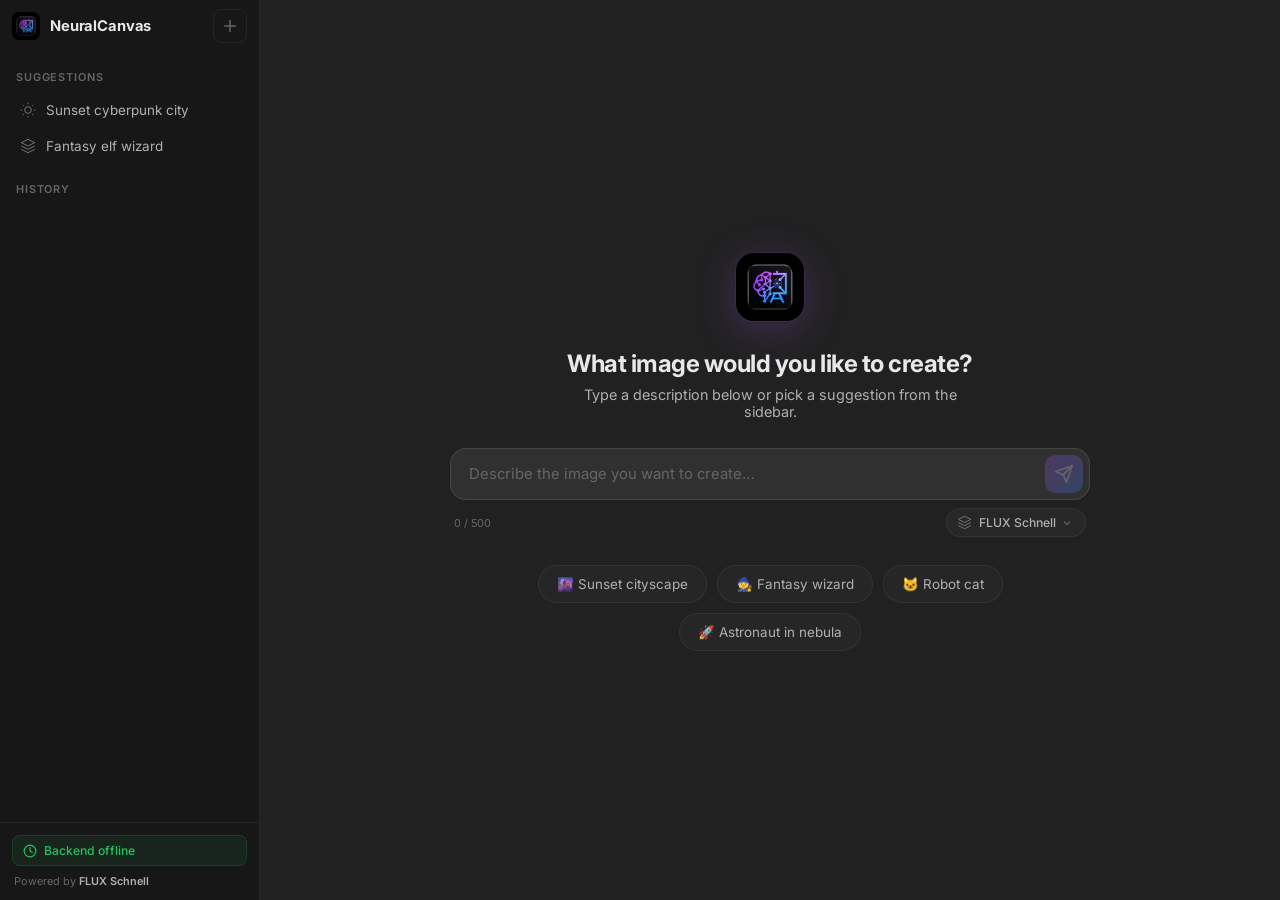
==== frontend/index.html @ 3fafffff "layout change" ====
<!DOCTYPE html>
<html lang="en">
<head>
  <meta charset="UTF-8" />
  <meta name="viewport" content="width=device-width, initial-scale=1.0" />
  <meta name="description" content="NeuralCanvas — AI Image Generator. Create stunning images from text prompts using multiple AI models." />
  <title>NeuralCanvas — AI Image Generator</title>
  <link rel="icon" type="image/jpeg" href="logo.jpg" />
  <link rel="preconnect" href="https://fonts.googleapis.com" />
  <link rel="preconnect" href="https://fonts.gstatic.com" crossorigin />
  <link href="https://fonts.googleapis.com/css2?family=Inter:wght@400;500;600;700;800&display=swap" rel="stylesheet" />
  <link rel="stylesheet" href="style.css" />
</head>
<body>

  <!-- ─── SIDEBAR ─────────────────────────────────────────── -->
  <aside class="sidebar" id="sidebar">
    <div class="sidebar-header">
      <div class="sidebar-logo">
        <img src="logo.jpg" alt="NeuralCanvas" class="logo-img" />
        <span>NeuralCanvas</span>
      </div>
      <button class="new-chat-btn" id="new-chat-btn" title="New chat">
        <svg viewBox="0 0 24 24" fill="none" stroke="currentColor" stroke-width="2" stroke-linecap="round" stroke-linejoin="round" width="18" height="18"><line x1="12" y1="5" x2="12" y2="19"/><line x1="5" y1="12" x2="19" y2="12"/></svg>
      </button>
    </div>

    <div class="sidebar-section-label">Suggestions</div>
    <button class="sidebar-item preset" id="preset-1" data-prompt="A vibrant sunset over a futuristic cyberpunk city skyline with neon lights reflecting on wet streets">
      <svg viewBox="0 0 24 24" fill="none" stroke="currentColor" stroke-width="1.5" width="16" height="16"><circle cx="12" cy="12" r="5"/><path d="M12 1v2M12 21v2M4.22 4.22l1.42 1.42M18.36 18.36l1.42 1.42M1 12h2M21 12h2M4.22 19.78l1.42-1.42M18.36 5.64l1.42-1.42"/></svg>
      <span>Sunset cyberpunk city</span>
    </button>
    <button class="sidebar-item preset" id="preset-2" data-prompt="A detailed portrait of an elf wizard in a dark enchanted forest, holding a glowing magical staff, cinematic lighting">
      <svg viewBox="0 0 24 24" fill="none" stroke="currentColor" stroke-width="1.5" width="16" height="16"><path d="M12 2L2 7l10 5 10-5-10-5zM2 17l10 5 10-5M2 12l10 5 10-5"/></svg>
      <span>Fantasy elf wizard</span>
    </button>

    <div class="sidebar-section-label">History</div>
    <div class="sidebar-history" id="sidebar-history">
      <!-- Dynamically populated from localStorage -->
    </div>

    <div class="sidebar-footer">
      <div class="credits-badge" id="credits-badge">
        <svg viewBox="0 0 24 24" fill="none" stroke="currentColor" stroke-width="2" stroke-linecap="round" stroke-linejoin="round" width="14" height="14"><circle cx="12" cy="12" r="10"/><polyline points="12 6 12 12 16 14"/></svg>
        <span id="credits-remaining">Loading…</span>
      </div>
      <div class="sidebar-meta">Powered by <strong>FLUX Schnell</strong></div>
    </div>
  </aside>

  <!-- ─── MAIN CHAT AREA ──────────────────────────────────── -->
  <main class="chat-main" id="chat-main">

    <!-- Mobile topbar -->
    <div class="topbar">
      <button class="topbar-menu" id="toggle-sidebar">
        <svg viewBox="0 0 24 24" fill="none" stroke="currentColor" stroke-width="2" width="22" height="22"><line x1="3" y1="6" x2="21" y2="6"/><line x1="3" y1="12" x2="21" y2="12"/><line x1="3" y1="18" x2="21" y2="18"/></svg>
      </button>
      <span class="topbar-title">NeuralCanvas</span>
    </div>

    <!-- Chat messages scroll area -->
    <div class="chat-scroll" id="chat-scroll">
      <div class="chat-messages" id="chat-messages">
        <!-- Welcome message + centered input -->
        <div class="welcome-screen" id="welcome-screen">
          <div class="welcome-icon">
            <img src="logo.jpg" alt="NeuralCanvas" class="welcome-logo-img" />
          </div>
          <h2>What image would you like to create?</h2>
          <p class="welcome-sub">Type a description below or pick a suggestion from the sidebar.</p>

          <!-- Centered input (shown on welcome screen) -->
          <div class="welcome-input-area" id="welcome-input-area">
            <div class="input-bar-inner">
              <textarea id="prompt-input" rows="1" placeholder="Describe the image you want to create…" maxlength="500"></textarea>
              <button id="send-btn" class="send-btn" title="Generate image" disabled>
                <svg viewBox="0 0 24 24" fill="none" width="20" height="20"><path d="M22 2L11 13" stroke="currentColor" stroke-width="2" stroke-linecap="round" stroke-linejoin="round"/><path d="M22 2L15 22L11 13L2 9L22 2Z" stroke="currentColor" stroke-width="2" stroke-linecap="round" stroke-linejoin="round"/></svg>
              </button>
            </div>
            <div class="input-toolbar">
              <span class="char-count" id="char-count">0 / 500</span>
              <div class="toolbar-right">
                <button class="model-picker-btn" id="model-picker-btn" type="button">
                  <svg viewBox="0 0 24 24" fill="none" stroke="currentColor" stroke-width="1.5" width="15" height="15"><path d="M12 2L2 7l10 5 10-5-10-5z"/><path d="M2 17l10 5 10-5"/><path d="M2 12l10 5 10-5"/></svg>
                  <span id="model-picker-label">FLUX Schnell</span>
                  <svg class="chevron" viewBox="0 0 24 24" fill="none" stroke="currentColor" stroke-width="2.5" width="12" height="12"><polyline points="6 9 12 15 18 9"/></svg>
                </button>
              </div>
            </div>
          </div>

          <div class="welcome-chips">
            <button class="chip" data-prompt="A vibrant sunset over a futuristic cyberpunk city skyline with neon lights">🌆 Sunset cityscape</button>
            <button class="chip" data-prompt="A detailed portrait of an elf wizard in a dark enchanted forest, cinematic lighting">🧙 Fantasy wizard</button>
            <button class="chip" data-prompt="A cute robot cat sitting on a windowsill looking at rain, studio ghibli style">🐱 Robot cat</button>
            <button class="chip" data-prompt="An astronaut floating in a nebula made of flowers, surreal art">🚀 Astronaut in nebula</button>
          </div>
        </div>
      </div>
    </div>

    <!-- Fixed bottom input bar (shown when chat is active) -->
    <div class="input-bar hidden" id="input-bar-bottom">
      <div class="input-bar-inner">
        <textarea id="prompt-input-bottom" rows="1" placeholder="Describe the image you want to create…" maxlength="500"></textarea>
        <button id="send-btn-bottom" class="send-btn" title="Generate image" disabled>
          <svg viewBox="0 0 24 24" fill="none" width="20" height="20"><path d="M22 2L11 13" stroke="currentColor" stroke-width="2" stroke-linecap="round" stroke-linejoin="round"/><path d="M22 2L15 22L11 13L2 9L22 2Z" stroke="currentColor" stroke-width="2" stroke-linecap="round" stroke-linejoin="round"/></svg>
        </button>
      </div>
      <div class="input-toolbar">
        <span class="char-count" id="char-count-bottom">0 / 500</span>
        <div class="toolbar-right">
          <button class="model-picker-btn" id="model-picker-btn-bottom" type="button">
            <svg viewBox="0 0 24 24" fill="none" stroke="currentColor" stroke-width="1.5" width="15" height="15"><path d="M12 2L2 7l10 5 10-5-10-5z"/><path d="M2 17l10 5 10-5"/><path d="M2 12l10 5 10-5"/></svg>
            <span id="model-picker-label-bottom">FLUX Schnell</span>
            <svg class="chevron" viewBox="0 0 24 24" fill="none" stroke="currentColor" stroke-width="2.5" width="12" height="12"><polyline points="6 9 12 15 18 9"/></svg>
          </button>
        </div>
      </div>
    </div>

  </main>

  <!-- ─── MODEL PICKER MODAL ──────────────────────────────── -->
  <div class="model-modal-overlay hidden" id="model-modal-overlay">
    <div class="model-modal" id="model-modal">
      <div class="model-modal-header">
        <h3>Choose a Model</h3>
        <button class="model-modal-close" id="model-modal-close">
          <svg viewBox="0 0 24 24" fill="none" stroke="currentColor" stroke-width="2" width="18" height="18"><line x1="18" y1="6" x2="6" y2="18"/><line x1="6" y1="6" x2="18" y2="18"/></svg>
        </button>
      </div>
      <div class="model-modal-grid">
        <button class="model-card active" data-model="flux-schnell">
          <div class="model-card-icon">⚡</div>
          <div class="model-card-info">
            <div class="model-card-name">FLUX Schnell</div>
            <div class="model-card-desc">Fast generation, good quality. Best for quick iterations.</div>
          </div>
          <span class="model-card-badge speed">Fast</span>
          <div class="model-card-check">
            <svg viewBox="0 0 24 24" fill="none" stroke="currentColor" stroke-width="3" width="16" height="16"><polyline points="20 6 9 17 4 12"/></svg>
          </div>
        </button>
        <button class="model-card" data-model="flux-dev">
          <div class="model-card-icon">✨</div>
          <div class="model-card-info">
            <div class="model-card-name">FLUX Dev</div>
            <div class="model-card-desc">Higher quality output. Takes longer but produces stunning detail.</div>
          </div>
          <span class="model-card-badge quality">Quality</span>
          <div class="model-card-check">
            <svg viewBox="0 0 24 24" fill="none" stroke="currentColor" stroke-width="3" width="16" height="16"><polyline points="20 6 9 17 4 12"/></svg>
          </div>
        </button>
        <button class="model-card" data-model="sd3.5">
          <div class="model-card-icon">🎨</div>
          <div class="model-card-info">
            <div class="model-card-name">Stable Diffusion 3.5</div>
            <div class="model-card-desc">Latest SD model with excellent prompt following and composition.</div>
          </div>
          <span class="model-card-badge quality">Quality</span>
          <div class="model-card-check">
            <svg viewBox="0 0 24 24" fill="none" stroke="currentColor" stroke-width="3" width="16" height="16"><polyline points="20 6 9 17 4 12"/></svg>
          </div>
        </button>
        <button class="model-card" data-model="sdxl">
          <div class="model-card-icon">🖼️</div>
          <div class="model-card-info">
            <div class="model-card-name">Stable Diffusion XL</div>
            <div class="model-card-desc">Reliable and versatile. Great all-around image generation.</div>
          </div>
          <span class="model-card-badge speed">Balanced</span>
          <div class="model-card-check">
            <svg viewBox="0 0 24 24" fill="none" stroke="currentColor" stroke-width="3" width="16" height="16"><polyline points="20 6 9 17 4 12"/></svg>
          </div>
        </button>
      </div>
    </div>
  </div>

  <script src="script.js"></script>
</body>
</html>
---- frontend/style.css ----
/* ============================================================
   DESIGN TOKENS
   ============================================================ */
:root {
  /* Surfaces — ChatGPT-style dark palette */
  --bg-sidebar: #171717;
  --bg-main: #212121;
  --bg-input: #303030;
  --bg-user-msg: #2f2f2f;
  --bg-hover: rgba(255, 255, 255, 0.06);

  /* Borders */
  --border-subtle: rgba(255, 255, 255, 0.06);
  --border-input: rgba(255, 255, 255, 0.1);

  /* Text */
  --text-primary: #e8e8e8;
  --text-secondary: #b0b0b0;
  --text-muted: #666;

  /* Accent */
  --accent: #a855f7;
  --accent-2: #3b82f6;
  --accent-gradient: linear-gradient(135deg, #a855f7, #3b82f6);

  /* Status */
  --status-error: #ef4444;
  --status-success: #22c55e;
  --status-warning: #f59e0b;

  /* Sizing */
  --sidebar-w: 260px;
  --chat-max-w: 768px;
  --radius: 12px;
  --radius-sm: 8px;
  --radius-full: 9999px;

  /* Transitions */
  --ease: cubic-bezier(0.4, 0, 0.2, 1);
  --t-fast: 0.15s var(--ease);
  --t-smooth: 0.3s var(--ease);

  /* Font */
  --font: 'Inter', -apple-system, BlinkMacSystemFont, 'Segoe UI', sans-serif;
}

/* ============================================================
   RESET & BASE
   ============================================================ */
*, *::before, *::after {
  margin: 0;
  padding: 0;
  box-sizing: border-box;
}

html, body {
  height: 100%;
  font-size: 16px;
}

body {
  font-family: var(--font);
  background: var(--bg-main);
  color: var(--text-primary);
  display: flex;
  overflow: hidden;
  -webkit-font-smoothing: antialiased;
  -moz-osx-font-smoothing: grayscale;
}

/* ============================================================
   SIDEBAR
   ============================================================ */
.sidebar {
  width: var(--sidebar-w);
  height: 100%;
  background: var(--bg-sidebar);
  display: flex;
  flex-direction: column;
  border-right: 1px solid var(--border-subtle);
  flex-shrink: 0;
  transition: transform var(--t-smooth);
  z-index: 100;
  overflow: hidden;
}

/* ── Sidebar Header ────────────────────────────────────── */
.sidebar-header {
  display: flex;
  align-items: center;
  justify-content: space-between;
  padding: 12px 12px;
  height: 52px;
  flex-shrink: 0;
}

.sidebar-logo {
  display: flex;
  align-items: center;
  gap: 10px;
  font-weight: 700;
  font-size: 0.92rem;
  color: var(--text-primary);
  letter-spacing: -0.01em;
}

.logo-img {
  width: 28px;
  height: 28px;
  border-radius: 7px;
  object-fit: cover;
  flex-shrink: 0;
}

.new-chat-btn {
  width: 34px;
  height: 34px;
  border-radius: var(--radius-sm);
  border: 1px solid var(--border-subtle);
  background: transparent;
  color: var(--text-muted);
  cursor: pointer;
  display: grid;
  place-items: center;
  transition: all var(--t-fast);
  flex-shrink: 0;
}

.new-chat-btn:hover {
  background: var(--bg-hover);
  color: var(--text-primary);
  border-color: rgba(255,255,255,0.12);
}

/* ── Sidebar Sections ──────────────────────────────────── */
.sidebar-section-label {
  padding: 18px 16px 8px;
  font-size: 0.68rem;
  font-weight: 600;
  text-transform: uppercase;
  letter-spacing: 0.08em;
  color: var(--text-muted);
  flex-shrink: 0;
}

.sidebar-item {
  display: flex;
  align-items: center;
  gap: 10px;
  padding: 9px 12px;
  margin: 1px 8px;
  font-size: 0.84rem;
  color: var(--text-secondary);
  cursor: pointer;
  border: none;
  background: transparent;
  text-align: left;
  border-radius: var(--radius-sm);
  transition: all var(--t-fast);
  font-family: var(--font);
  flex-shrink: 0;
  width: calc(100% - 16px);
}

.sidebar-item svg {
  flex-shrink: 0;
  opacity: 0.6;
}

.sidebar-item:hover {
  background: var(--bg-hover);
  color: var(--text-primary);
}

.sidebar-item:hover svg {
  opacity: 1;
}

.sidebar-item span {
  overflow: hidden;
  text-overflow: ellipsis;
  white-space: nowrap;
}

/* History items */
.sidebar-item.history-item {
  align-items: flex-start;
}

.history-text {
  display: flex;
  flex-direction: column;
  gap: 1px;
  min-width: 0;
  flex: 1;
}

.history-prompt {
  overflow: hidden;
  text-overflow: ellipsis;
  white-space: nowrap;
  font-size: 0.82rem;
}

.history-time {
  font-size: 0.65rem;
  color: var(--text-muted);
}

/* ── Sidebar History (scrollable) ──────────────────────── */
.sidebar-history {
  flex: 1;
  overflow-y: auto;
  padding: 2px 0;
  min-height: 0; /* crucial for flex overflow scroll */
}

.sidebar-history::-webkit-scrollbar { width: 3px; }
.sidebar-history::-webkit-scrollbar-track { background: transparent; }
.sidebar-history::-webkit-scrollbar-thumb { background: rgba(255,255,255,0.08); border-radius: 3px; }

/* ── Sidebar Footer ────────────────────────────────────── */
.sidebar-footer {
  padding: 12px;
  border-top: 1px solid var(--border-subtle);
  flex-shrink: 0;
}

.credits-badge {
  display: flex;
  align-items: center;
  gap: 7px;
  padding: 7px 10px;
  border-radius: var(--radius-sm);
  background: rgba(34, 197, 94, 0.08);
  border: 1px solid rgba(34, 197, 94, 0.15);
  font-size: 0.76rem;
  font-weight: 500;
  color: var(--status-success);
  margin-bottom: 8px;
  transition: all var(--t-fast);
}

.credits-badge svg {
  flex-shrink: 0;
  stroke: currentColor;
}

.credits-badge.low {
  color: var(--status-warning);
  background: rgba(245, 158, 11, 0.08);
  border-color: rgba(245, 158, 11, 0.15);
}

.credits-badge.depleted {
  color: var(--status-error);
  background: rgba(239, 68, 68, 0.08);
  border-color: rgba(239, 68, 68, 0.15);
}

.sidebar-meta {
  font-size: 0.68rem;
  color: var(--text-muted);
  padding-left: 2px;
}

.sidebar-meta strong {
  color: var(--text-secondary);
  font-weight: 600;
}

/* ============================================================
   MAIN CHAT AREA
   ============================================================ */
.chat-main {
  flex: 1;
  display: flex;
  flex-direction: column;
  min-width: 0;
  height: 100%;
  position: relative;
}

/* ── Mobile Top Bar ────────────────────────────────────── */
.topbar {
  display: none;
  align-items: center;
  gap: 12px;
  padding: 10px 16px;
  height: 48px;
  border-bottom: 1px solid var(--border-subtle);
  background: var(--bg-main);
  flex-shrink: 0;
}

.topbar-menu {
  background: none;
  border: none;
  color: var(--text-secondary);
  cursor: pointer;
  display: grid;
  place-items: center;
}

.topbar-title {
  font-weight: 600;
  font-size: 0.92rem;
}

/* ============================================================
   CHAT SCROLL AREA
   ============================================================ */
.chat-scroll {
  flex: 1;
  overflow-y: auto;
  min-height: 0; /* crucial for flex overflow */
}

.chat-scroll::-webkit-scrollbar { width: 6px; }
.chat-scroll::-webkit-scrollbar-track { background: transparent; }
.chat-scroll::-webkit-scrollbar-thumb { background: rgba(255,255,255,0.06); border-radius: 6px; }
.chat-scroll::-webkit-scrollbar-thumb:hover { background: rgba(255,255,255,0.12); }

.chat-messages {
  max-width: var(--chat-max-w);
  margin: 0 auto;
  padding: 24px 32px 20px;
}

/* ============================================================
   WELCOME SCREEN — Centered layout
   ============================================================ */
.welcome-screen {
  display: flex;
  flex-direction: column;
  align-items: center;
  justify-content: center;
  min-height: calc(100vh - 60px);
  text-align: center;
  animation: fadeIn 0.6s ease;
  padding: 40px 16px 24px;
}

.welcome-icon {
  margin-bottom: 24px;
  animation: float 4s ease-in-out infinite;
}

.welcome-logo-img {
  width: 68px;
  height: 68px;
  border-radius: 18px;
  object-fit: cover;
  box-shadow: 0 8px 40px rgba(168, 85, 247, 0.25),
              0 0 0 1px rgba(168, 85, 247, 0.1);
}

@keyframes float {
  0%, 100% { transform: translateY(0); }
  50%      { transform: translateY(-8px); }
}

.welcome-screen h2 {
  font-size: 1.5rem;
  font-weight: 700;
  color: var(--text-primary);
  margin-bottom: 8px;
  letter-spacing: -0.02em;
}

.welcome-sub {
  font-size: 0.9rem;
  color: var(--text-secondary);
  margin-bottom: 28px;
  max-width: 420px;
}

/* ── Centered Input Area (inside welcome) ─────────────── */
.welcome-input-area {
  width: 100%;
  max-width: 640px;
  margin-bottom: 28px;
}

.welcome-chips {
  display: flex;
  flex-wrap: wrap;
  gap: 10px;
  justify-content: center;
  max-width: 540px;
}

.chip {
  padding: 10px 18px;
  border-radius: var(--radius-full);
  border: 1px solid var(--border-subtle);
  background: rgba(255,255,255,0.025);
  color: var(--text-secondary);
  font-size: 0.84rem;
  font-family: var(--font);
  cursor: pointer;
  transition: all var(--t-fast);
  white-space: nowrap;
}

.chip:hover {
  background: rgba(255,255,255,0.07);
  border-color: rgba(168, 85, 247, 0.35);
  color: var(--text-primary);
  transform: translateY(-2px);
  box-shadow: 0 4px 12px rgba(0,0,0,0.2);
}

/* ============================================================
   CHAT MESSAGES
   ============================================================ */
.message {
  display: flex;
  gap: 14px;
  padding: 20px 0;
  animation: msgIn 0.35s ease;
}

.message + .message {
  border-top: 1px solid rgba(255,255,255,0.04);
}

@keyframes msgIn {
  from { opacity: 0; transform: translateY(10px); }
  to   { opacity: 1; transform: translateY(0); }
}

/* ── Avatars ───────────────────────────────────────────── */
.msg-avatar {
  width: 30px;
  height: 30px;
  border-radius: var(--radius-sm);
  display: grid;
  place-items: center;
  flex-shrink: 0;
  font-size: 0.75rem;
  font-weight: 700;
  margin-top: 2px;
}

.msg-avatar.user {
  background: var(--accent-gradient);
  color: #fff;
}

.msg-avatar.ai {
  background: transparent;
  overflow: hidden;
  padding: 0;
}

.avatar-logo {
  width: 100%;
  height: 100%;
  object-fit: cover;
  border-radius: var(--radius-sm);
}

/* ── Message Body ──────────────────────────────────────── */
.msg-body {
  flex: 1;
  min-width: 0;
}

.msg-label {
  font-size: 0.78rem;
  font-weight: 600;
  color: var(--text-secondary);
  margin-bottom: 5px;
}

.msg-text {
  font-size: 0.93rem;
  line-height: 1.65;
  color: var(--text-primary);
  word-wrap: break-word;
}

/* ── Generated Image ───────────────────────────────────── */
.msg-image-wrap {
  margin-top: 14px;
  border-radius: var(--radius);
  overflow: hidden;
  border: 1px solid var(--border-subtle);
  background: rgba(0,0,0,0.25);
  display: inline-block;
  max-width: 512px;
  width: 100%;
  box-shadow: 0 4px 20px rgba(0,0,0,0.3);
}

.msg-image-wrap img {
  display: block;
  width: 100%;
  height: auto;
}

.msg-actions {
  display: flex;
  gap: 8px;
  margin-top: 10px;
}

.msg-action-btn {
  display: inline-flex;
  align-items: center;
  gap: 6px;
  padding: 6px 14px;
  font-size: 0.76rem;
  font-weight: 500;
  font-family: var(--font);
  border-radius: var(--radius-sm);
  border: 1px solid var(--border-subtle);
  background: transparent;
  color: var(--text-secondary);
  cursor: pointer;
  transition: all var(--t-fast);
}

.msg-action-btn:hover {
  background: var(--bg-hover);
  color: var(--text-primary);
  border-color: rgba(255,255,255,0.12);
}

/* ── Loading Dots ──────────────────────────────────────── */
.loading-dots {
  display: inline-flex;
  gap: 5px;
  align-items: center;
  height: 24px;
  padding: 4px 0;
}

.loading-dots span {
  width: 8px;
  height: 8px;
  border-radius: 50%;
  background: var(--accent);
  animation: dot-bounce 1.4s ease-in-out infinite;
}

.loading-dots span:nth-child(2) { animation-delay: 0.16s; }
.loading-dots span:nth-child(3) { animation-delay: 0.32s; }

@keyframes dot-bounce {
  0%, 80%, 100% { transform: scale(0.4); opacity: 0.35; }
  40%           { transform: scale(1);   opacity: 1; }
}

/* ── Error Message ─────────────────────────────────────── */
.msg-error {
  color: var(--status-error);
  background: rgba(239, 68, 68, 0.07);
  padding: 10px 14px;
  border-radius: var(--radius-sm);
  border: 1px solid rgba(239, 68, 68, 0.15);
  font-size: 0.88rem;
  line-height: 1.5;
}

/* ============================================================
   INPUT BAR (shared styles for both centered & bottom)
   ============================================================ */
.input-bar-inner {
  display: flex;
  align-items: flex-end;
  background: var(--bg-input);
  border: 1px solid var(--border-input);
  border-radius: 16px;
  padding: 6px 6px 6px 18px;
  transition: border-color var(--t-fast), box-shadow var(--t-fast);
}

.input-bar-inner:focus-within {
  border-color: rgba(168, 85, 247, 0.35);
  box-shadow: 0 0 0 2px rgba(168, 85, 247, 0.08);
}

#prompt-input,
#prompt-input-bottom {
  flex: 1;
  background: transparent;
  border: none;
  outline: none;
  color: var(--text-primary);
  font-family: var(--font);
  font-size: 0.93rem;
  line-height: 1.5;
  resize: none;
  max-height: 150px;
  padding: 8px 8px 8px 0;
  scrollbar-width: thin;
}

#prompt-input::placeholder,
#prompt-input-bottom::placeholder {
  color: var(--text-muted);
}

.send-btn {
  width: 38px;
  height: 38px;
  border-radius: 10px;
  border: none;
  background: var(--accent-gradient);
  color: #fff;
  cursor: pointer;
  display: grid;
  place-items: center;
  flex-shrink: 0;
  transition: all var(--t-fast);
}

.send-btn:disabled {
  opacity: 0.25;
  cursor: not-allowed;
}

.send-btn:not(:disabled):hover {
  transform: scale(1.06);
  box-shadow: 0 4px 16px rgba(168, 85, 247, 0.3);
}

.send-btn:not(:disabled):active {
  transform: scale(0.98);
}

/* ── Bottom Input Bar (for active chat) ──────────────────── */
.input-bar {
  flex-shrink: 0;
  padding: 0 32px 16px;
  background: var(--bg-main);
  position: relative;
}

.input-bar::before {
  content: '';
  position: absolute;
  top: -32px;
  left: 0;
  right: 0;
  height: 32px;
  background: linear-gradient(to top, var(--bg-main), transparent);
  pointer-events: none;
}

.input-bar .input-bar-inner {
  max-width: var(--chat-max-w);
  margin: 0 auto;
}

/* ── Input Toolbar ───────────────────────────────────────── */
.input-toolbar {
  max-width: var(--chat-max-w);
  margin: 8px auto 0;
  display: flex;
  align-items: center;
  justify-content: space-between;
  padding: 0 4px;
}

.toolbar-right {
  display: flex;
  align-items: center;
  gap: 10px;
}

.char-count {
  font-size: 0.68rem;
  color: var(--text-muted);
  transition: color var(--t-fast);
}

.char-count.near-limit { color: var(--status-warning); }
.char-count.at-limit   { color: var(--status-error); }

/* ============================================================
   MODEL PICKER BUTTON
   ============================================================ */
.model-picker-btn {
  display: inline-flex;
  align-items: center;
  gap: 7px;
  padding: 6px 12px 6px 10px;
  border-radius: var(--radius-full);
  border: 1px solid var(--border-subtle);
  background: rgba(255, 255, 255, 0.03);
  color: var(--text-secondary);
  font-family: var(--font);
  font-size: 0.76rem;
  font-weight: 500;
  cursor: pointer;
  transition: all var(--t-fast);
  white-space: nowrap;
}

.model-picker-btn svg {
  flex-shrink: 0;
  opacity: 0.6;
  transition: all var(--t-fast);
}

.model-picker-btn .chevron {
  opacity: 0.4;
  margin-left: -2px;
}

.model-picker-btn:hover {
  background: rgba(255, 255, 255, 0.08);
  border-color: rgba(168, 85, 247, 0.35);
  color: var(--text-primary);
  box-shadow: 0 2px 12px rgba(168, 85, 247, 0.1);
}

.model-picker-btn:hover svg {
  opacity: 1;
  color: var(--accent);
}

.model-picker-btn:hover .chevron {
  opacity: 0.8;
  color: var(--text-secondary);
}

/* ============================================================
   MODEL PICKER MODAL
   ============================================================ */
.model-modal-overlay {
  position: fixed;
  inset: 0;
  background: rgba(0, 0, 0, 0.6);
  backdrop-filter: blur(6px);
  -webkit-backdrop-filter: blur(6px);
  display: flex;
  align-items: center;
  justify-content: center;
  z-index: 1000;
  animation: fadeIn 0.2s ease;
}

.model-modal {
  background: #1e1e1e;
  border: 1px solid rgba(255, 255, 255, 0.08);
  border-radius: 16px;
  width: 90%;
  max-width: 520px;
  box-shadow: 0 24px 80px rgba(0, 0, 0, 0.5),
              0 0 0 1px rgba(255, 255, 255, 0.04);
  animation: modalIn 0.3s var(--ease);
  overflow: hidden;
}

@keyframes modalIn {
  from { opacity: 0; transform: scale(0.95) translateY(10px); }
  to   { opacity: 1; transform: scale(1) translateY(0); }
}

.model-modal-header {
  display: flex;
  align-items: center;
  justify-content: space-between;
  padding: 18px 20px 14px;
  border-bottom: 1px solid var(--border-subtle);
}

.model-modal-header h3 {
  font-size: 1rem;
  font-weight: 600;
  color: var(--text-primary);
}

.model-modal-close {
  width: 32px;
  height: 32px;
  border-radius: var(--radius-sm);
  border: none;
  background: transparent;
  color: var(--text-muted);
  cursor: pointer;
  display: grid;
  place-items: center;
  transition: all var(--t-fast);
}

.model-modal-close:hover {
  background: var(--bg-hover);
  color: var(--text-primary);
}

.model-modal-grid {
  padding: 12px;
  display: flex;
  flex-direction: column;
  gap: 6px;
}

/* ── Model Card ──────────────────────────────────────────── */
.model-card {
  display: flex;
  align-items: center;
  gap: 12px;
  padding: 14px 16px;
  border-radius: var(--radius);
  border: 1px solid transparent;
  background: rgba(255, 255, 255, 0.02);
  cursor: pointer;
  transition: all var(--t-fast);
  text-align: left;
  font-family: var(--font);
  position: relative;
}

.model-card:hover {
  background: rgba(255, 255, 255, 0.05);
  border-color: rgba(255, 255, 255, 0.08);
}

.model-card.active {
  background: rgba(168, 85, 247, 0.08);
  border-color: rgba(168, 85, 247, 0.25);
  box-shadow: 0 0 0 1px rgba(168, 85, 247, 0.1);
}

.model-card.active:hover {
  background: rgba(168, 85, 247, 0.12);
}

.model-card-icon {
  width: 40px;
  height: 40px;
  border-radius: 10px;
  background: rgba(255, 255, 255, 0.04);
  display: grid;
  place-items: center;
  font-size: 1.2rem;
  flex-shrink: 0;
}

.model-card.active .model-card-icon {
  background: rgba(168, 85, 247, 0.12);
}

.model-card-info {
  flex: 1;
  min-width: 0;
}

.model-card-name {
  font-size: 0.88rem;
  font-weight: 600;
  color: var(--text-primary);
  margin-bottom: 2px;
}

.model-card-desc {
  font-size: 0.72rem;
  color: var(--text-muted);
  line-height: 1.4;
}

.model-card.active .model-card-desc {
  color: var(--text-secondary);
}

.model-card-badge {
  font-size: 0.62rem;
  font-weight: 600;
  text-transform: uppercase;
  letter-spacing: 0.05em;
  padding: 3px 8px;
  border-radius: var(--radius-full);
  flex-shrink: 0;
}

.model-card-badge.speed {
  background: rgba(34, 197, 94, 0.1);
  color: #4ade80;
  border: 1px solid rgba(34, 197, 94, 0.15);
}

.model-card-badge.quality {
  background: rgba(168, 85, 247, 0.1);
  color: #c084fc;
  border: 1px solid rgba(168, 85, 247, 0.15);
}

.model-card-check {
  width: 24px;
  height: 24px;
  border-radius: 50%;
  border: 2px solid rgba(255, 255, 255, 0.1);
  display: grid;
  place-items: center;
  flex-shrink: 0;
  transition: all var(--t-fast);
  color: transparent;
}

.model-card.active .model-card-check {
  background: var(--accent);
  border-color: var(--accent);
  color: #fff;
}

/* ============================================================
   ANIMATIONS
   ============================================================ */
@keyframes fadeIn {
  from { opacity: 0; }
  to   { opacity: 1; }
}

/* ============================================================
   UTILITIES
   ============================================================ */
.hidden { display: none !important; }

/* ============================================================
   RESPONSIVE (Mobile ≤768px)
   ============================================================ */
@media (max-width: 768px) {
  .sidebar {
    position: fixed;
    top: 0;
    left: 0;
    bottom: 0;
    transform: translateX(-100%);
    box-shadow: 4px 0 24px rgba(0,0,0,0.4);
  }

  .sidebar.open {
    transform: translateX(0);
  }

  .topbar {
    display: flex;
  }

  .chat-messages {
    padding: 16px;
  }

  .input-bar {
    padding: 0 12px 12px;
  }

  .welcome-screen {
    min-height: calc(100vh - 120px);
    padding: 24px 12px 16px;
  }

  .welcome-screen h2 {
    font-size: 1.25rem;
  }

  .welcome-logo-img {
    width: 56px;
    height: 56px;
    border-radius: 14px;
  }

  .welcome-chips {
    gap: 8px;
  }

  .chip {
    padding: 8px 14px;
    font-size: 0.8rem;
  }

  .msg-image-wrap {
    max-width: 100%;
  }

  .model-modal {
    width: 95%;
    max-width: none;
    margin: 16px;
  }

  .model-card {
    padding: 12px;
  }

  .model-card-desc {
    display: none;
  }
}
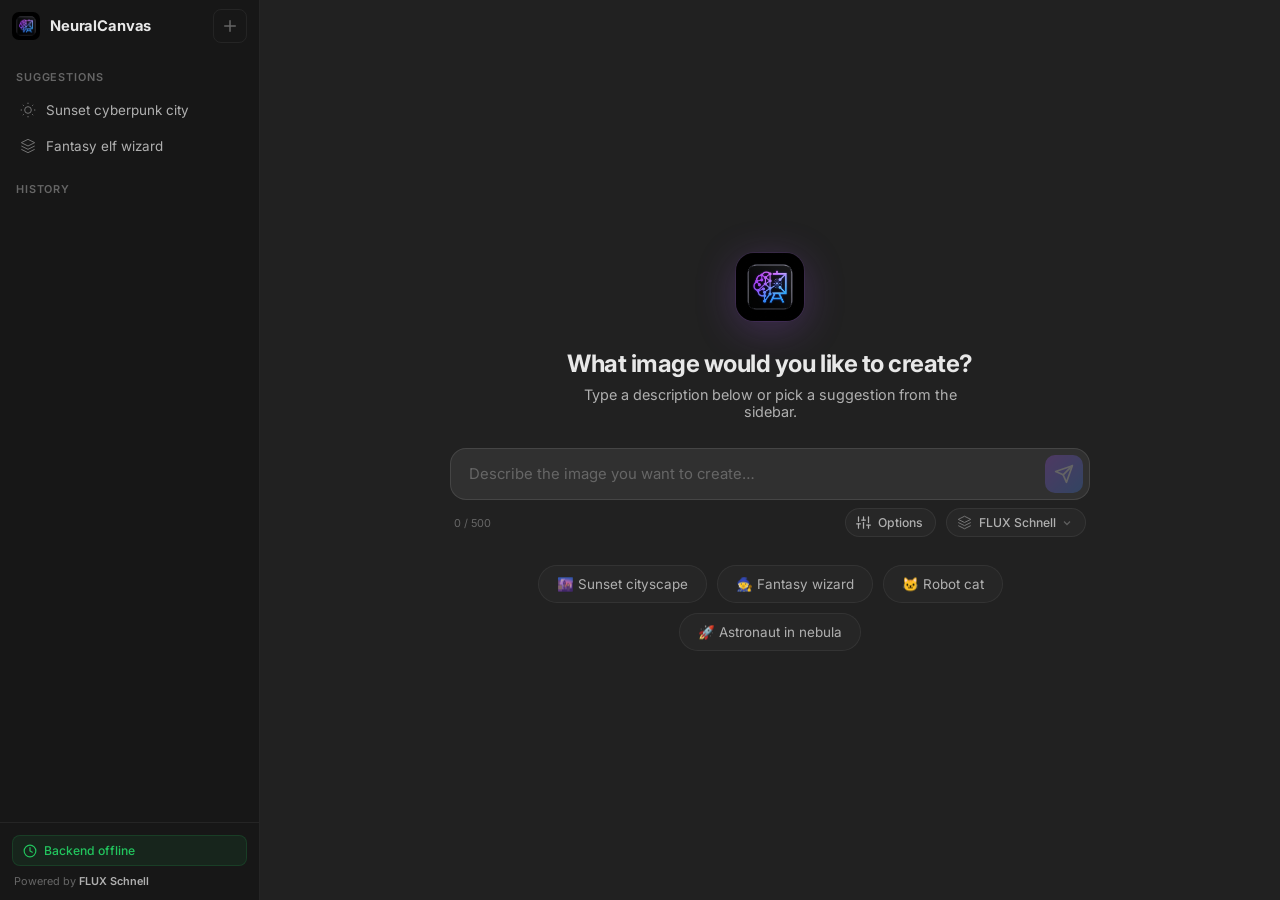
==== commit 835fe922: "nagetive prompt -basic" ====
--- a/frontend/index.html
+++ b/frontend/index.html
@@ -73,6 +73,39 @@
 
           <!-- Centered input (shown on welcome screen) -->
           <div class="welcome-input-area" id="welcome-input-area">
+            <!-- Generation Options Panel (Moved to bottom input bar when chat is active) -->
+            <div class="generation-options hidden" id="generation-options">
+              <div class="options-row">
+                <div class="options-group">
+                  <label>Style Preset</label>
+                  <div class="preset-buttons" id="style-presets">
+                    <button class="preset-btn active" data-style="none">None</button>
+                    <button class="preset-btn" data-style="Realistic Photo">Realistic Photo</button>
+                    <button class="preset-btn" data-style="Anime">Anime</button>
+                    <button class="preset-btn" data-style="3D Render">3D Render</button>
+                    <button class="preset-btn" data-style="Digital Art">Digital Art</button>
+                    <button class="preset-btn" data-style="Oil Painting">Oil Painting</button>
+                  </div>
+                </div>
+              </div>
+              <div class="options-row">
+                <div class="options-group">
+                  <label>Aspect Ratio</label>
+                  <div class="preset-buttons" id="aspect-ratios">
+                    <button class="preset-btn active" data-ratio="1024x1024">Square</button>
+                    <button class="preset-btn" data-ratio="1024x1536">Portrait</button>
+                    <button class="preset-btn" data-ratio="1536x1024">Landscape</button>
+                  </div>
+                </div>
+              </div>
+              <div class="options-row">
+                <div class="options-group w-full">
+                  <label>Negative prompt (optional) — things to avoid</label>
+                  <input type="text" class="negative-prompt-input" id="negative-prompt" placeholder="blurry, low quality, distorted, extra limbs, watermark" />
+                </div>
+              </div>
+            </div>
+
             <div class="input-bar-inner">
               <textarea id="prompt-input" rows="1" placeholder="Describe the image you want to create…" maxlength="500"></textarea>
               <button id="send-btn" class="send-btn" title="Generate image" disabled>
@@ -82,6 +115,10 @@
             <div class="input-toolbar">
               <span class="char-count" id="char-count">0 / 500</span>
               <div class="toolbar-right">
+                <button class="options-toggle-btn" type="button" title="Toggle Options">
+                  <svg viewBox="0 0 24 24" fill="none" stroke="currentColor" stroke-width="2" stroke-linecap="round" stroke-linejoin="round" width="15" height="15"><line x1="4" y1="21" x2="4" y2="14"/><line x1="4" y1="10" x2="4" y2="3"/><line x1="12" y1="21" x2="12" y2="12"/><line x1="12" y1="8" x2="12" y2="3"/><line x1="20" y1="21" x2="20" y2="16"/><line x1="20" y1="12" x2="20" y2="3"/><line x1="1" y1="14" x2="7" y2="14"/><line x1="9" y1="8" x2="15" y2="8"/><line x1="17" y1="16" x2="23" y2="16"/></svg>
+                  <span>Options</span>
+                </button>
                 <button class="model-picker-btn" id="model-picker-btn" type="button">
                   <svg viewBox="0 0 24 24" fill="none" stroke="currentColor" stroke-width="1.5" width="15" height="15"><path d="M12 2L2 7l10 5 10-5-10-5z"/><path d="M2 17l10 5 10-5"/><path d="M2 12l10 5 10-5"/></svg>
                   <span id="model-picker-label">FLUX Schnell</span>
@@ -112,6 +149,10 @@
       <div class="input-toolbar">
         <span class="char-count" id="char-count-bottom">0 / 500</span>
         <div class="toolbar-right">
+          <button class="options-toggle-btn" type="button" title="Toggle Options">
+            <svg viewBox="0 0 24 24" fill="none" stroke="currentColor" stroke-width="2" stroke-linecap="round" stroke-linejoin="round" width="15" height="15"><line x1="4" y1="21" x2="4" y2="14"/><line x1="4" y1="10" x2="4" y2="3"/><line x1="12" y1="21" x2="12" y2="12"/><line x1="12" y1="8" x2="12" y2="3"/><line x1="20" y1="21" x2="20" y2="16"/><line x1="20" y1="12" x2="20" y2="3"/><line x1="1" y1="14" x2="7" y2="14"/><line x1="9" y1="8" x2="15" y2="8"/><line x1="17" y1="16" x2="23" y2="16"/></svg>
+            <span>Options</span>
+          </button>
           <button class="model-picker-btn" id="model-picker-btn-bottom" type="button">
             <svg viewBox="0 0 24 24" fill="none" stroke="currentColor" stroke-width="1.5" width="15" height="15"><path d="M12 2L2 7l10 5 10-5-10-5z"/><path d="M2 17l10 5 10-5"/><path d="M2 12l10 5 10-5"/></svg>
             <span id="model-picker-label-bottom">FLUX Schnell</span>
--- a/frontend/style.css
+++ b/frontend/style.css
@@ -729,6 +729,130 @@
 }
 
 /* ============================================================
+   GENERATION OPTIONS
+   ============================================================ */
+.options-toggle-btn {
+  display: inline-flex;
+  align-items: center;
+  gap: 7px;
+  padding: 6px 12px 6px 10px;
+  border-radius: var(--radius-full);
+  border: 1px solid var(--border-subtle);
+  background: rgba(255, 255, 255, 0.03);
+  color: var(--text-secondary);
+  font-family: var(--font);
+  font-size: 0.76rem;
+  font-weight: 500;
+  cursor: pointer;
+  transition: all var(--t-fast);
+  white-space: nowrap;
+}
+
+.options-toggle-btn:hover,
+.options-toggle-btn.active {
+  background: rgba(255, 255, 255, 0.08);
+  border-color: rgba(168, 85, 247, 0.35);
+  color: var(--text-primary);
+}
+
+.options-toggle-btn.active {
+  background: rgba(168, 85, 247, 0.15);
+  color: #fff;
+}
+
+.generation-options {
+  background: var(--bg-input);
+  border: 1px solid var(--border-input);
+  border-radius: 16px;
+  padding: 14px 18px;
+  margin-bottom: 12px;
+  display: flex;
+  flex-direction: column;
+  gap: 12px;
+  transition: all 0.3s ease;
+  overflow: hidden;
+}
+
+.generation-options.hidden {
+  display: none;
+}
+
+.options-row {
+  display: flex;
+  gap: 20px;
+  flex-wrap: wrap;
+}
+
+.options-group {
+  display: flex;
+  flex-direction: column;
+  gap: 6px;
+}
+
+.options-group.w-full {
+  width: 100%;
+}
+
+.options-group label {
+  font-size: 0.75rem;
+  font-weight: 600;
+  color: var(--text-muted);
+  text-transform: uppercase;
+  letter-spacing: 0.03em;
+}
+
+.preset-buttons {
+  display: flex;
+  flex-wrap: wrap;
+  gap: 6px;
+}
+
+.preset-btn {
+  padding: 6px 12px;
+  border-radius: var(--radius-sm);
+  border: 1px solid var(--border-subtle);
+  background: rgba(255,255,255,0.02);
+  color: var(--text-secondary);
+  font-size: 0.8rem;
+  font-family: var(--font);
+  cursor: pointer;
+  transition: all var(--t-fast);
+}
+
+.preset-btn:hover {
+  background: rgba(255,255,255,0.06);
+  color: var(--text-primary);
+}
+
+.preset-btn.active {
+  background: rgba(168, 85, 247, 0.15);
+  border-color: rgba(168, 85, 247, 0.4);
+  color: var(--text-primary);
+  font-weight: 500;
+}
+
+.negative-prompt-input {
+  width: 100%;
+  background: rgba(0, 0, 0, 0.2);
+  border: 1px solid var(--border-input);
+  border-radius: var(--radius-sm);
+  padding: 10px 12px;
+  color: var(--text-primary);
+  font-family: var(--font);
+  font-size: 0.85rem;
+  outline: none;
+  transition: border-color var(--t-fast);
+}
+
+.negative-prompt-input:focus {
+  border-color: rgba(168, 85, 247, 0.4);
+}
+
+.negative-prompt-input::placeholder {
+  color: var(--text-muted);
+}
+
+/* ============================================================
    MODEL PICKER MODAL
    ============================================================ */
 .model-modal-overlay {
@@ -992,3 +1116,46 @@
     display: none;
   }
 }
+
+/* ============================================================
+   AUTOCORRECT TOAST
+   ============================================================ */
+#autocorrect-toast {
+  position: fixed;
+  bottom: 24px;
+  right: 24px;
+  display: inline-flex;
+  align-items: center;
+  gap: 10px;
+  padding: 12px 20px;
+  background: rgba(30, 30, 30, 0.92);
+  backdrop-filter: blur(16px);
+  -webkit-backdrop-filter: blur(16px);
+  border: 1px solid rgba(168, 85, 247, 0.25);
+  border-radius: 12px;
+  color: var(--text-secondary);
+  font-family: var(--font);
+  font-size: 0.82rem;
+  box-shadow: 0 8px 32px rgba(0, 0, 0, 0.4),
+              0 0 0 1px rgba(255, 255, 255, 0.04);
+  z-index: 9999;
+  pointer-events: none;
+  opacity: 0;
+  transform: translateY(12px) scale(0.96);
+  transition: opacity 0.3s var(--ease), transform 0.3s var(--ease);
+}
+
+#autocorrect-toast.show {
+  opacity: 1;
+  transform: translateY(0) scale(1);
+}
+
+#autocorrect-toast svg {
+  flex-shrink: 0;
+  color: var(--accent);
+}
+
+#autocorrect-toast strong {
+  color: var(--text-primary);
+  font-weight: 600;
+}
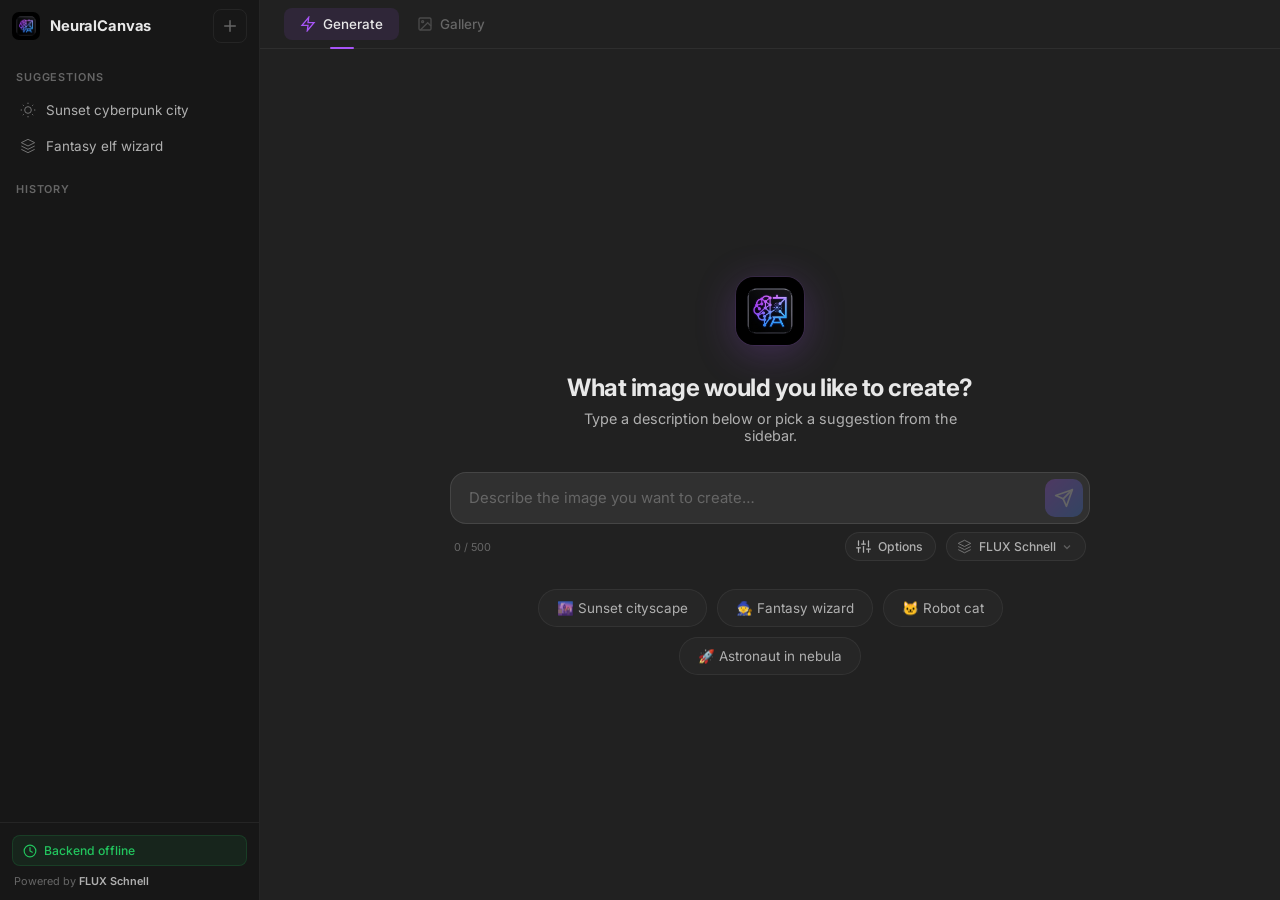
==== commit 7d74b8a7: "new feature" ====
--- a/frontend/index.html
+++ b/frontend/index.html
@@ -37,7 +37,7 @@
 
     <div class="sidebar-section-label">History</div>
     <div class="sidebar-history" id="sidebar-history">
-      <!-- Dynamically populated from localStorage -->
+      <!-- Dynamically populated from IndexedDB -->
     </div>
 
     <div class="sidebar-footer">
@@ -49,7 +49,7 @@
     </div>
   </aside>
 
-  <!-- ─── MAIN CHAT AREA ──────────────────────────────────── -->
+  <!-- ─── MAIN AREA ──────────────────────────────────────── -->
   <main class="chat-main" id="chat-main">
 
     <!-- Mobile topbar -->
@@ -60,103 +60,157 @@
       <span class="topbar-title">NeuralCanvas</span>
     </div>
 
-    <!-- Chat messages scroll area -->
-    <div class="chat-scroll" id="chat-scroll">
-      <div class="chat-messages" id="chat-messages">
-        <!-- Welcome message + centered input -->
-        <div class="welcome-screen" id="welcome-screen">
-          <div class="welcome-icon">
-            <img src="logo.jpg" alt="NeuralCanvas" class="welcome-logo-img" />
-          </div>
-          <h2>What image would you like to create?</h2>
-          <p class="welcome-sub">Type a description below or pick a suggestion from the sidebar.</p>
-
-          <!-- Centered input (shown on welcome screen) -->
-          <div class="welcome-input-area" id="welcome-input-area">
-            <!-- Generation Options Panel (Moved to bottom input bar when chat is active) -->
-            <div class="generation-options hidden" id="generation-options">
-              <div class="options-row">
-                <div class="options-group">
-                  <label>Style Preset</label>
-                  <div class="preset-buttons" id="style-presets">
-                    <button class="preset-btn active" data-style="none">None</button>
-                    <button class="preset-btn" data-style="Realistic Photo">Realistic Photo</button>
-                    <button class="preset-btn" data-style="Anime">Anime</button>
-                    <button class="preset-btn" data-style="3D Render">3D Render</button>
-                    <button class="preset-btn" data-style="Digital Art">Digital Art</button>
-                    <button class="preset-btn" data-style="Oil Painting">Oil Painting</button>
+    <!-- ─── TAB BAR ──────────────────────────────────────── -->
+    <div class="tab-bar" id="tab-bar">
+      <button class="tab-btn active" data-tab="generate" id="tab-generate">
+        <svg viewBox="0 0 24 24" fill="none" stroke="currentColor" stroke-width="2" width="16" height="16"><polygon points="13 2 3 14 12 14 11 22 21 10 12 10 13 2"/></svg>
+        <span>Generate</span>
+      </button>
+      <button class="tab-btn" data-tab="gallery" id="tab-gallery">
+        <svg viewBox="0 0 24 24" fill="none" stroke="currentColor" stroke-width="2" width="16" height="16"><rect x="3" y="3" width="18" height="18" rx="2" ry="2"/><circle cx="8.5" cy="8.5" r="1.5"/><polyline points="21 15 16 10 5 21"/></svg>
+        <span>Gallery</span>
+        <span class="tab-count" id="gallery-count"></span>
+      </button>
+    </div>
+
+    <!-- ─── GENERATE TAB CONTENT ─────────────────────────── -->
+    <div class="tab-content active" id="tab-content-generate">
+      <!-- Chat messages scroll area -->
+      <div class="chat-scroll" id="chat-scroll">
+        <div class="chat-messages" id="chat-messages">
+          <!-- Welcome message + centered input -->
+          <div class="welcome-screen" id="welcome-screen">
+            <div class="welcome-icon">
+              <img src="logo.jpg" alt="NeuralCanvas" class="welcome-logo-img" />
+            </div>
+            <h2>What image would you like to create?</h2>
+            <p class="welcome-sub">Type a description below or pick a suggestion from the sidebar.</p>
+
+            <!-- Centered input (shown on welcome screen) -->
+            <div class="welcome-input-area" id="welcome-input-area">
+              <!-- Generation Options Panel (Moved to bottom input bar when chat is active) -->
+              <div class="generation-options hidden" id="generation-options">
+                <div class="options-row">
+                  <div class="options-group">
+                    <label>Style Preset</label>
+                    <div class="preset-buttons" id="style-presets">
+                      <button class="preset-btn active" data-style="none">None</button>
+                      <button class="preset-btn" data-style="Realistic Photo">Realistic Photo</button>
+                      <button class="preset-btn" data-style="Anime">Anime</button>
+                      <button class="preset-btn" data-style="3D Render">3D Render</button>
+                      <button class="preset-btn" data-style="Digital Art">Digital Art</button>
+                      <button class="preset-btn" data-style="Oil Painting">Oil Painting</button>
+                    </div>
+                  </div>
+                </div>
+                <div class="options-row">
+                  <div class="options-group">
+                    <label>Aspect Ratio</label>
+                    <div class="preset-buttons" id="aspect-ratios">
+                      <button class="preset-btn active" data-ratio="1024x1024">Square</button>
+                      <button class="preset-btn" data-ratio="1024x1536">Portrait</button>
+                      <button class="preset-btn" data-ratio="1536x1024">Landscape</button>
+                    </div>
+                  </div>
+                </div>
+                <div class="options-row">
+                  <div class="options-group w-full">
+                    <label>Negative prompt (optional) — things to avoid</label>
+                    <input type="text" class="negative-prompt-input" id="negative-prompt" placeholder="blurry, low quality, distorted, extra limbs, watermark" />
                   </div>
                 </div>
               </div>
-              <div class="options-row">
-                <div class="options-group">
-                  <label>Aspect Ratio</label>
-                  <div class="preset-buttons" id="aspect-ratios">
-                    <button class="preset-btn active" data-ratio="1024x1024">Square</button>
-                    <button class="preset-btn" data-ratio="1024x1536">Portrait</button>
-                    <button class="preset-btn" data-ratio="1536x1024">Landscape</button>
-                  </div>
+
+              <div class="input-bar-inner">
+                <textarea id="prompt-input" rows="1" placeholder="Describe the image you want to create…" maxlength="500"></textarea>
+                <button id="send-btn" class="send-btn" title="Generate image" disabled>
+                  <svg viewBox="0 0 24 24" fill="none" width="20" height="20"><path d="M22 2L11 13" stroke="currentColor" stroke-width="2" stroke-linecap="round" stroke-linejoin="round"/><path d="M22 2L15 22L11 13L2 9L22 2Z" stroke="currentColor" stroke-width="2" stroke-linecap="round" stroke-linejoin="round"/></svg>
+                </button>
+              </div>
+              <div class="input-toolbar">
+                <span class="char-count" id="char-count">0 / 500</span>
+                <div class="toolbar-right">
+                  <button class="options-toggle-btn" type="button" title="Toggle Options">
+                    <svg viewBox="0 0 24 24" fill="none" stroke="currentColor" stroke-width="2" stroke-linecap="round" stroke-linejoin="round" width="15" height="15"><line x1="4" y1="21" x2="4" y2="14"/><line x1="4" y1="10" x2="4" y2="3"/><line x1="12" y1="21" x2="12" y2="12"/><line x1="12" y1="8" x2="12" y2="3"/><line x1="20" y1="21" x2="20" y2="16"/><line x1="20" y1="12" x2="20" y2="3"/><line x1="1" y1="14" x2="7" y2="14"/><line x1="9" y1="8" x2="15" y2="8"/><line x1="17" y1="16" x2="23" y2="16"/></svg>
+                    <span>Options</span>
+                  </button>
+                  <button class="model-picker-btn" id="model-picker-btn" type="button">
+                    <svg viewBox="0 0 24 24" fill="none" stroke="currentColor" stroke-width="1.5" width="15" height="15"><path d="M12 2L2 7l10 5 10-5-10-5z"/><path d="M2 17l10 5 10-5"/><path d="M2 12l10 5 10-5"/></svg>
+                    <span id="model-picker-label">FLUX Schnell</span>
+                    <svg class="chevron" viewBox="0 0 24 24" fill="none" stroke="currentColor" stroke-width="2.5" width="12" height="12"><polyline points="6 9 12 15 18 9"/></svg>
+                  </button>
                 </div>
               </div>
-              <div class="options-row">
-                <div class="options-group w-full">
-                  <label>Negative prompt (optional) — things to avoid</label>
-                  <input type="text" class="negative-prompt-input" id="negative-prompt" placeholder="blurry, low quality, distorted, extra limbs, watermark" />
-                </div>
-              </div>
-            </div>
-
-            <div class="input-bar-inner">
-              <textarea id="prompt-input" rows="1" placeholder="Describe the image you want to create…" maxlength="500"></textarea>
-              <button id="send-btn" class="send-btn" title="Generate image" disabled>
-                <svg viewBox="0 0 24 24" fill="none" width="20" height="20"><path d="M22 2L11 13" stroke="currentColor" stroke-width="2" stroke-linecap="round" stroke-linejoin="round"/><path d="M22 2L15 22L11 13L2 9L22 2Z" stroke="currentColor" stroke-width="2" stroke-linecap="round" stroke-linejoin="round"/></svg>
-              </button>
-            </div>
-            <div class="input-toolbar">
-              <span class="char-count" id="char-count">0 / 500</span>
-              <div class="toolbar-right">
-                <button class="options-toggle-btn" type="button" title="Toggle Options">
-                  <svg viewBox="0 0 24 24" fill="none" stroke="currentColor" stroke-width="2" stroke-linecap="round" stroke-linejoin="round" width="15" height="15"><line x1="4" y1="21" x2="4" y2="14"/><line x1="4" y1="10" x2="4" y2="3"/><line x1="12" y1="21" x2="12" y2="12"/><line x1="12" y1="8" x2="12" y2="3"/><line x1="20" y1="21" x2="20" y2="16"/><line x1="20" y1="12" x2="20" y2="3"/><line x1="1" y1="14" x2="7" y2="14"/><line x1="9" y1="8" x2="15" y2="8"/><line x1="17" y1="16" x2="23" y2="16"/></svg>
-                  <span>Options</span>
-                </button>
-                <button class="model-picker-btn" id="model-picker-btn" type="button">
-                  <svg viewBox="0 0 24 24" fill="none" stroke="currentColor" stroke-width="1.5" width="15" height="15"><path d="M12 2L2 7l10 5 10-5-10-5z"/><path d="M2 17l10 5 10-5"/><path d="M2 12l10 5 10-5"/></svg>
-                  <span id="model-picker-label">FLUX Schnell</span>
-                  <svg class="chevron" viewBox="0 0 24 24" fill="none" stroke="currentColor" stroke-width="2.5" width="12" height="12"><polyline points="6 9 12 15 18 9"/></svg>
-                </button>
-              </div>
-            </div>
-          </div>
-
-          <div class="welcome-chips">
-            <button class="chip" data-prompt="A vibrant sunset over a futuristic cyberpunk city skyline with neon lights">🌆 Sunset cityscape</button>
-            <button class="chip" data-prompt="A detailed portrait of an elf wizard in a dark enchanted forest, cinematic lighting">🧙 Fantasy wizard</button>
-            <button class="chip" data-prompt="A cute robot cat sitting on a windowsill looking at rain, studio ghibli style">🐱 Robot cat</button>
-            <button class="chip" data-prompt="An astronaut floating in a nebula made of flowers, surreal art">🚀 Astronaut in nebula</button>
-          </div>
-        </div>
-      </div>
-    </div>
-
-    <!-- Fixed bottom input bar (shown when chat is active) -->
-    <div class="input-bar hidden" id="input-bar-bottom">
-      <div class="input-bar-inner">
-        <textarea id="prompt-input-bottom" rows="1" placeholder="Describe the image you want to create…" maxlength="500"></textarea>
-        <button id="send-btn-bottom" class="send-btn" title="Generate image" disabled>
-          <svg viewBox="0 0 24 24" fill="none" width="20" height="20"><path d="M22 2L11 13" stroke="currentColor" stroke-width="2" stroke-linecap="round" stroke-linejoin="round"/><path d="M22 2L15 22L11 13L2 9L22 2Z" stroke="currentColor" stroke-width="2" stroke-linecap="round" stroke-linejoin="round"/></svg>
-        </button>
-      </div>
-      <div class="input-toolbar">
-        <span class="char-count" id="char-count-bottom">0 / 500</span>
-        <div class="toolbar-right">
-          <button class="options-toggle-btn" type="button" title="Toggle Options">
-            <svg viewBox="0 0 24 24" fill="none" stroke="currentColor" stroke-width="2" stroke-linecap="round" stroke-linejoin="round" width="15" height="15"><line x1="4" y1="21" x2="4" y2="14"/><line x1="4" y1="10" x2="4" y2="3"/><line x1="12" y1="21" x2="12" y2="12"/><line x1="12" y1="8" x2="12" y2="3"/><line x1="20" y1="21" x2="20" y2="16"/><line x1="20" y1="12" x2="20" y2="3"/><line x1="1" y1="14" x2="7" y2="14"/><line x1="9" y1="8" x2="15" y2="8"/><line x1="17" y1="16" x2="23" y2="16"/></svg>
-            <span>Options</span>
+            </div>
+
+            <div class="welcome-chips">
+              <button class="chip" data-prompt="A vibrant sunset over a futuristic cyberpunk city skyline with neon lights">🌆 Sunset cityscape</button>
+              <button class="chip" data-prompt="A detailed portrait of an elf wizard in a dark enchanted forest, cinematic lighting">🧙 Fantasy wizard</button>
+              <button class="chip" data-prompt="A cute robot cat sitting on a windowsill looking at rain, studio ghibli style">🐱 Robot cat</button>
+              <button class="chip" data-prompt="An astronaut floating in a nebula made of flowers, surreal art">🚀 Astronaut in nebula</button>
+            </div>
+          </div>
+        </div>
+      </div>
+
+      <!-- Fixed bottom input bar (shown when chat is active) -->
+      <div class="input-bar hidden" id="input-bar-bottom">
+        <div class="input-bar-inner">
+          <textarea id="prompt-input-bottom" rows="1" placeholder="Describe the image you want to create…" maxlength="500"></textarea>
+          <button id="send-btn-bottom" class="send-btn" title="Generate image" disabled>
+            <svg viewBox="0 0 24 24" fill="none" width="20" height="20"><path d="M22 2L11 13" stroke="currentColor" stroke-width="2" stroke-linecap="round" stroke-linejoin="round"/><path d="M22 2L15 22L11 13L2 9L22 2Z" stroke="currentColor" stroke-width="2" stroke-linecap="round" stroke-linejoin="round"/></svg>
           </button>
-          <button class="model-picker-btn" id="model-picker-btn-bottom" type="button">
-            <svg viewBox="0 0 24 24" fill="none" stroke="currentColor" stroke-width="1.5" width="15" height="15"><path d="M12 2L2 7l10 5 10-5-10-5z"/><path d="M2 17l10 5 10-5"/><path d="M2 12l10 5 10-5"/></svg>
-            <span id="model-picker-label-bottom">FLUX Schnell</span>
-            <svg class="chevron" viewBox="0 0 24 24" fill="none" stroke="currentColor" stroke-width="2.5" width="12" height="12"><polyline points="6 9 12 15 18 9"/></svg>
+        </div>
+        <div class="input-toolbar">
+          <span class="char-count" id="char-count-bottom">0 / 500</span>
+          <div class="toolbar-right">
+            <button class="options-toggle-btn" type="button" title="Toggle Options">
+              <svg viewBox="0 0 24 24" fill="none" stroke="currentColor" stroke-width="2" stroke-linecap="round" stroke-linejoin="round" width="15" height="15"><line x1="4" y1="21" x2="4" y2="14"/><line x1="4" y1="10" x2="4" y2="3"/><line x1="12" y1="21" x2="12" y2="12"/><line x1="12" y1="8" x2="12" y2="3"/><line x1="20" y1="21" x2="20" y2="16"/><line x1="20" y1="12" x2="20" y2="3"/><line x1="1" y1="14" x2="7" y2="14"/><line x1="9" y1="8" x2="15" y2="8"/><line x1="17" y1="16" x2="23" y2="16"/></svg>
+              <span>Options</span>
+            </button>
+            <button class="model-picker-btn" id="model-picker-btn-bottom" type="button">
+              <svg viewBox="0 0 24 24" fill="none" stroke="currentColor" stroke-width="1.5" width="15" height="15"><path d="M12 2L2 7l10 5 10-5-10-5z"/><path d="M2 17l10 5 10-5"/><path d="M2 12l10 5 10-5"/></svg>
+              <span id="model-picker-label-bottom">FLUX Schnell</span>
+              <svg class="chevron" viewBox="0 0 24 24" fill="none" stroke="currentColor" stroke-width="2.5" width="12" height="12"><polyline points="6 9 12 15 18 9"/></svg>
+            </button>
+          </div>
+        </div>
+      </div>
+    </div>
+
+    <!-- ─── GALLERY TAB CONTENT ──────────────────────────── -->
+    <div class="tab-content" id="tab-content-gallery">
+      <div class="gallery-container">
+        <!-- Gallery toolbar -->
+        <div class="gallery-toolbar">
+          <div class="gallery-filters">
+            <button class="gallery-filter-btn active" data-filter="all" id="filter-all">All</button>
+            <button class="gallery-filter-btn" data-filter="favorites" id="filter-favorites">
+              <svg viewBox="0 0 24 24" fill="none" stroke="currentColor" stroke-width="2" width="14" height="14"><polygon points="12 2 15.09 8.26 22 9.27 17 14.14 18.18 21.02 12 17.77 5.82 21.02 7 14.14 2 9.27 8.91 8.26 12 2"/></svg>
+              Favorites
+            </button>
+          </div>
+          <button class="gallery-clear-btn" id="gallery-clear-btn" title="Clear all history">
+            <svg viewBox="0 0 24 24" fill="none" stroke="currentColor" stroke-width="2" width="14" height="14"><polyline points="3 6 5 6 21 6"/><path d="M19 6v14a2 2 0 01-2 2H7a2 2 0 01-2-2V6m3 0V4a2 2 0 012-2h4a2 2 0 012 2v2"/></svg>
+            Clear All
+          </button>
+        </div>
+
+        <!-- Gallery grid -->
+        <div class="gallery-grid" id="gallery-grid">
+          <!-- Dynamically populated -->
+        </div>
+
+        <!-- Empty state -->
+        <div class="gallery-empty" id="gallery-empty">
+          <div class="gallery-empty-icon">
+            <svg viewBox="0 0 24 24" fill="none" stroke="currentColor" stroke-width="1.5" width="48" height="48"><rect x="3" y="3" width="18" height="18" rx="2" ry="2"/><circle cx="8.5" cy="8.5" r="1.5"/><polyline points="21 15 16 10 5 21"/></svg>
+          </div>
+          <h3>No images yet</h3>
+          <p>Go generate something amazing! Your creations will appear here.</p>
+          <button class="gallery-empty-btn" id="gallery-empty-generate-btn">
+            <svg viewBox="0 0 24 24" fill="none" stroke="currentColor" stroke-width="2" width="16" height="16"><polygon points="13 2 3 14 12 14 11 22 21 10 12 10 13 2"/></svg>
+            Start Creating
           </button>
         </div>
       </div>
@@ -222,6 +276,79 @@
     </div>
   </div>
 
+  <!-- ─── LIGHTBOX / DETAIL MODAL ────────────────────────── -->
+  <div class="lightbox-overlay hidden" id="lightbox-overlay">
+    <div class="lightbox-modal" id="lightbox-modal">
+      <button class="lightbox-close" id="lightbox-close" title="Close">
+        <svg viewBox="0 0 24 24" fill="none" stroke="currentColor" stroke-width="2" width="20" height="20"><line x1="18" y1="6" x2="6" y2="18"/><line x1="6" y1="6" x2="18" y2="18"/></svg>
+      </button>
+      <div class="lightbox-content">
+        <div class="lightbox-image-wrap">
+          <img id="lightbox-image" src="" alt="Generated image" />
+        </div>
+        <div class="lightbox-details">
+          <div class="lightbox-detail-section">
+            <div class="lightbox-detail-label">Prompt</div>
+            <div class="lightbox-detail-value" id="lightbox-prompt"></div>
+          </div>
+          <div class="lightbox-detail-section" id="lightbox-neg-section">
+            <div class="lightbox-detail-label">Negative Prompt</div>
+            <div class="lightbox-detail-value" id="lightbox-neg-prompt"></div>
+          </div>
+          <div class="lightbox-detail-row">
+            <div class="lightbox-detail-section">
+              <div class="lightbox-detail-label">Model</div>
+              <div class="lightbox-detail-value" id="lightbox-model"></div>
+            </div>
+            <div class="lightbox-detail-section">
+              <div class="lightbox-detail-label">Style</div>
+              <div class="lightbox-detail-value" id="lightbox-style"></div>
+            </div>
+            <div class="lightbox-detail-section">
+              <div class="lightbox-detail-label">Size</div>
+              <div class="lightbox-detail-value" id="lightbox-size"></div>
+            </div>
+          </div>
+          <div class="lightbox-actions">
+            <button class="lightbox-action-btn primary" id="lightbox-reuse-btn">
+              <svg viewBox="0 0 24 24" fill="none" stroke="currentColor" stroke-width="2" width="15" height="15"><polyline points="1 4 1 10 7 10"/><path d="M3.51 15a9 9 0 1 0 2.13-9.36L1 10"/></svg>
+              Reuse Settings
+            </button>
+            <button class="lightbox-action-btn" id="lightbox-download-btn">
+              <svg viewBox="0 0 24 24" fill="none" stroke="currentColor" stroke-width="2" width="15" height="15"><path d="M21 15v4a2 2 0 01-2 2H5a2 2 0 01-2-2v-4M7 10l5 5 5-5M12 15V3"/></svg>
+              Download
+            </button>
+            <button class="lightbox-action-btn" id="lightbox-fav-btn">
+              <svg viewBox="0 0 24 24" fill="none" stroke="currentColor" stroke-width="2" width="15" height="15"><polygon points="12 2 15.09 8.26 22 9.27 17 14.14 18.18 21.02 12 17.77 5.82 21.02 7 14.14 2 9.27 8.91 8.26 12 2"/></svg>
+              <span>Favorite</span>
+            </button>
+            <button class="lightbox-action-btn danger" id="lightbox-delete-btn">
+              <svg viewBox="0 0 24 24" fill="none" stroke="currentColor" stroke-width="2" width="15" height="15"><polyline points="3 6 5 6 21 6"/><path d="M19 6v14a2 2 0 01-2 2H7a2 2 0 01-2-2V6m3 0V4a2 2 0 012-2h4a2 2 0 012 2v2"/></svg>
+              Delete
+            </button>
+          </div>
+        </div>
+      </div>
+    </div>
+  </div>
+
+  <!-- ─── CONFIRM DIALOG ─────────────────────────────────── -->
+  <div class="confirm-overlay hidden" id="confirm-overlay">
+    <div class="confirm-dialog" id="confirm-dialog">
+      <div class="confirm-icon" id="confirm-icon">
+        <svg viewBox="0 0 24 24" fill="none" stroke="currentColor" stroke-width="2" width="24" height="24"><path d="M10.29 3.86L1.82 18a2 2 0 001.71 3h16.94a2 2 0 001.71-3L13.71 3.86a2 2 0 00-3.42 0z"/><line x1="12" y1="9" x2="12" y2="13"/><line x1="12" y1="17" x2="12.01" y2="17"/></svg>
+      </div>
+      <h3 id="confirm-title">Are you sure?</h3>
+      <p id="confirm-message">This action cannot be undone.</p>
+      <div class="confirm-extra hidden" id="confirm-extra"></div>
+      <div class="confirm-actions">
+        <button class="confirm-btn cancel" id="confirm-cancel">Cancel</button>
+        <button class="confirm-btn danger" id="confirm-ok">Delete</button>
+      </div>
+    </div>
+  </div>
+
+  <script src="storage.js"></script>
   <script src="script.js"></script>
 </body>
 </html>
--- a/frontend/style.css
+++ b/frontend/style.css
@@ -27,6 +27,9 @@
   --status-error: #ef4444;
   --status-success: #22c55e;
   --status-warning: #f59e0b;
+
+  /* Favorites */
+  --fav-color: #facc15;
 
   /* Sizing */
   --sidebar-w: 260px;
@@ -308,6 +311,93 @@
 }
 
 /* ============================================================
+   TAB BAR
+   ============================================================ */
+.tab-bar {
+  display: flex;
+  align-items: center;
+  gap: 2px;
+  padding: 8px 24px;
+  background: var(--bg-main);
+  border-bottom: 1px solid var(--border-subtle);
+  flex-shrink: 0;
+}
+
+.tab-btn {
+  display: inline-flex;
+  align-items: center;
+  gap: 7px;
+  padding: 8px 16px;
+  border-radius: var(--radius-sm);
+  border: none;
+  background: transparent;
+  color: var(--text-muted);
+  font-family: var(--font);
+  font-size: 0.84rem;
+  font-weight: 500;
+  cursor: pointer;
+  transition: all var(--t-fast);
+  position: relative;
+}
+
+.tab-btn:hover {
+  background: var(--bg-hover);
+  color: var(--text-secondary);
+}
+
+.tab-btn.active {
+  color: var(--text-primary);
+  background: rgba(168, 85, 247, 0.1);
+}
+
+.tab-btn.active::after {
+  content: '';
+  position: absolute;
+  bottom: -9px;
+  left: 50%;
+  transform: translateX(-50%);
+  width: 24px;
+  height: 2px;
+  background: var(--accent);
+  border-radius: 2px;
+}
+
+.tab-btn svg {
+  flex-shrink: 0;
+  opacity: 0.6;
+}
+
+.tab-btn.active svg {
+  opacity: 1;
+  color: var(--accent);
+}
+
+.tab-count {
+  font-size: 0.72rem;
+  font-weight: 600;
+  color: var(--text-muted);
+  margin-left: -2px;
+}
+
+.tab-btn.active .tab-count {
+  color: var(--accent);
+}
+
+/* ============================================================
+   TAB CONTENT
+   ============================================================ */
+.tab-content {
+  display: none;
+  flex: 1;
+  flex-direction: column;
+  min-height: 0;
+}
+
+.tab-content.active {
+  display: flex;
+}
+
+/* ============================================================
    CHAT SCROLL AREA
    ============================================================ */
 .chat-scroll {
@@ -335,7 +425,7 @@
   flex-direction: column;
   align-items: center;
   justify-content: center;
-  min-height: calc(100vh - 60px);
+  min-height: calc(100vh - 110px);
   text-align: center;
   animation: fadeIn 0.6s ease;
   padding: 40px 16px 24px;
@@ -1033,6 +1123,635 @@
 }
 
 /* ============================================================
+   GALLERY
+   ============================================================ */
+.gallery-container {
+  flex: 1;
+  overflow-y: auto;
+  padding: 24px 32px;
+}
+
+.gallery-container::-webkit-scrollbar { width: 6px; }
+.gallery-container::-webkit-scrollbar-track { background: transparent; }
+.gallery-container::-webkit-scrollbar-thumb { background: rgba(255,255,255,0.06); border-radius: 6px; }
+.gallery-container::-webkit-scrollbar-thumb:hover { background: rgba(255,255,255,0.12); }
+
+/* ── Gallery Toolbar ───────────────────────────────────── */
+.gallery-toolbar {
+  display: flex;
+  align-items: center;
+  justify-content: space-between;
+  margin-bottom: 20px;
+  gap: 12px;
+  flex-wrap: wrap;
+}
+
+.gallery-filters {
+  display: flex;
+  gap: 6px;
+}
+
+.gallery-filter-btn {
+  display: inline-flex;
+  align-items: center;
+  gap: 6px;
+  padding: 7px 16px;
+  border-radius: var(--radius-full);
+  border: 1px solid var(--border-subtle);
+  background: transparent;
+  color: var(--text-secondary);
+  font-family: var(--font);
+  font-size: 0.82rem;
+  font-weight: 500;
+  cursor: pointer;
+  transition: all var(--t-fast);
+}
+
+.gallery-filter-btn:hover {
+  background: var(--bg-hover);
+  color: var(--text-primary);
+}
+
+.gallery-filter-btn.active {
+  background: rgba(168, 85, 247, 0.12);
+  border-color: rgba(168, 85, 247, 0.3);
+  color: var(--text-primary);
+}
+
+.gallery-filter-btn svg {
+  flex-shrink: 0;
+}
+
+.gallery-clear-btn {
+  display: inline-flex;
+  align-items: center;
+  gap: 6px;
+  padding: 7px 14px;
+  border-radius: var(--radius-sm);
+  border: 1px solid rgba(239, 68, 68, 0.2);
+  background: transparent;
+  color: var(--text-muted);
+  font-family: var(--font);
+  font-size: 0.78rem;
+  font-weight: 500;
+  cursor: pointer;
+  transition: all var(--t-fast);
+}
+
+.gallery-clear-btn:hover {
+  background: rgba(239, 68, 68, 0.08);
+  border-color: rgba(239, 68, 68, 0.35);
+  color: var(--status-error);
+}
+
+/* ── Gallery Grid ──────────────────────────────────────── */
+.gallery-grid {
+  display: grid;
+  grid-template-columns: repeat(auto-fill, minmax(240px, 1fr));
+  gap: 16px;
+}
+
+/* ── Gallery Card ──────────────────────────────────────── */
+.gallery-card {
+  border-radius: var(--radius);
+  overflow: hidden;
+  background: rgba(255, 255, 255, 0.02);
+  border: 1px solid var(--border-subtle);
+  transition: all var(--t-smooth);
+  animation: fadeIn 0.4s ease;
+}
+
+.gallery-card:hover {
+  border-color: rgba(168, 85, 247, 0.25);
+  transform: translateY(-2px);
+  box-shadow: 0 8px 32px rgba(0, 0, 0, 0.3),
+              0 0 0 1px rgba(168, 85, 247, 0.08);
+}
+
+.gallery-card-image {
+  position: relative;
+  overflow: hidden;
+  aspect-ratio: 1;
+  background: rgba(0, 0, 0, 0.3);
+}
+
+.gallery-card-image img {
+  width: 100%;
+  height: 100%;
+  object-fit: cover;
+  display: block;
+  cursor: pointer;
+  transition: transform 0.4s var(--ease);
+}
+
+.gallery-card:hover .gallery-card-image img {
+  transform: scale(1.04);
+}
+
+/* ── Card Overlay (action buttons) ─────────────────────── */
+.gallery-card-overlay {
+  position: absolute;
+  top: 0;
+  right: 0;
+  display: flex;
+  flex-direction: column;
+  gap: 6px;
+  padding: 8px;
+  opacity: 0;
+  transform: translateX(8px);
+  transition: all var(--t-fast);
+}
+
+.gallery-card:hover .gallery-card-overlay {
+  opacity: 1;
+  transform: translateX(0);
+}
+
+.gallery-card-action {
+  width: 32px;
+  height: 32px;
+  border-radius: var(--radius-sm);
+  border: none;
+  background: rgba(0, 0, 0, 0.6);
+  backdrop-filter: blur(8px);
+  -webkit-backdrop-filter: blur(8px);
+  color: var(--text-secondary);
+  cursor: pointer;
+  display: grid;
+  place-items: center;
+  transition: all var(--t-fast);
+}
+
+.gallery-card-action:hover {
+  background: rgba(0, 0, 0, 0.8);
+  color: var(--text-primary);
+  transform: scale(1.1);
+}
+
+.gallery-card-action.fav-btn.active {
+  color: var(--fav-color);
+}
+
+.gallery-card-action.fav-btn:hover {
+  color: var(--fav-color);
+}
+
+.gallery-card-action.danger:hover {
+  color: var(--status-error);
+}
+
+/* ── Card Info ─────────────────────────────────────────── */
+.gallery-card-info {
+  padding: 12px 14px;
+}
+
+.gallery-card-prompt {
+  font-size: 0.82rem;
+  color: var(--text-primary);
+  line-height: 1.4;
+  margin-bottom: 6px;
+  display: -webkit-box;
+  -webkit-line-clamp: 2;
+  -webkit-box-orient: vertical;
+  overflow: hidden;
+}
+
+.gallery-card-meta {
+  display: flex;
+  align-items: center;
+  gap: 8px;
+  flex-wrap: wrap;
+}
+
+.gallery-card-model,
+.gallery-card-style {
+  font-size: 0.68rem;
+  font-weight: 500;
+  padding: 2px 8px;
+  border-radius: var(--radius-full);
+  white-space: nowrap;
+}
+
+.gallery-card-model {
+  background: rgba(168, 85, 247, 0.1);
+  color: #c084fc;
+  border: 1px solid rgba(168, 85, 247, 0.15);
+}
+
+.gallery-card-style {
+  background: rgba(59, 130, 246, 0.1);
+  color: #60a5fa;
+  border: 1px solid rgba(59, 130, 246, 0.15);
+}
+
+/* ── Gallery Empty State ───────────────────────────────── */
+.gallery-empty {
+  display: flex;
+  flex-direction: column;
+  align-items: center;
+  justify-content: center;
+  text-align: center;
+  padding: 80px 24px;
+  animation: fadeIn 0.5s ease;
+}
+
+.gallery-empty.hidden {
+  display: none;
+}
+
+.gallery-empty-icon {
+  width: 80px;
+  height: 80px;
+  border-radius: 20px;
+  background: rgba(168, 85, 247, 0.08);
+  display: grid;
+  place-items: center;
+  margin-bottom: 20px;
+  color: var(--text-muted);
+}
+
+.gallery-empty h3 {
+  font-size: 1.15rem;
+  font-weight: 600;
+  color: var(--text-primary);
+  margin-bottom: 8px;
+}
+
+.gallery-empty p {
+  font-size: 0.88rem;
+  color: var(--text-secondary);
+  max-width: 320px;
+  margin-bottom: 24px;
+}
+
+.gallery-empty-btn {
+  display: inline-flex;
+  align-items: center;
+  gap: 8px;
+  padding: 10px 24px;
+  border-radius: var(--radius-full);
+  border: none;
+  background: var(--accent-gradient);
+  color: #fff;
+  font-family: var(--font);
+  font-size: 0.88rem;
+  font-weight: 600;
+  cursor: pointer;
+  transition: all var(--t-fast);
+}
+
+.gallery-empty-btn:hover {
+  transform: translateY(-2px);
+  box-shadow: 0 6px 24px rgba(168, 85, 247, 0.3);
+}
+
+.gallery-empty-btn.hidden {
+  display: none;
+}
+
+/* ============================================================
+   LIGHTBOX / DETAIL VIEW
+   ============================================================ */
+.lightbox-overlay {
+  position: fixed;
+  inset: 0;
+  background: rgba(0, 0, 0, 0.75);
+  backdrop-filter: blur(8px);
+  -webkit-backdrop-filter: blur(8px);
+  z-index: 2000;
+  display: flex;
+  align-items: center;
+  justify-content: center;
+  animation: fadeIn 0.2s ease;
+  padding: 24px;
+}
+
+.lightbox-overlay.hidden {
+  display: none;
+}
+
+.lightbox-modal {
+  background: #1a1a1a;
+  border: 1px solid rgba(255, 255, 255, 0.08);
+  border-radius: 16px;
+  max-width: 900px;
+  width: 100%;
+  max-height: calc(100vh - 48px);
+  overflow-y: auto;
+  position: relative;
+  animation: modalIn 0.3s var(--ease);
+  box-shadow: 0 32px 80px rgba(0, 0, 0, 0.6),
+              0 0 0 1px rgba(255, 255, 255, 0.04);
+}
+
+.lightbox-modal::-webkit-scrollbar { width: 4px; }
+.lightbox-modal::-webkit-scrollbar-track { background: transparent; }
+.lightbox-modal::-webkit-scrollbar-thumb { background: rgba(255,255,255,0.08); border-radius: 4px; }
+
+.lightbox-close {
+  position: absolute;
+  top: 12px;
+  right: 12px;
+  width: 36px;
+  height: 36px;
+  border-radius: var(--radius-sm);
+  border: none;
+  background: rgba(0, 0, 0, 0.5);
+  backdrop-filter: blur(8px);
+  color: var(--text-secondary);
+  cursor: pointer;
+  display: grid;
+  place-items: center;
+  transition: all var(--t-fast);
+  z-index: 10;
+}
+
+.lightbox-close:hover {
+  background: rgba(0, 0, 0, 0.7);
+  color: var(--text-primary);
+  transform: scale(1.1);
+}
+
+.lightbox-content {
+  display: flex;
+  flex-direction: column;
+}
+
+.lightbox-image-wrap {
+  background: rgba(0, 0, 0, 0.4);
+  display: flex;
+  align-items: center;
+  justify-content: center;
+  min-height: 300px;
+}
+
+.lightbox-image-wrap img {
+  max-width: 100%;
+  max-height: 60vh;
+  display: block;
+  object-fit: contain;
+}
+
+/* ── Lightbox Details ──────────────────────────────────── */
+.lightbox-details {
+  padding: 24px;
+  display: flex;
+  flex-direction: column;
+  gap: 16px;
+  border-top: 1px solid var(--border-subtle);
+}
+
+.lightbox-detail-section {
+  display: flex;
+  flex-direction: column;
+  gap: 4px;
+}
+
+.lightbox-detail-label {
+  font-size: 0.7rem;
+  font-weight: 600;
+  text-transform: uppercase;
+  letter-spacing: 0.05em;
+  color: var(--text-muted);
+}
+
+.lightbox-detail-value {
+  font-size: 0.88rem;
+  color: var(--text-primary);
+  line-height: 1.5;
+  word-break: break-word;
+}
+
+.lightbox-detail-row {
+  display: flex;
+  gap: 24px;
+  flex-wrap: wrap;
+}
+
+.lightbox-detail-row .lightbox-detail-section {
+  flex: 1;
+  min-width: 100px;
+}
+
+/* ── Lightbox Actions ──────────────────────────────────── */
+.lightbox-actions {
+  display: flex;
+  gap: 8px;
+  flex-wrap: wrap;
+  padding-top: 8px;
+  border-top: 1px solid var(--border-subtle);
+}
+
+.lightbox-action-btn {
+  display: inline-flex;
+  align-items: center;
+  gap: 7px;
+  padding: 8px 16px;
+  border-radius: var(--radius-sm);
+  border: 1px solid var(--border-subtle);
+  background: transparent;
+  color: var(--text-secondary);
+  font-family: var(--font);
+  font-size: 0.82rem;
+  font-weight: 500;
+  cursor: pointer;
+  transition: all var(--t-fast);
+}
+
+.lightbox-action-btn:hover {
+  background: var(--bg-hover);
+  color: var(--text-primary);
+  border-color: rgba(255, 255, 255, 0.12);
+}
+
+.lightbox-action-btn.primary {
+  background: rgba(168, 85, 247, 0.12);
+  border-color: rgba(168, 85, 247, 0.3);
+  color: #c084fc;
+}
+
+.lightbox-action-btn.primary:hover {
+  background: rgba(168, 85, 247, 0.2);
+  color: #d8b4fe;
+}
+
+.lightbox-action-btn.active {
+  color: var(--fav-color);
+  border-color: rgba(250, 204, 21, 0.3);
+  background: rgba(250, 204, 21, 0.08);
+}
+
+.lightbox-action-btn.danger:hover {
+  color: var(--status-error);
+  border-color: rgba(239, 68, 68, 0.3);
+  background: rgba(239, 68, 68, 0.08);
+}
+
+/* ============================================================
+   CONFIRM DIALOG
+   ============================================================ */
+.confirm-overlay {
+  position: fixed;
+  inset: 0;
+  background: rgba(0, 0, 0, 0.65);
+  backdrop-filter: blur(6px);
+  -webkit-backdrop-filter: blur(6px);
+  z-index: 3000;
+  display: flex;
+  align-items: center;
+  justify-content: center;
+  animation: fadeIn 0.2s ease;
+  padding: 24px;
+}
+
+.confirm-overlay.hidden {
+  display: none;
+}
+
+.confirm-dialog {
+  background: #1e1e1e;
+  border: 1px solid rgba(255, 255, 255, 0.08);
+  border-radius: 16px;
+  padding: 28px;
+  max-width: 400px;
+  width: 100%;
+  text-align: center;
+  animation: modalIn 0.3s var(--ease);
+  box-shadow: 0 24px 80px rgba(0, 0, 0, 0.5);
+}
+
+.confirm-icon {
+  width: 48px;
+  height: 48px;
+  border-radius: 12px;
+  background: rgba(239, 68, 68, 0.1);
+  display: grid;
+  place-items: center;
+  margin: 0 auto 16px;
+  color: var(--status-error);
+}
+
+.confirm-dialog h3 {
+  font-size: 1.05rem;
+  font-weight: 600;
+  color: var(--text-primary);
+  margin-bottom: 8px;
+}
+
+.confirm-dialog p {
+  font-size: 0.86rem;
+  color: var(--text-secondary);
+  line-height: 1.5;
+  margin-bottom: 20px;
+}
+
+.confirm-extra {
+  margin-bottom: 16px;
+}
+
+.confirm-extra.hidden {
+  display: none;
+}
+
+.confirm-checkbox-label {
+  display: inline-flex;
+  align-items: center;
+  gap: 8px;
+  font-size: 0.84rem;
+  color: var(--text-secondary);
+  cursor: pointer;
+  padding: 8px 14px;
+  border-radius: var(--radius-sm);
+  border: 1px solid var(--border-subtle);
+  background: rgba(255, 255, 255, 0.02);
+  transition: all var(--t-fast);
+}
+
+.confirm-checkbox-label:hover {
+  background: var(--bg-hover);
+  color: var(--text-primary);
+}
+
+.confirm-checkbox-label input[type="checkbox"] {
+  accent-color: var(--accent);
+  width: 16px;
+  height: 16px;
+}
+
+.confirm-actions {
+  display: flex;
+  gap: 10px;
+  justify-content: center;
+}
+
+.confirm-btn {
+  padding: 9px 24px;
+  border-radius: var(--radius-sm);
+  font-family: var(--font);
+  font-size: 0.86rem;
+  font-weight: 600;
+  cursor: pointer;
+  transition: all var(--t-fast);
+  border: none;
+}
+
+.confirm-btn.cancel {
+  background: rgba(255, 255, 255, 0.06);
+  color: var(--text-secondary);
+}
+
+.confirm-btn.cancel:hover {
+  background: rgba(255, 255, 255, 0.1);
+  color: var(--text-primary);
+}
+
+.confirm-btn.danger {
+  background: rgba(239, 68, 68, 0.15);
+  color: var(--status-error);
+}
+
+.confirm-btn.danger:hover {
+  background: rgba(239, 68, 68, 0.25);
+}
+
+/* ============================================================
+   STORAGE WARNING TOAST
+   ============================================================ */
+.storage-warning-toast {
+  position: fixed;
+  bottom: 24px;
+  left: 50%;
+  transform: translateX(-50%) translateY(12px);
+  display: inline-flex;
+  align-items: center;
+  gap: 10px;
+  padding: 12px 20px;
+  background: rgba(30, 30, 30, 0.92);
+  backdrop-filter: blur(16px);
+  -webkit-backdrop-filter: blur(16px);
+  border: 1px solid rgba(245, 158, 11, 0.25);
+  border-radius: 12px;
+  color: var(--text-secondary);
+  font-family: var(--font);
+  font-size: 0.82rem;
+  box-shadow: 0 8px 32px rgba(0, 0, 0, 0.4);
+  z-index: 9999;
+  pointer-events: none;
+  opacity: 0;
+  transition: opacity 0.4s var(--ease), transform 0.4s var(--ease);
+}
+
+.storage-warning-toast.show {
+  opacity: 1;
+  transform: translateX(-50%) translateY(0);
+}
+
+.storage-warning-toast svg {
+  flex-shrink: 0;
+  color: var(--status-warning);
+}
+
+/* ============================================================
    ANIMATIONS
    ============================================================ */
 @keyframes fadeIn {
@@ -1066,6 +1785,15 @@
     display: flex;
   }
 
+  .tab-bar {
+    padding: 6px 12px;
+  }
+
+  .tab-btn {
+    padding: 7px 12px;
+    font-size: 0.8rem;
+  }
+
   .chat-messages {
     padding: 16px;
   }
@@ -1075,7 +1803,7 @@
   }
 
   .welcome-screen {
-    min-height: calc(100vh - 120px);
+    min-height: calc(100vh - 160px);
     padding: 24px 12px 16px;
   }
 
@@ -1114,6 +1842,74 @@
 
   .model-card-desc {
     display: none;
+  }
+
+  /* Gallery responsive */
+  .gallery-container {
+    padding: 16px;
+  }
+
+  .gallery-grid {
+    grid-template-columns: repeat(auto-fill, minmax(160px, 1fr));
+    gap: 12px;
+  }
+
+  .gallery-toolbar {
+    flex-direction: column;
+    align-items: stretch;
+  }
+
+  .gallery-filters {
+    justify-content: center;
+  }
+
+  .gallery-clear-btn {
+    align-self: center;
+  }
+
+  /* Lightbox responsive */
+  .lightbox-overlay {
+    padding: 8px;
+  }
+
+  .lightbox-modal {
+    border-radius: 12px;
+  }
+
+  .lightbox-image-wrap img {
+    max-height: 40vh;
+  }
+
+  .lightbox-details {
+    padding: 16px;
+  }
+
+  .lightbox-detail-row {
+    gap: 12px;
+  }
+
+  .lightbox-actions {
+    flex-wrap: wrap;
+  }
+
+  .lightbox-action-btn {
+    flex: 1;
+    justify-content: center;
+    min-width: 0;
+    font-size: 0.76rem;
+    padding: 8px 10px;
+  }
+
+  /* Confirm dialog responsive */
+  .confirm-dialog {
+    padding: 24px 20px;
+  }
+}
+
+/* Extra small screens */
+@media (max-width: 480px) {
+  .gallery-grid {
+    grid-template-columns: 1fr;
   }
 }
 
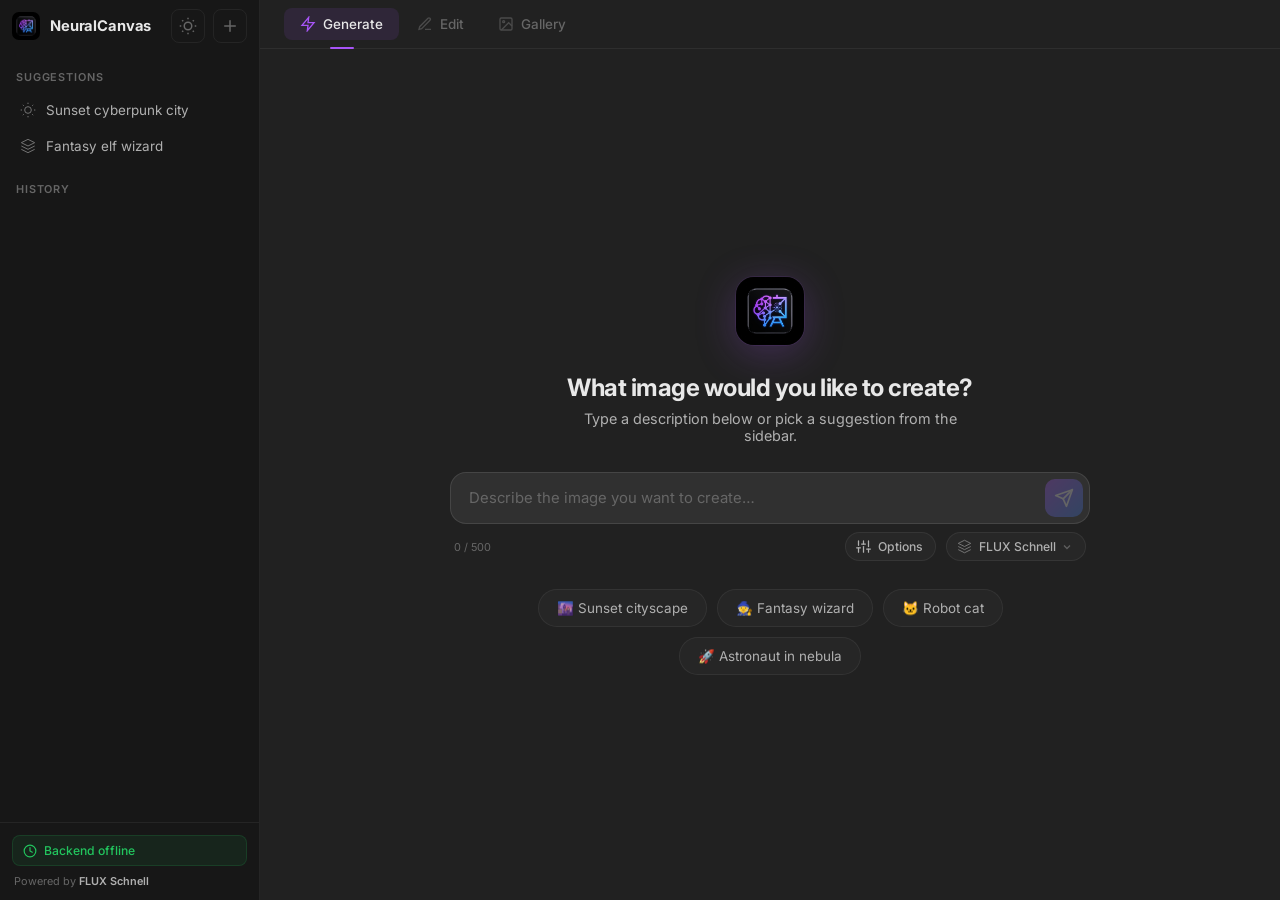
==== commit 9ce649a1: "edit section and light theme" ====
--- a/frontend/index.html
+++ b/frontend/index.html
@@ -20,9 +20,14 @@
         <img src="logo.jpg" alt="NeuralCanvas" class="logo-img" />
         <span>NeuralCanvas</span>
       </div>
-      <button class="new-chat-btn" id="new-chat-btn" title="New chat">
-        <svg viewBox="0 0 24 24" fill="none" stroke="currentColor" stroke-width="2" stroke-linecap="round" stroke-linejoin="round" width="18" height="18"><line x1="12" y1="5" x2="12" y2="19"/><line x1="5" y1="12" x2="19" y2="12"/></svg>
-      </button>
+      <div class="sidebar-header-actions" style="display: flex; gap: 8px;">
+        <button class="new-chat-btn" id="theme-toggle-btn" title="Toggle theme">
+          <svg viewBox="0 0 24 24" fill="none" stroke="currentColor" stroke-width="2" width="18" height="18"><path d="M21 12.79A9 9 0 1111.21 3 7 7 0 0021 12.79z"></path></svg>
+        </button>
+        <button class="new-chat-btn" id="new-chat-btn" title="New chat">
+          <svg viewBox="0 0 24 24" fill="none" stroke="currentColor" stroke-width="2" stroke-linecap="round" stroke-linejoin="round" width="18" height="18"><line x1="12" y1="5" x2="12" y2="19"/><line x1="5" y1="12" x2="19" y2="12"/></svg>
+        </button>
+      </div>
     </div>
 
     <div class="sidebar-section-label">Suggestions</div>
@@ -65,6 +70,10 @@
       <button class="tab-btn active" data-tab="generate" id="tab-generate">
         <svg viewBox="0 0 24 24" fill="none" stroke="currentColor" stroke-width="2" width="16" height="16"><polygon points="13 2 3 14 12 14 11 22 21 10 12 10 13 2"/></svg>
         <span>Generate</span>
+      </button>
+      <button class="tab-btn" data-tab="edit" id="tab-edit">
+        <svg viewBox="0 0 24 24" fill="none" stroke="currentColor" stroke-width="2" width="16" height="16"><path d="M12 20h9M16.5 3.5a2.12 2.12 0 013 3L7 19l-4 1 1-4z"/></svg>
+        <span>Edit</span>
       </button>
       <button class="tab-btn" data-tab="gallery" id="tab-gallery">
         <svg viewBox="0 0 24 24" fill="none" stroke="currentColor" stroke-width="2" width="16" height="16"><rect x="3" y="3" width="18" height="18" rx="2" ry="2"/><circle cx="8.5" cy="8.5" r="1.5"/><polyline points="21 15 16 10 5 21"/></svg>
@@ -178,6 +187,120 @@
       </div>
     </div>
 
+    <!-- ─── EDIT TAB CONTENT ─────────────────────────────── -->
+    <div class="tab-content" id="tab-content-edit">
+      <div class="edit-container">
+        <!-- Left: Image Preview -->
+        <div class="edit-left">
+          <div class="edit-canvas-wrapper" id="edit-drop-zone">
+            <!-- empty state -->
+            <div class="edit-empty-state" id="edit-empty-state">
+              <svg viewBox="0 0 24 24" fill="none" stroke="currentColor" stroke-width="1.5" width="48" height="48"><path d="M21 15v4a2 2 0 01-2 2H5a2 2 0 01-2-2v-4M17 8l-5-5-5 5M12 3v12"/></svg>
+              <p>Drag and drop an image here</p>
+              <span class="text-sm" style="color: var(--text-muted); font-size: 0.8rem; margin: 5px 0;">or</span>
+              <button class="btn-primary" id="edit-upload-btn">Browse Files</button>
+              <input type="file" id="edit-file-input" accept="image/png, image/jpeg, image/webp" class="hidden" />
+            </div>
+            
+            <!-- canvas state -->
+            <canvas id="edit-canvas" class="hidden"></canvas>
+            
+            <!-- compare overlay -->
+            <div id="edit-compare-overlay" class="hidden">
+              <img id="edit-compare-img" src="" alt="Original Image" />
+            </div>
+          </div>
+          
+          <div class="edit-image-actions hidden" id="edit-image-actions">
+            <button class="btn-secondary" id="edit-undo-btn" title="Undo"><svg viewBox="0 0 24 24" fill="none" stroke="currentColor" stroke-width="2" width="16" height="16"><polyline points="1 4 1 10 7 10"/><path d="M3.51 15a9 9 0 1 0 2.13-9.36L1 10"/></svg></button>
+            <button class="btn-secondary" id="edit-reset-btn" title="Reset All Basic Edits">Reset</button>
+            <button class="btn-secondary" id="edit-compare-btn">Compare (Hold)</button>
+          </div>
+        </div>
+        
+        <!-- Right: Controls -->
+        <div class="edit-right">
+          <!-- AI Edit Tools -->
+          <div class="edit-section">
+            <h3 class="edit-section-title">AI Magic Edit</h3>
+            <div class="edit-field">
+              <label>Describe the change</label>
+              <textarea id="edit-prompt-input" rows="2" placeholder="make the sky sunset orange..."></textarea>
+            </div>
+            <div class="edit-field">
+              <label>Model</label>
+              <div class="custom-select-wrapper" id="edit-model-custom">
+                <div class="custom-select-trigger" id="edit-model-trigger">
+                  <span id="edit-model-label">FLUX Kontext (best for edits)</span>
+                  <svg class="chevron" viewBox="0 0 24 24" fill="none" stroke="currentColor" stroke-width="2" width="16" height="16"><polyline points="6 9 12 15 18 9"/></svg>
+                </div>
+                <div class="custom-select-options hidden" id="edit-model-options">
+                  <div class="custom-select-option active" data-value="kontext">FLUX Kontext (best for edits)</div>
+                  <div class="custom-select-option" data-value="qwen-edit">Qwen Image Edit</div>
+                </div>
+              </div>
+              <input type="hidden" id="edit-model-select" value="kontext" />
+            </div>
+            <div class="edit-chips">
+              <button class="edit-chip" data-edit="Remove background">Remove background</button>
+              <button class="edit-chip" data-edit="Make it night time">Make it night time</button>
+              <button class="edit-chip" data-edit="Anime style">Anime style</button>
+              <button class="edit-chip" data-edit="Add snow">Add snow</button>
+              <button class="edit-chip" data-edit="Change to black and white">Change to black and white</button>
+            </div>
+            <button id="edit-ai-apply-btn" class="btn-primary w-full" disabled>Apply AI Edit</button>
+            <div id="edit-loading-msg" class="edit-loading hidden">
+              <div class="loading-dots"><span></span><span></span><span></span></div>
+              Editing... this can take 20-40s
+            </div>
+          </div>
+          
+          <!-- Basic Tools -->
+          <div class="edit-section">
+            <h3 class="edit-section-title">Basic Tools</h3>
+            <div class="basic-tools-row mb-3">
+              <button class="tool-btn" id="tool-rot-left" title="Rotate Left">↩️</button>
+              <button class="tool-btn" id="tool-rot-right" title="Rotate Right">↪️</button>
+              <button class="tool-btn" id="tool-flip-h" title="Flip Horizontal">↔️</button>
+              <button class="tool-btn" id="tool-flip-v" title="Flip Vertical">↕️</button>
+            </div>
+            
+            <div class="slider-group">
+              <label>Brightness <span id="val-brightness">100%</span></label>
+              <input type="range" id="slider-brightness" min="0" max="200" value="100">
+            </div>
+            <div class="slider-group">
+              <label>Contrast <span id="val-contrast">100%</span></label>
+              <input type="range" id="slider-contrast" min="0" max="200" value="100">
+            </div>
+            <div class="slider-group">
+              <label>Saturation <span id="val-saturation">100%</span></label>
+              <input type="range" id="slider-saturation" min="0" max="200" value="100">
+            </div>
+            <div class="slider-group">
+              <label>Blur <span id="val-blur">0px</span></label>
+              <input type="range" id="slider-blur" min="0" max="20" value="0">
+            </div>
+            
+            <div class="filter-buttons mt-3">
+              <button class="filter-btn" id="filter-grayscale">Grayscale</button>
+              <button class="filter-btn" id="filter-sepia">Sepia</button>
+              <button class="filter-btn" id="filter-invert">Invert</button>
+            </div>
+          </div>
+          
+          <!-- Export -->
+          <div class="edit-section">
+            <h3 class="edit-section-title">Export</h3>
+            <div class="export-buttons">
+              <button class="btn-secondary flex-1" id="edit-save-gallery-btn" disabled>Save to Gallery</button>
+              <button class="btn-primary flex-1" id="edit-download-btn" disabled>Download</button>
+            </div>
+          </div>
+        </div>
+      </div>
+    </div>
+
     <!-- ─── GALLERY TAB CONTENT ──────────────────────────── -->
     <div class="tab-content" id="tab-content-gallery">
       <div class="gallery-container">
@@ -189,6 +312,10 @@
               <svg viewBox="0 0 24 24" fill="none" stroke="currentColor" stroke-width="2" width="14" height="14"><polygon points="12 2 15.09 8.26 22 9.27 17 14.14 18.18 21.02 12 17.77 5.82 21.02 7 14.14 2 9.27 8.91 8.26 12 2"/></svg>
               Favorites
             </button>
+            <button class="gallery-filter-btn" data-filter="edits" id="filter-edits">
+              <svg viewBox="0 0 24 24" fill="none" stroke="currentColor" stroke-width="2" width="14" height="14"><path d="M12 20h9M16.5 3.5a2.12 2.12 0 013 3L7 19l-4 1 1-4z"/></svg>
+              Edits
+            </button>
           </div>
           <button class="gallery-clear-btn" id="gallery-clear-btn" title="Clear all history">
             <svg viewBox="0 0 24 24" fill="none" stroke="currentColor" stroke-width="2" width="14" height="14"><polyline points="3 6 5 6 21 6"/><path d="M19 6v14a2 2 0 01-2 2H7a2 2 0 01-2-2V6m3 0V4a2 2 0 012-2h4a2 2 0 012 2v2"/></svg>
@@ -322,6 +449,10 @@
               <svg viewBox="0 0 24 24" fill="none" stroke="currentColor" stroke-width="2" width="15" height="15"><polygon points="12 2 15.09 8.26 22 9.27 17 14.14 18.18 21.02 12 17.77 5.82 21.02 7 14.14 2 9.27 8.91 8.26 12 2"/></svg>
               <span>Favorite</span>
             </button>
+            <button class="lightbox-action-btn" id="lightbox-edit-btn">
+              <svg viewBox="0 0 24 24" fill="none" stroke="currentColor" stroke-width="2" width="15" height="15"><path d="M12 20h9M16.5 3.5a2.12 2.12 0 013 3L7 19l-4 1 1-4z"/></svg>
+              Edit this image
+            </button>
             <button class="lightbox-action-btn danger" id="lightbox-delete-btn">
               <svg viewBox="0 0 24 24" fill="none" stroke="currentColor" stroke-width="2" width="15" height="15"><polyline points="3 6 5 6 21 6"/><path d="M19 6v14a2 2 0 01-2 2H7a2 2 0 01-2-2V6m3 0V4a2 2 0 012-2h4a2 2 0 012 2v2"/></svg>
               Delete
@@ -348,6 +479,15 @@
     </div>
   </div>
 
+  <!-- ─── GLOBAL TOAST ───────────────────────────────────── -->
+  <div id="global-toast" class="global-toast">
+    <svg id="global-toast-icon" viewBox="0 0 24 24" fill="none" stroke="currentColor" stroke-width="2" width="20" height="20">
+      <path d="M22 11.08V12a10 10 0 1 1-5.93-9.14"></path>
+      <polyline points="22 4 12 14.01 9 11.01"></polyline>
+    </svg>
+    <span id="global-toast-message"></span>
+  </div>
+
   <script src="storage.js"></script>
   <script src="script.js"></script>
 </body>
--- a/frontend/style.css
+++ b/frontend/style.css
@@ -2,16 +2,17 @@
    DESIGN TOKENS
    ============================================================ */
 :root {
+  --invert-rgb: 255, 255, 255;
   /* Surfaces — ChatGPT-style dark palette */
   --bg-sidebar: #171717;
   --bg-main: #212121;
   --bg-input: #303030;
   --bg-user-msg: #2f2f2f;
-  --bg-hover: rgba(255, 255, 255, 0.06);
+  --bg-hover: rgba(var(--invert-rgb), 0.06);
 
   /* Borders */
-  --border-subtle: rgba(255, 255, 255, 0.06);
-  --border-input: rgba(255, 255, 255, 0.1);
+  --border-subtle: rgba(var(--invert-rgb), 0.06);
+  --border-input: rgba(var(--invert-rgb), 0.1);
 
   /* Text */
   --text-primary: #e8e8e8;
@@ -45,6 +46,27 @@
 
   /* Font */
   --font: 'Inter', -apple-system, BlinkMacSystemFont, 'Segoe UI', sans-serif;
+}
+
+[data-theme="light"] {
+  --invert-rgb: 0, 0, 0;
+  --bg-sidebar: #f0f0f4;
+  --bg-main: #f9f9fb;
+  --bg-input: #eef0f5;
+  --bg-user-msg: #e5e7eb;
+  --bg-hover: rgba(0, 0, 0, 0.05);
+
+  --border-subtle: rgba(0, 0, 0, 0.08);
+  --border-input: rgba(0, 0, 0, 0.12);
+
+  --text-primary: #2d3748;
+  --text-secondary: #4a5568;
+  --text-muted: #718096;
+}
+
+[data-theme="light"] .logo-img,
+[data-theme="light"] .welcome-logo-img {
+  filter: invert(1) hue-rotate(180deg);
 }
 
 /* ============================================================
@@ -132,7 +154,7 @@
 .new-chat-btn:hover {
   background: var(--bg-hover);
   color: var(--text-primary);
-  border-color: rgba(255,255,255,0.12);
+  border-color: rgba(var(--invert-rgb), 0.12);
 }
 
 /* ── Sidebar Sections ──────────────────────────────────── */
@@ -220,7 +242,7 @@
 
 .sidebar-history::-webkit-scrollbar { width: 3px; }
 .sidebar-history::-webkit-scrollbar-track { background: transparent; }
-.sidebar-history::-webkit-scrollbar-thumb { background: rgba(255,255,255,0.08); border-radius: 3px; }
+.sidebar-history::-webkit-scrollbar-thumb { background: rgba(var(--invert-rgb), 0.08); border-radius: 3px; }
 
 /* ── Sidebar Footer ────────────────────────────────────── */
 .sidebar-footer {
@@ -408,8 +430,8 @@
 
 .chat-scroll::-webkit-scrollbar { width: 6px; }
 .chat-scroll::-webkit-scrollbar-track { background: transparent; }
-.chat-scroll::-webkit-scrollbar-thumb { background: rgba(255,255,255,0.06); border-radius: 6px; }
-.chat-scroll::-webkit-scrollbar-thumb:hover { background: rgba(255,255,255,0.12); }
+.chat-scroll::-webkit-scrollbar-thumb { background: rgba(var(--invert-rgb), 0.06); border-radius: 6px; }
+.chat-scroll::-webkit-scrollbar-thumb:hover { background: rgba(var(--invert-rgb), 0.12); }
 
 .chat-messages {
   max-width: var(--chat-max-w);
@@ -484,7 +506,7 @@
   padding: 10px 18px;
   border-radius: var(--radius-full);
   border: 1px solid var(--border-subtle);
-  background: rgba(255,255,255,0.025);
+  background: rgba(var(--invert-rgb), 0.025);
   color: var(--text-secondary);
   font-size: 0.84rem;
   font-family: var(--font);
@@ -494,7 +516,7 @@
 }
 
 .chip:hover {
-  background: rgba(255,255,255,0.07);
+  background: rgba(var(--invert-rgb), 0.07);
   border-color: rgba(168, 85, 247, 0.35);
   color: var(--text-primary);
   transform: translateY(-2px);
@@ -512,7 +534,7 @@
 }
 
 .message + .message {
-  border-top: 1px solid rgba(255,255,255,0.04);
+  border-top: 1px solid rgba(var(--invert-rgb), 0.04);
 }
 
 @keyframes msgIn {
@@ -615,7 +637,7 @@
 .msg-action-btn:hover {
   background: var(--bg-hover);
   color: var(--text-primary);
-  border-color: rgba(255,255,255,0.12);
+  border-color: rgba(var(--invert-rgb), 0.12);
 }
 
 /* ── Loading Dots ──────────────────────────────────────── */
@@ -780,7 +802,7 @@
   padding: 6px 12px 6px 10px;
   border-radius: var(--radius-full);
   border: 1px solid var(--border-subtle);
-  background: rgba(255, 255, 255, 0.03);
+  background: rgba(var(--invert-rgb), 0.03);
   color: var(--text-secondary);
   font-family: var(--font);
   font-size: 0.76rem;
@@ -802,7 +824,7 @@
 }
 
 .model-picker-btn:hover {
-  background: rgba(255, 255, 255, 0.08);
+  background: rgba(var(--invert-rgb), 0.08);
   border-color: rgba(168, 85, 247, 0.35);
   color: var(--text-primary);
   box-shadow: 0 2px 12px rgba(168, 85, 247, 0.1);
@@ -828,7 +850,7 @@
   padding: 6px 12px 6px 10px;
   border-radius: var(--radius-full);
   border: 1px solid var(--border-subtle);
-  background: rgba(255, 255, 255, 0.03);
+  background: rgba(var(--invert-rgb), 0.03);
   color: var(--text-secondary);
   font-family: var(--font);
   font-size: 0.76rem;
@@ -840,7 +862,7 @@
 
 .options-toggle-btn:hover,
 .options-toggle-btn.active {
-  background: rgba(255, 255, 255, 0.08);
+  background: rgba(var(--invert-rgb), 0.08);
   border-color: rgba(168, 85, 247, 0.35);
   color: var(--text-primary);
 }
@@ -901,7 +923,7 @@
   padding: 6px 12px;
   border-radius: var(--radius-sm);
   border: 1px solid var(--border-subtle);
-  background: rgba(255,255,255,0.02);
+  background: rgba(var(--invert-rgb), 0.02);
   color: var(--text-secondary);
   font-size: 0.8rem;
   font-family: var(--font);
@@ -910,7 +932,7 @@
 }
 
 .preset-btn:hover {
-  background: rgba(255,255,255,0.06);
+  background: rgba(var(--invert-rgb), 0.06);
   color: var(--text-primary);
 }
 
@@ -960,12 +982,12 @@
 
 .model-modal {
   background: #1e1e1e;
-  border: 1px solid rgba(255, 255, 255, 0.08);
+  border: 1px solid rgba(var(--invert-rgb), 0.08);
   border-radius: 16px;
   width: 90%;
   max-width: 520px;
   box-shadow: 0 24px 80px rgba(0, 0, 0, 0.5),
-              0 0 0 1px rgba(255, 255, 255, 0.04);
+              0 0 0 1px rgba(var(--invert-rgb), 0.04);
   animation: modalIn 0.3s var(--ease);
   overflow: hidden;
 }
@@ -1022,7 +1044,7 @@
   padding: 14px 16px;
   border-radius: var(--radius);
   border: 1px solid transparent;
-  background: rgba(255, 255, 255, 0.02);
+  background: rgba(var(--invert-rgb), 0.02);
   cursor: pointer;
   transition: all var(--t-fast);
   text-align: left;
@@ -1031,8 +1053,8 @@
 }
 
 .model-card:hover {
-  background: rgba(255, 255, 255, 0.05);
-  border-color: rgba(255, 255, 255, 0.08);
+  background: rgba(var(--invert-rgb), 0.05);
+  border-color: rgba(var(--invert-rgb), 0.08);
 }
 
 .model-card.active {
@@ -1049,7 +1071,7 @@
   width: 40px;
   height: 40px;
   border-radius: 10px;
-  background: rgba(255, 255, 255, 0.04);
+  background: rgba(var(--invert-rgb), 0.04);
   display: grid;
   place-items: center;
   font-size: 1.2rem;
@@ -1108,7 +1130,7 @@
   width: 24px;
   height: 24px;
   border-radius: 50%;
-  border: 2px solid rgba(255, 255, 255, 0.1);
+  border: 2px solid rgba(var(--invert-rgb), 0.1);
   display: grid;
   place-items: center;
   flex-shrink: 0;
@@ -1133,8 +1155,8 @@
 
 .gallery-container::-webkit-scrollbar { width: 6px; }
 .gallery-container::-webkit-scrollbar-track { background: transparent; }
-.gallery-container::-webkit-scrollbar-thumb { background: rgba(255,255,255,0.06); border-radius: 6px; }
-.gallery-container::-webkit-scrollbar-thumb:hover { background: rgba(255,255,255,0.12); }
+.gallery-container::-webkit-scrollbar-thumb { background: rgba(var(--invert-rgb), 0.06); border-radius: 6px; }
+.gallery-container::-webkit-scrollbar-thumb:hover { background: rgba(var(--invert-rgb), 0.12); }
 
 /* ── Gallery Toolbar ───────────────────────────────────── */
 .gallery-toolbar {
@@ -1215,7 +1237,7 @@
 .gallery-card {
   border-radius: var(--radius);
   overflow: hidden;
-  background: rgba(255, 255, 255, 0.02);
+  background: rgba(var(--invert-rgb), 0.02);
   border: 1px solid var(--border-subtle);
   transition: all var(--t-smooth);
   animation: fadeIn 0.4s ease;
@@ -1432,7 +1454,7 @@
 
 .lightbox-modal {
   background: #1a1a1a;
-  border: 1px solid rgba(255, 255, 255, 0.08);
+  border: 1px solid rgba(var(--invert-rgb), 0.08);
   border-radius: 16px;
   max-width: 900px;
   width: 100%;
@@ -1441,12 +1463,12 @@
   position: relative;
   animation: modalIn 0.3s var(--ease);
   box-shadow: 0 32px 80px rgba(0, 0, 0, 0.6),
-              0 0 0 1px rgba(255, 255, 255, 0.04);
+              0 0 0 1px rgba(var(--invert-rgb), 0.04);
 }
 
 .lightbox-modal::-webkit-scrollbar { width: 4px; }
 .lightbox-modal::-webkit-scrollbar-track { background: transparent; }
-.lightbox-modal::-webkit-scrollbar-thumb { background: rgba(255,255,255,0.08); border-radius: 4px; }
+.lightbox-modal::-webkit-scrollbar-thumb { background: rgba(var(--invert-rgb), 0.08); border-radius: 4px; }
 
 .lightbox-close {
   position: absolute;
@@ -1561,7 +1583,7 @@
 .lightbox-action-btn:hover {
   background: var(--bg-hover);
   color: var(--text-primary);
-  border-color: rgba(255, 255, 255, 0.12);
+  border-color: rgba(var(--invert-rgb), 0.12);
 }
 
 .lightbox-action-btn.primary {
@@ -1610,7 +1632,7 @@
 
 .confirm-dialog {
   background: #1e1e1e;
-  border: 1px solid rgba(255, 255, 255, 0.08);
+  border: 1px solid rgba(var(--invert-rgb), 0.08);
   border-radius: 16px;
   padding: 28px;
   max-width: 400px;
@@ -1663,7 +1685,7 @@
   padding: 8px 14px;
   border-radius: var(--radius-sm);
   border: 1px solid var(--border-subtle);
-  background: rgba(255, 255, 255, 0.02);
+  background: rgba(var(--invert-rgb), 0.02);
   transition: all var(--t-fast);
 }
 
@@ -1696,12 +1718,12 @@
 }
 
 .confirm-btn.cancel {
-  background: rgba(255, 255, 255, 0.06);
+  background: rgba(var(--invert-rgb), 0.06);
   color: var(--text-secondary);
 }
 
 .confirm-btn.cancel:hover {
-  background: rgba(255, 255, 255, 0.1);
+  background: rgba(var(--invert-rgb), 0.1);
   color: var(--text-primary);
 }
 
@@ -1933,7 +1955,7 @@
   font-family: var(--font);
   font-size: 0.82rem;
   box-shadow: 0 8px 32px rgba(0, 0, 0, 0.4),
-              0 0 0 1px rgba(255, 255, 255, 0.04);
+              0 0 0 1px rgba(var(--invert-rgb), 0.04);
   z-index: 9999;
   pointer-events: none;
   opacity: 0;
@@ -1955,3 +1977,375 @@
   color: var(--text-primary);
   font-weight: 600;
 }
+
+/* ============================================================
+   GLOBAL TOAST NOTIFICATION
+   ============================================================ */
+.global-toast {
+  position: fixed;
+  bottom: 24px;
+  left: 50%;
+  transform: translateX(-50%) translateY(20px);
+  display: inline-flex;
+  align-items: center;
+  gap: 12px;
+  padding: 12px 24px;
+  background: rgba(20, 20, 22, 0.95);
+  backdrop-filter: blur(16px);
+  -webkit-backdrop-filter: blur(16px);
+  border: 1px solid rgba(168, 85, 247, 0.3);
+  border-radius: 100px;
+  color: #fff;
+  font-family: var(--font);
+  font-size: 0.95rem;
+  font-weight: 500;
+  box-shadow: 0 10px 40px rgba(0, 0, 0, 0.5), 0 0 0 1px rgba(var(--invert-rgb), 0.05) inset;
+  z-index: 10000;
+  pointer-events: none;
+  opacity: 0;
+  transition: opacity 0.4s cubic-bezier(0.16, 1, 0.3, 1), transform 0.4s cubic-bezier(0.16, 1, 0.3, 1);
+}
+
+.global-toast.show {
+  opacity: 1;
+  transform: translateX(-50%) translateY(0);
+}
+
+.global-toast svg {
+  flex-shrink: 0;
+  color: var(--accent);
+}
+
+/* ============================================================
+   EDIT TAB
+   ============================================================ */
+.edit-container {
+  display: flex;
+  flex: 1;
+  min-height: 0;
+  overflow: hidden;
+}
+
+.edit-left {
+  flex: 1;
+  display: flex;
+  flex-direction: column;
+  padding: 24px;
+  border-right: 1px solid var(--border-subtle);
+  background: var(--bg-main);
+  min-width: 0;
+  align-items: center;
+}
+
+.edit-right {
+  width: 340px;
+  background: var(--bg-sidebar);
+  padding: 24px;
+  overflow-y: auto;
+  display: flex;
+  flex-direction: column;
+  gap: 24px;
+  flex-shrink: 0;
+}
+
+.edit-canvas-wrapper {
+  flex: 1;
+  width: 100%;
+  border: 2px dashed var(--border-subtle);
+  border-radius: var(--radius);
+  display: flex;
+  align-items: center;
+  justify-content: center;
+  position: relative;
+  overflow: hidden;
+  background: rgba(0,0,0,0.15);
+  transition: all var(--t-fast);
+}
+
+.edit-canvas-wrapper.drag-over {
+  border-color: var(--accent);
+  background: rgba(168, 85, 247, 0.05);
+}
+
+.edit-empty-state {
+  display: flex;
+  flex-direction: column;
+  align-items: center;
+  gap: 12px;
+  color: var(--text-muted);
+}
+
+#edit-canvas {
+  max-width: 100%;
+  max-height: 100%;
+  object-fit: contain;
+}
+
+#edit-compare-overlay {
+  position: absolute;
+  top: 0;
+  left: 0;
+  width: 100%;
+  height: 100%;
+  pointer-events: none;
+  display: flex;
+  align-items: center;
+  justify-content: center;
+  background: var(--bg-main);
+}
+
+#edit-compare-overlay img {
+  max-width: 100%;
+  max-height: 100%;
+  object-fit: contain;
+}
+
+.edit-image-actions {
+  display: flex;
+  gap: 12px;
+  margin-top: 16px;
+  justify-content: center;
+}
+
+.edit-section {
+  display: flex;
+  flex-direction: column;
+  gap: 12px;
+}
+
+.edit-section-title {
+  font-size: 0.85rem;
+  font-weight: 600;
+  text-transform: uppercase;
+  color: var(--text-secondary);
+  letter-spacing: 0.05em;
+  margin-bottom: 4px;
+}
+
+.edit-field {
+  display: flex;
+  flex-direction: column;
+  gap: 6px;
+}
+
+.edit-field label {
+  font-size: 0.75rem;
+  color: var(--text-muted);
+}
+
+#edit-prompt-input {
+  width: 100%;
+  background: var(--bg-input);
+  border: 1px solid var(--border-input);
+  border-radius: var(--radius-sm);
+  padding: 10px;
+  color: var(--text-primary);
+  font-family: var(--font);
+  font-size: 0.85rem;
+  resize: vertical;
+}
+
+.edit-select {
+  width: 100%;
+  background: var(--bg-input);
+  border: 1px solid var(--border-input);
+  border-radius: var(--radius-sm);
+  padding: 8px;
+  color: var(--text-primary);
+  font-family: var(--font);
+}
+
+.edit-chips {
+  display: flex;
+  flex-wrap: wrap;
+  gap: 6px;
+}
+
+.edit-chip {
+  padding: 4px 10px;
+  border-radius: var(--radius-sm);
+  border: 1px solid var(--border-subtle);
+  background: transparent;
+  color: var(--text-secondary);
+  font-size: 0.7rem;
+  cursor: pointer;
+}
+
+.edit-chip:hover {
+  background: var(--bg-hover);
+  color: var(--text-primary);
+}
+
+.basic-tools-row {
+  display: flex;
+  gap: 8px;
+  justify-content: space-between;
+}
+
+.tool-btn {
+  flex: 1;
+  padding: 8px;
+  background: var(--bg-input);
+  border: 1px solid var(--border-input);
+  border-radius: var(--radius-sm);
+  cursor: pointer;
+  font-size: 1.1rem;
+}
+
+.tool-btn:hover { background: var(--bg-hover); }
+
+.slider-group {
+  display: flex;
+  flex-direction: column;
+  gap: 4px;
+}
+
+.slider-group label {
+  display: flex;
+  justify-content: space-between;
+  font-size: 0.75rem;
+  color: var(--text-muted);
+}
+
+.slider-group input[type="range"] {
+  width: 100%;
+  accent-color: var(--accent);
+}
+
+.filter-buttons {
+  display: grid;
+  grid-template-columns: repeat(3, 1fr);
+  gap: 8px;
+}
+
+.filter-btn {
+  padding: 6px;
+  background: var(--bg-input);
+  border: 1px solid var(--border-input);
+  border-radius: var(--radius-sm);
+  color: var(--text-secondary);
+  font-size: 0.75rem;
+  cursor: pointer;
+}
+
+.filter-btn:hover { background: var(--bg-hover); color: var(--text-primary); }
+
+.export-buttons {
+  display: flex;
+  gap: 12px;
+}
+
+.btn-primary {
+  background: var(--accent-gradient);
+  color: #fff;
+  border: none;
+  padding: 10px 16px;
+  border-radius: var(--radius-sm);
+  cursor: pointer;
+  font-weight: 600;
+}
+
+.btn-primary:disabled { opacity: 0.5; cursor: not-allowed; }
+
+.btn-secondary {
+  background: var(--bg-input);
+  color: var(--text-primary);
+  border: 1px solid var(--border-input);
+  padding: 10px 16px;
+  border-radius: var(--radius-sm);
+  cursor: pointer;
+  display: inline-flex;
+  align-items: center;
+  justify-content: center;
+}
+
+.btn-secondary:hover:not(:disabled) { background: var(--bg-hover); }
+.btn-secondary:disabled { opacity: 0.5; cursor: not-allowed; }
+
+.w-full { width: 100%; }
+.mt-2 { margin-top: 8px; }
+.mt-3 { margin-top: 12px; }
+.mb-3 { margin-bottom: 12px; }
+.flex-1 { flex: 1; }
+
+.edit-loading {
+  font-size: 0.8rem;
+  color: var(--accent);
+  text-align: center;
+  display: flex;
+  align-items: center;
+  justify-content: center;
+  gap: 8px;
+  margin-top: 8px;
+}
+
+@media (max-width: 768px) {
+  .edit-container {
+    flex-direction: column;
+    overflow-y: auto;
+  }
+  .edit-right {
+    width: 100%;
+    border-top: 1px solid var(--border-subtle);
+  }
+  .edit-left {
+    min-height: 400px;
+    border-right: none;
+  }
+}
+
+/* ============================================================
+   CUSTOM SELECT DROPDOWN (EDIT TAB)
+   ============================================================ */
+.custom-select-wrapper {
+  position: relative;
+  user-select: none;
+}
+.custom-select-trigger {
+  display: flex;
+  justify-content: space-between;
+  align-items: center;
+  background: var(--bg-input);
+  border: 1px solid var(--border-input);
+  border-radius: var(--radius-sm);
+  padding: 10px 12px;
+  color: var(--text-primary);
+  font-family: var(--font);
+  font-size: 0.85rem;
+  cursor: pointer;
+  transition: all var(--t-fast);
+}
+.custom-select-trigger:hover {
+  background: var(--bg-hover);
+}
+.custom-select-options {
+  position: absolute;
+  top: calc(100% + 4px);
+  left: 0;
+  width: 100%;
+  background: var(--bg-sidebar);
+  border: 1px solid var(--border-subtle);
+  border-radius: var(--radius-sm);
+  box-shadow: 0 4px 12px rgba(0,0,0,0.4);
+  z-index: 100;
+  overflow: hidden;
+}
+.custom-select-options.hidden {
+  display: none;
+}
+.custom-select-option {
+  padding: 10px 12px;
+  color: var(--text-secondary);
+  font-size: 0.85rem;
+  cursor: pointer;
+  transition: all var(--t-fast);
+}
+.custom-select-option:hover {
+  background: var(--bg-hover);
+  color: var(--text-primary);
+}
+.custom-select-option.active {
+  background: rgba(168, 85, 247, 0.15);
+  color: var(--accent);
+  font-weight: 500;
+}
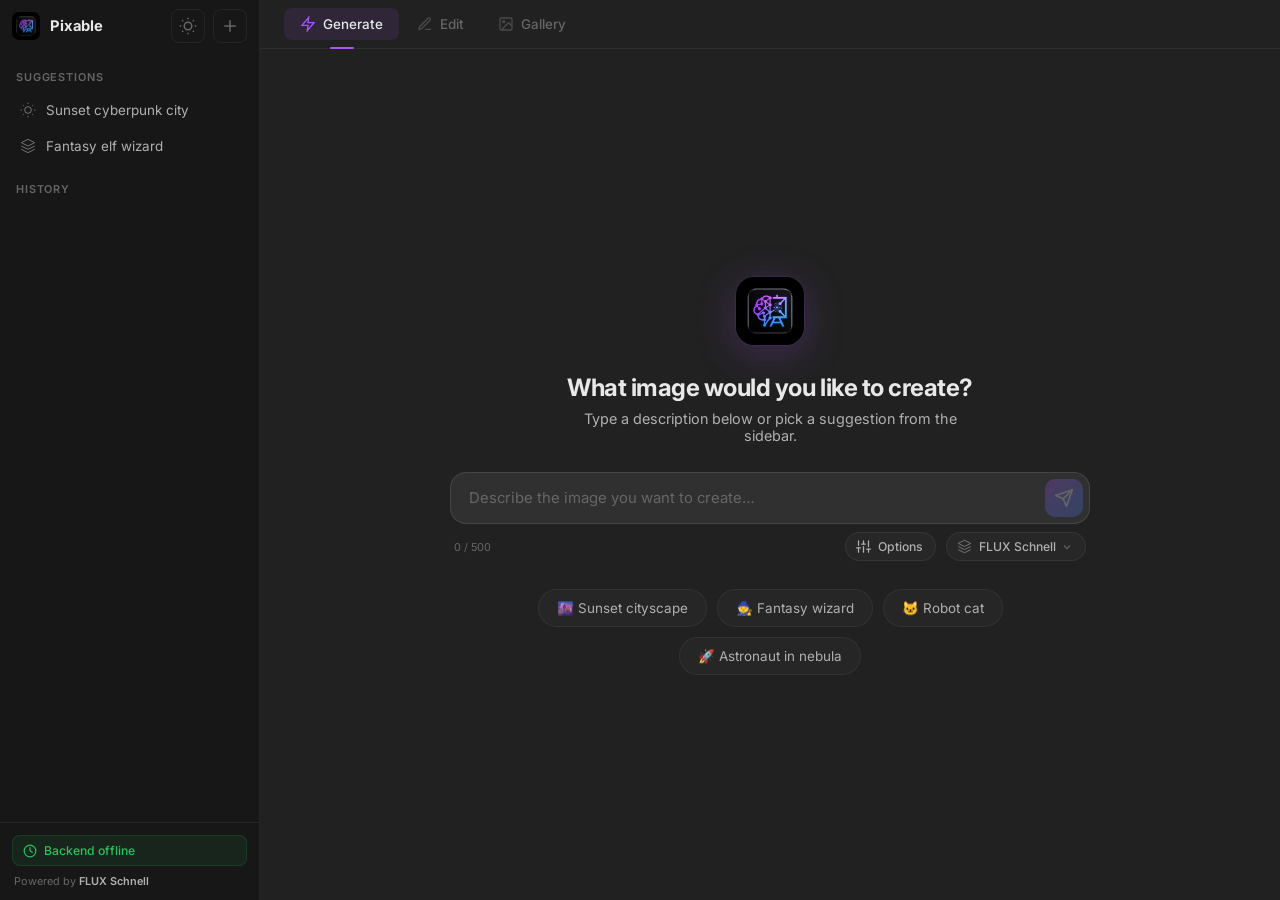
==== commit cb491c5b: "name chnaged" ====
--- a/frontend/index.html
+++ b/frontend/index.html
@@ -3,8 +3,8 @@
 <head>
   <meta charset="UTF-8" />
   <meta name="viewport" content="width=device-width, initial-scale=1.0" />
-  <meta name="description" content="NeuralCanvas — AI Image Generator. Create stunning images from text prompts using multiple AI models." />
-  <title>NeuralCanvas — AI Image Generator</title>
+  <meta name="description" content="Pixable — AI Image Generator. Create stunning images from text prompts using multiple AI models." />
+  <title>Pixable — AI Image Generator</title>
   <link rel="icon" type="image/jpeg" href="logo.jpg" />
   <link rel="preconnect" href="https://fonts.googleapis.com" />
   <link rel="preconnect" href="https://fonts.gstatic.com" crossorigin />
@@ -17,8 +17,8 @@
   <aside class="sidebar" id="sidebar">
     <div class="sidebar-header">
       <div class="sidebar-logo">
-        <img src="logo.jpg" alt="NeuralCanvas" class="logo-img" />
-        <span>NeuralCanvas</span>
+        <img src="logo.jpg" alt="Pixable" class="logo-img" />
+        <span>Pixable</span>
       </div>
       <div class="sidebar-header-actions" style="display: flex; gap: 8px;">
         <button class="new-chat-btn" id="theme-toggle-btn" title="Toggle theme">
@@ -62,7 +62,7 @@
       <button class="topbar-menu" id="toggle-sidebar">
         <svg viewBox="0 0 24 24" fill="none" stroke="currentColor" stroke-width="2" width="22" height="22"><line x1="3" y1="6" x2="21" y2="6"/><line x1="3" y1="12" x2="21" y2="12"/><line x1="3" y1="18" x2="21" y2="18"/></svg>
       </button>
-      <span class="topbar-title">NeuralCanvas</span>
+      <span class="topbar-title">Pixable</span>
     </div>
 
     <!-- ─── TAB BAR ──────────────────────────────────────── -->
@@ -90,7 +90,7 @@
           <!-- Welcome message + centered input -->
           <div class="welcome-screen" id="welcome-screen">
             <div class="welcome-icon">
-              <img src="logo.jpg" alt="NeuralCanvas" class="welcome-logo-img" />
+              <img src="logo.jpg" alt="Pixable" class="welcome-logo-img" />
             </div>
             <h2>What image would you like to create?</h2>
             <p class="welcome-sub">Type a description below or pick a suggestion from the sidebar.</p>
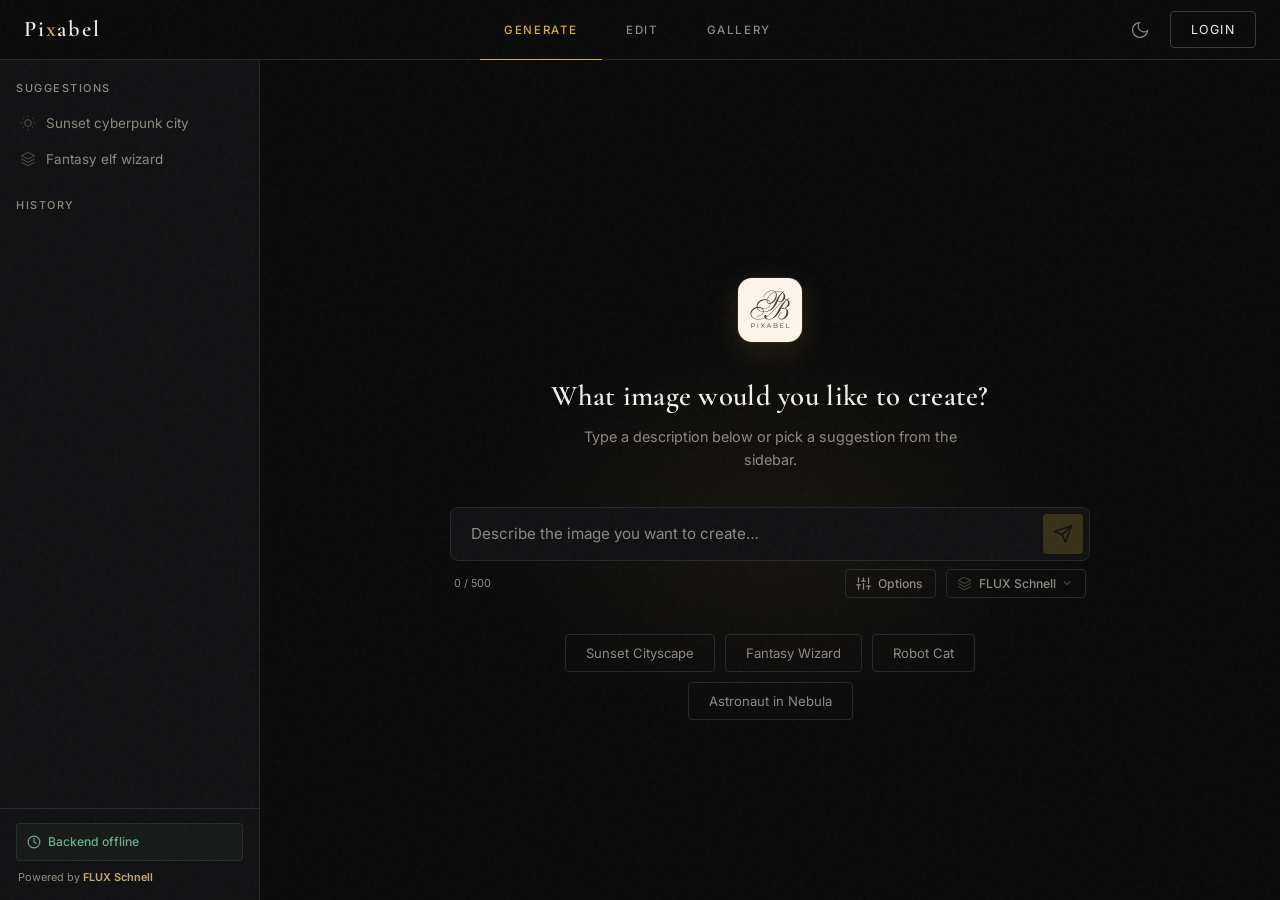
==== commit cca2bb8c: "theme and logo changed" ====
--- a/frontend/index.html
+++ b/frontend/index.html
@@ -3,33 +3,62 @@
 <head>
   <meta charset="UTF-8" />
   <meta name="viewport" content="width=device-width, initial-scale=1.0" />
-  <meta name="description" content="Pixable — AI Image Generator. Create stunning images from text prompts using multiple AI models." />
-  <title>Pixable — AI Image Generator</title>
-  <link rel="icon" type="image/jpeg" href="logo.jpg" />
+  <meta name="description" content="Pixabel — AI Image Studio. Create stunning images from text prompts using multiple AI models." />
+  <meta name="theme-color" content="#0a0a0b">
+  <meta property="og:title" content="Pixabel - AI Image Studio">
+  <meta property="og:description" content="Generate stunning AI images with a modern luxury experience.">
+  <meta property="og:type" content="website">
+  <title>Pixabel - AI Image Studio</title>
+  <link rel="icon" type="image/png" href="assets/favicon.png" />
   <link rel="preconnect" href="https://fonts.googleapis.com" />
   <link rel="preconnect" href="https://fonts.gstatic.com" crossorigin />
-  <link href="https://fonts.googleapis.com/css2?family=Inter:wght@400;500;600;700;800&display=swap" rel="stylesheet" />
+  <link href="https://fonts.googleapis.com/css2?family=Cormorant+Garamond:wght@600&family=Inter:wght@400;500&display=swap" rel="stylesheet" />
+  <script>
+    // Apply theme before first paint to prevent flash
+    (function() {
+      var saved = localStorage.getItem('theme');
+      if (!saved) {
+        saved = window.matchMedia('(prefers-color-scheme: light)').matches ? 'light' : 'dark';
+      }
+      document.documentElement.setAttribute('data-theme', saved);
+    })();
+  </script>
   <link rel="stylesheet" href="style.css" />
 </head>
 <body>
 
+  <!-- ─── APP HEADER ─────────────────────────────────────── -->
+  <header class="app-header">
+    <div class="header-left">
+      <div class="logo-lockup-horizontal" onclick="document.getElementById('tab-generate').click()">
+        <div class="logo-title">Pi<span class="logo-accent">x</span>abel</div>
+      </div>
+    </div>
+    
+    <div class="header-center tab-bar" id="tab-bar">
+      <button class="tab-btn active" data-tab="generate" id="tab-generate">
+        Generate
+      </button>
+      <button class="tab-btn" data-tab="edit" id="tab-edit">
+        Edit
+      </button>
+      <button class="tab-btn" data-tab="gallery" id="tab-gallery">
+        Gallery <span class="tab-count" id="gallery-count"></span>
+      </button>
+    </div>
+    
+    <div class="header-right">
+      <button class="icon-btn" id="theme-toggle-btn" title="Toggle theme">
+        <svg class="sun-icon" viewBox="0 0 24 24" fill="none" stroke="currentColor" stroke-width="1.5" width="20" height="20" style="display: none;"><circle cx="12" cy="12" r="5"/><line x1="12" y1="1" x2="12" y2="3"/><line x1="12" y1="21" x2="12" y2="23"/><line x1="4.22" y1="4.22" x2="5.64" y2="5.64"/><line x1="18.36" y1="18.36" x2="19.78" y2="19.78"/><line x1="1" y1="12" x2="3" y2="12"/><line x1="21" y1="12" x2="23" y2="12"/><line x1="4.22" y1="19.78" x2="5.64" y2="18.36"/><line x1="18.36" y1="5.64" x2="19.78" y2="4.22"/></svg>
+        <svg class="moon-icon" viewBox="0 0 24 24" fill="none" stroke="currentColor" stroke-width="1.5" width="20" height="20"><path d="M21 12.79A9 9 0 1111.21 3 7 7 0 0021 12.79z"></path></svg>
+      </button>
+      <button class="btn-secondary login-btn" id="login-btn">Login</button>
+    </div>
+  </header>
+
+  <div class="app-body">
   <!-- ─── SIDEBAR ─────────────────────────────────────────── -->
   <aside class="sidebar" id="sidebar">
-    <div class="sidebar-header">
-      <div class="sidebar-logo">
-        <img src="logo.jpg" alt="Pixable" class="logo-img" />
-        <span>Pixable</span>
-      </div>
-      <div class="sidebar-header-actions" style="display: flex; gap: 8px;">
-        <button class="new-chat-btn" id="theme-toggle-btn" title="Toggle theme">
-          <svg viewBox="0 0 24 24" fill="none" stroke="currentColor" stroke-width="2" width="18" height="18"><path d="M21 12.79A9 9 0 1111.21 3 7 7 0 0021 12.79z"></path></svg>
-        </button>
-        <button class="new-chat-btn" id="new-chat-btn" title="New chat">
-          <svg viewBox="0 0 24 24" fill="none" stroke="currentColor" stroke-width="2" stroke-linecap="round" stroke-linejoin="round" width="18" height="18"><line x1="12" y1="5" x2="12" y2="19"/><line x1="5" y1="12" x2="19" y2="12"/></svg>
-        </button>
-      </div>
-    </div>
-
     <div class="sidebar-section-label">Suggestions</div>
     <button class="sidebar-item preset" id="preset-1" data-prompt="A vibrant sunset over a futuristic cyberpunk city skyline with neon lights reflecting on wet streets">
       <svg viewBox="0 0 24 24" fill="none" stroke="currentColor" stroke-width="1.5" width="16" height="16"><circle cx="12" cy="12" r="5"/><path d="M12 1v2M12 21v2M4.22 4.22l1.42 1.42M18.36 18.36l1.42 1.42M1 12h2M21 12h2M4.22 19.78l1.42-1.42M18.36 5.64l1.42-1.42"/></svg>
@@ -57,31 +86,6 @@
   <!-- ─── MAIN AREA ──────────────────────────────────────── -->
   <main class="chat-main" id="chat-main">
 
-    <!-- Mobile topbar -->
-    <div class="topbar">
-      <button class="topbar-menu" id="toggle-sidebar">
-        <svg viewBox="0 0 24 24" fill="none" stroke="currentColor" stroke-width="2" width="22" height="22"><line x1="3" y1="6" x2="21" y2="6"/><line x1="3" y1="12" x2="21" y2="12"/><line x1="3" y1="18" x2="21" y2="18"/></svg>
-      </button>
-      <span class="topbar-title">Pixable</span>
-    </div>
-
-    <!-- ─── TAB BAR ──────────────────────────────────────── -->
-    <div class="tab-bar" id="tab-bar">
-      <button class="tab-btn active" data-tab="generate" id="tab-generate">
-        <svg viewBox="0 0 24 24" fill="none" stroke="currentColor" stroke-width="2" width="16" height="16"><polygon points="13 2 3 14 12 14 11 22 21 10 12 10 13 2"/></svg>
-        <span>Generate</span>
-      </button>
-      <button class="tab-btn" data-tab="edit" id="tab-edit">
-        <svg viewBox="0 0 24 24" fill="none" stroke="currentColor" stroke-width="2" width="16" height="16"><path d="M12 20h9M16.5 3.5a2.12 2.12 0 013 3L7 19l-4 1 1-4z"/></svg>
-        <span>Edit</span>
-      </button>
-      <button class="tab-btn" data-tab="gallery" id="tab-gallery">
-        <svg viewBox="0 0 24 24" fill="none" stroke="currentColor" stroke-width="2" width="16" height="16"><rect x="3" y="3" width="18" height="18" rx="2" ry="2"/><circle cx="8.5" cy="8.5" r="1.5"/><polyline points="21 15 16 10 5 21"/></svg>
-        <span>Gallery</span>
-        <span class="tab-count" id="gallery-count"></span>
-      </button>
-    </div>
-
     <!-- ─── GENERATE TAB CONTENT ─────────────────────────── -->
     <div class="tab-content active" id="tab-content-generate">
       <!-- Chat messages scroll area -->
@@ -90,7 +94,7 @@
           <!-- Welcome message + centered input -->
           <div class="welcome-screen" id="welcome-screen">
             <div class="welcome-icon">
-              <img src="logo.jpg" alt="Pixable" class="welcome-logo-img" />
+              <img src="assets/logo.png" alt="Pixabel" class="welcome-logo-img" />
             </div>
             <h2>What image would you like to create?</h2>
             <p class="welcome-sub">Type a description below or pick a suggestion from the sidebar.</p>
@@ -153,10 +157,10 @@
             </div>
 
             <div class="welcome-chips">
-              <button class="chip" data-prompt="A vibrant sunset over a futuristic cyberpunk city skyline with neon lights">🌆 Sunset cityscape</button>
-              <button class="chip" data-prompt="A detailed portrait of an elf wizard in a dark enchanted forest, cinematic lighting">🧙 Fantasy wizard</button>
-              <button class="chip" data-prompt="A cute robot cat sitting on a windowsill looking at rain, studio ghibli style">🐱 Robot cat</button>
-              <button class="chip" data-prompt="An astronaut floating in a nebula made of flowers, surreal art">🚀 Astronaut in nebula</button>
+              <button class="chip" data-prompt="A vibrant sunset over a futuristic cyberpunk city skyline with neon lights">Sunset Cityscape</button>
+              <button class="chip" data-prompt="A detailed portrait of an elf wizard in a dark enchanted forest, cinematic lighting">Fantasy Wizard</button>
+              <button class="chip" data-prompt="A cute robot cat sitting on a windowsill looking at rain, studio ghibli style">Robot Cat</button>
+              <button class="chip" data-prompt="An astronaut floating in a nebula made of flowers, surreal art">Astronaut in Nebula</button>
             </div>
           </div>
         </div>
@@ -331,19 +335,19 @@
         <!-- Empty state -->
         <div class="gallery-empty" id="gallery-empty">
           <div class="gallery-empty-icon">
-            <svg viewBox="0 0 24 24" fill="none" stroke="currentColor" stroke-width="1.5" width="48" height="48"><rect x="3" y="3" width="18" height="18" rx="2" ry="2"/><circle cx="8.5" cy="8.5" r="1.5"/><polyline points="21 15 16 10 5 21"/></svg>
-          </div>
-          <h3>No images yet</h3>
-          <p>Go generate something amazing! Your creations will appear here.</p>
+            <img src="assets/logo.png" alt="Pixabel Logo" class="logo-full-img-large logo-shimmer-anim" />
+          </div>
+          <h3>Your collection begins here</h3>
+          <p>Generate your first image and it will appear in this gallery.</p>
           <button class="gallery-empty-btn" id="gallery-empty-generate-btn">
-            <svg viewBox="0 0 24 24" fill="none" stroke="currentColor" stroke-width="2" width="16" height="16"><polygon points="13 2 3 14 12 14 11 22 21 10 12 10 13 2"/></svg>
-            Start Creating
+            Begin Creating
           </button>
         </div>
       </div>
     </div>
 
   </main>
+  </div>
 
   <!-- ─── MODEL PICKER MODAL ──────────────────────────────── -->
   <div class="model-modal-overlay hidden" id="model-modal-overlay">
@@ -356,47 +360,47 @@
       </div>
       <div class="model-modal-grid">
         <button class="model-card active" data-model="flux-schnell">
-          <div class="model-card-icon">⚡</div>
+          <div class="model-card-icon"><svg viewBox="0 0 24 24" fill="none" stroke="currentColor" stroke-width="1.5" width="20" height="20"><polygon points="13 2 3 14 12 14 11 22 21 10 12 10 13 2"/></svg></div>
           <div class="model-card-info">
             <div class="model-card-name">FLUX Schnell</div>
             <div class="model-card-desc">Fast generation, good quality. Best for quick iterations.</div>
           </div>
           <span class="model-card-badge speed">Fast</span>
           <div class="model-card-check">
-            <svg viewBox="0 0 24 24" fill="none" stroke="currentColor" stroke-width="3" width="16" height="16"><polyline points="20 6 9 17 4 12"/></svg>
+            <svg viewBox="0 0 24 24" fill="none" stroke="currentColor" stroke-width="3" width="14" height="14"><polyline points="20 6 9 17 4 12"/></svg>
           </div>
         </button>
         <button class="model-card" data-model="flux-dev">
-          <div class="model-card-icon">✨</div>
+          <div class="model-card-icon"><svg viewBox="0 0 24 24" fill="none" stroke="currentColor" stroke-width="1.5" width="20" height="20"><path d="M12 2L2 7l10 5 10-5-10-5z"/><path d="M2 17l10 5 10-5"/><path d="M2 12l10 5 10-5"/></svg></div>
           <div class="model-card-info">
             <div class="model-card-name">FLUX Dev</div>
             <div class="model-card-desc">Higher quality output. Takes longer but produces stunning detail.</div>
           </div>
           <span class="model-card-badge quality">Quality</span>
           <div class="model-card-check">
-            <svg viewBox="0 0 24 24" fill="none" stroke="currentColor" stroke-width="3" width="16" height="16"><polyline points="20 6 9 17 4 12"/></svg>
+            <svg viewBox="0 0 24 24" fill="none" stroke="currentColor" stroke-width="3" width="14" height="14"><polyline points="20 6 9 17 4 12"/></svg>
           </div>
         </button>
         <button class="model-card" data-model="sd3.5">
-          <div class="model-card-icon">🎨</div>
+          <div class="model-card-icon"><svg viewBox="0 0 24 24" fill="none" stroke="currentColor" stroke-width="1.5" width="20" height="20"><circle cx="12" cy="12" r="10"/><path d="M8 14s1.5 2 4 2 4-2 4-2"/><line x1="9" y1="9" x2="9.01" y2="9"/><line x1="15" y1="9" x2="15.01" y2="9"/></svg></div>
           <div class="model-card-info">
             <div class="model-card-name">Stable Diffusion 3.5</div>
             <div class="model-card-desc">Latest SD model with excellent prompt following and composition.</div>
           </div>
           <span class="model-card-badge quality">Quality</span>
           <div class="model-card-check">
-            <svg viewBox="0 0 24 24" fill="none" stroke="currentColor" stroke-width="3" width="16" height="16"><polyline points="20 6 9 17 4 12"/></svg>
+            <svg viewBox="0 0 24 24" fill="none" stroke="currentColor" stroke-width="3" width="14" height="14"><polyline points="20 6 9 17 4 12"/></svg>
           </div>
         </button>
         <button class="model-card" data-model="sdxl">
-          <div class="model-card-icon">🖼️</div>
+          <div class="model-card-icon"><svg viewBox="0 0 24 24" fill="none" stroke="currentColor" stroke-width="1.5" width="20" height="20"><rect x="3" y="3" width="18" height="18" rx="2" ry="2"/><circle cx="8.5" cy="8.5" r="1.5"/><polyline points="21 15 16 10 5 21"/></svg></div>
           <div class="model-card-info">
             <div class="model-card-name">Stable Diffusion XL</div>
             <div class="model-card-desc">Reliable and versatile. Great all-around image generation.</div>
           </div>
           <span class="model-card-badge speed">Balanced</span>
           <div class="model-card-check">
-            <svg viewBox="0 0 24 24" fill="none" stroke="currentColor" stroke-width="3" width="16" height="16"><polyline points="20 6 9 17 4 12"/></svg>
+            <svg viewBox="0 0 24 24" fill="none" stroke="currentColor" stroke-width="3" width="14" height="14"><polyline points="20 6 9 17 4 12"/></svg>
           </div>
         </button>
       </div>
@@ -478,6 +482,19 @@
       </div>
     </div>
   </div>
+  <!-- ─── LOGIN MODAL ─────────────────────────────────────── -->
+  <div class="confirm-overlay hidden" id="login-modal-overlay">
+    <div class="confirm-dialog" id="login-dialog" style="padding: 40px 32px;">
+      <div class="logo-lockup-stacked">
+        <img src="assets/logo.png" alt="Pixabel Logo" class="logo-full-img-xl logo-shimmer-anim" />
+      </div>
+      <p style="text-align: center; color: var(--text-muted); font-size: 0.9rem; margin-bottom: 24px;">Sign in to access premium models and sync your gallery.</p>
+      <div style="display: flex; flex-direction: column; gap: 12px;">
+        <button class="btn-primary" style="width: 100%; justify-content: center;">Continue with Google</button>
+        <button class="btn-secondary" style="width: 100%; justify-content: center;" id="close-login-btn">Close</button>
+      </div>
+    </div>
+  </div>
 
   <!-- ─── GLOBAL TOAST ───────────────────────────────────── -->
   <div id="global-toast" class="global-toast">
--- a/frontend/style.css
+++ b/frontend/style.css
@@ -1,72 +1,65 @@
 /* ============================================================
-   DESIGN TOKENS
+   PIXABLE — MODERN LUXURY DESIGN SYSTEM
    ============================================================ */
+
+/* ── DESIGN TOKENS (DARK — DEFAULT) ─────────────────────── */
 :root {
-  --invert-rgb: 255, 255, 255;
-  /* Surfaces — ChatGPT-style dark palette */
-  --bg-sidebar: #171717;
-  --bg-main: #212121;
-  --bg-input: #303030;
-  --bg-user-msg: #2f2f2f;
-  --bg-hover: rgba(var(--invert-rgb), 0.06);
-
-  /* Borders */
-  --border-subtle: rgba(var(--invert-rgb), 0.06);
-  --border-input: rgba(var(--invert-rgb), 0.1);
-
-  /* Text */
-  --text-primary: #e8e8e8;
-  --text-secondary: #b0b0b0;
-  --text-muted: #666;
-
-  /* Accent */
-  --accent: #a855f7;
-  --accent-2: #3b82f6;
-  --accent-gradient: linear-gradient(135deg, #a855f7, #3b82f6);
-
-  /* Status */
-  --status-error: #ef4444;
-  --status-success: #22c55e;
-  --status-warning: #f59e0b;
-
-  /* Favorites */
-  --fav-color: #facc15;
+  --bg: #0a0a0b;
+  --surface: #111113;
+  --surface-2: #17171a;
+  --border: #26262b;
+  --border-strong: #3a3a42;
+  --text: #f2efe9;
+  --text-muted: #8f8a80;
+  --gold: #d4af37;
+  --gold-soft: #c9a96e;
+  --gold-hover: #e6c76a;
+  --on-gold: #14110a;
+  --danger: #c75c5c;
+  --success: #6fae8a;
+  --warning: #d4a24e;
+  --fav-color: #d4af37;
+  --glow: 0 0 24px rgba(212,175,55,0.12);
+  --shadow: 0 10px 40px rgba(0,0,0,0.5);
 
   /* Sizing */
   --sidebar-w: 260px;
   --chat-max-w: 768px;
-  --radius: 12px;
-  --radius-sm: 8px;
+  --radius: 8px;
+  --radius-sm: 4px;
   --radius-full: 9999px;
 
-  /* Transitions */
-  --ease: cubic-bezier(0.4, 0, 0.2, 1);
-  --t-fast: 0.15s var(--ease);
-  --t-smooth: 0.3s var(--ease);
-
-  /* Font */
-  --font: 'Inter', -apple-system, BlinkMacSystemFont, 'Segoe UI', sans-serif;
-}
-
+  /* Transitions — slow, luxurious */
+  --ease: cubic-bezier(0.25, 0.1, 0.25, 1);
+  --t-fast: 0.2s var(--ease);
+  --t-smooth: 0.35s var(--ease);
+  --t-slow: 0.5s var(--ease);
+
+  /* Typography */
+  --font-serif: 'Cormorant Garamond', 'Georgia', serif;
+  --font-sans: 'Inter', system-ui, -apple-system, sans-serif;
+}
+
+/* ── LIGHT THEME ────────────────────────────────────────── */
 [data-theme="light"] {
-  --invert-rgb: 0, 0, 0;
-  --bg-sidebar: #f0f0f4;
-  --bg-main: #f9f9fb;
-  --bg-input: #eef0f5;
-  --bg-user-msg: #e5e7eb;
-  --bg-hover: rgba(0, 0, 0, 0.05);
-
-  --border-subtle: rgba(0, 0, 0, 0.08);
-  --border-input: rgba(0, 0, 0, 0.12);
-
-  --text-primary: #2d3748;
-  --text-secondary: #4a5568;
-  --text-muted: #718096;
+  --bg: #f8f5ef;
+  --surface: #fffdf8;
+  --surface-2: #f1ede4;
+  --border: #e3ddd0;
+  --border-strong: #cfc7b6;
+  --text: #1a1814;
+  --text-muted: #6f695d;
+  --gold: #a8842c;
+  --gold-soft: #b8975a;
+  --gold-hover: #8f6f20;
+  --on-gold: #ffffff;
+  --glow: 0 0 24px rgba(168,132,44,0.15);
+  --shadow: 0 10px 40px rgba(26,24,20,0.10);
 }
 
 [data-theme="light"] .logo-img,
 [data-theme="light"] .welcome-logo-img {
-  filter: invert(1) hue-rotate(180deg);
+  filter: none;
 }
 
 /* ============================================================
@@ -84,13 +77,221 @@
 }
 
 body {
-  font-family: var(--font);
-  background: var(--bg-main);
-  color: var(--text-primary);
-  display: flex;
+  font-family: var(--font-sans);
+  background: var(--bg);
+  color: var(--text);
+  display: flex;
+  flex-direction: column;
   overflow: hidden;
   -webkit-font-smoothing: antialiased;
   -moz-osx-font-smoothing: grayscale;
+  line-height: 1.6;
+  font-size: 15px;
+  position: relative;
+}
+
+/* ── Subtle noise/grain overlay ─────────────────────────── */
+body::before {
+  content: '';
+  position: fixed;
+  inset: 0;
+  pointer-events: none;
+  z-index: 9998;
+  opacity: 0.03;
+  background-image: url("data:image/svg+xml,%3Csvg viewBox='0 0 256 256' xmlns='http://www.w3.org/2000/svg'%3E%3Cfilter id='n' x='0' y='0'%3E%3CfeTurbulence type='fractalNoise' baseFrequency='0.85' numOctaves='4' stitchTiles='stitch'/%3E%3C/filter%3E%3Crect width='100%25' height='100%25' filter='url(%23n)'/%3E%3C/svg%3E");
+  background-repeat: repeat;
+}
+
+/* ── Selection color ────────────────────────────────────── */
+::selection {
+  background: var(--gold);
+  color: var(--on-gold);
+}
+
+::-moz-selection {
+  background: var(--gold);
+  color: var(--on-gold);
+}
+
+/* ── Custom scrollbars ──────────────────────────────────── */
+::-webkit-scrollbar { width: 6px; }
+::-webkit-scrollbar-track { background: transparent; }
+::-webkit-scrollbar-thumb { background: var(--border-strong); border-radius: 3px; }
+::-webkit-scrollbar-thumb:hover { background: var(--gold-soft); }
+
+/* Firefox */
+* { scrollbar-width: thin; scrollbar-color: var(--border-strong) transparent; }
+
+/* ── Focus ring — gold, 2px offset ──────────────────────── */
+*:focus-visible {
+  outline: 2px solid var(--gold);
+  outline-offset: 2px;
+}
+
+button:focus-visible,
+input:focus-visible,
+textarea:focus-visible,
+select:focus-visible {
+  outline: 2px solid var(--gold);
+  outline-offset: 2px;
+}
+
+/* ============================================================
+   APP LAYOUT (HEADER & BODY)
+   ============================================================ */
+.app-header {
+  display: flex;
+  align-items: center;
+  justify-content: space-between;
+  height: 60px;
+  padding: 0 24px;
+  border-bottom: 1px solid var(--border);
+  background: transparent;
+  flex-shrink: 0;
+  z-index: 100;
+}
+
+.header-left {
+  display: flex;
+  align-items: center;
+  width: 200px;
+}
+
+.logo-lockup-horizontal {
+  display: flex;
+  align-items: center;
+  gap: 12px;
+  cursor: pointer;
+  user-select: none;
+}
+
+.logo-title {
+  font-family: var(--font-serif);
+  font-size: 1.4rem;
+  font-weight: 600;
+  letter-spacing: 0.08em;
+  color: var(--text);
+  line-height: 1.1;
+}
+
+.logo-accent {
+  color: var(--gold-soft);
+}
+
+.logo-full-img {
+  height: 48px;
+  width: auto;
+  object-fit: contain;
+  flex-shrink: 0;
+  border-radius: var(--radius-sm);
+}
+
+.logo-full-img-large {
+  height: 64px;
+  width: auto;
+  object-fit: contain;
+  border-radius: var(--radius);
+}
+
+.logo-full-img-xl {
+  height: 96px;
+  width: auto;
+  object-fit: contain;
+  border-radius: var(--radius);
+}
+
+/* Stacked Lockup for Modals */
+.logo-lockup-stacked {
+  display: flex;
+  flex-direction: column;
+  align-items: center;
+  gap: 16px;
+  margin-bottom: 32px;
+  user-select: none;
+}
+
+/* Symbol Animation (Draw-in/Shimmer) */
+@keyframes drawInShimmer {
+  0% { opacity: 0; transform: scale(0.9); filter: brightness(0.5); }
+  50% { filter: brightness(1.2) drop-shadow(0 0 8px var(--gold)); }
+  100% { opacity: 1; transform: scale(1); filter: brightness(1); }
+}
+
+.logo-shimmer-anim {
+  animation: drawInShimmer 1.2s var(--ease) forwards;
+}
+
+@media (prefers-reduced-motion: reduce) {
+  .logo-shimmer-anim {
+    animation: none;
+  }
+}
+
+@keyframes pulseOpacity {
+  0%, 100% { opacity: 0.5; transform: scale(0.95); }
+  50% { opacity: 1; transform: scale(1); filter: drop-shadow(0 0 12px var(--gold-soft)); }
+}
+
+.loader-pulse-anim {
+  animation: pulseOpacity 2s infinite var(--ease);
+}
+
+@media (prefers-reduced-motion: reduce) {
+  .logo-shimmer-anim {
+    animation: none;
+  }
+}
+
+
+
+.header-center {
+  display: flex;
+  justify-content: center;
+  flex: 1;
+}
+
+.header-right {
+  display: flex;
+  align-items: center;
+  justify-content: flex-end;
+  gap: 16px;
+  width: 200px;
+}
+
+.icon-btn {
+  background: transparent;
+  border: none;
+  color: var(--text-muted);
+  cursor: pointer;
+  display: grid;
+  place-items: center;
+  transition: all var(--t-fast);
+  padding: 4px;
+}
+.icon-btn:hover { color: var(--gold); }
+
+.login-btn {
+  padding: 6px 16px;
+  border: 1px solid var(--border-strong);
+  border-radius: var(--radius-sm);
+  background: transparent;
+  color: var(--text);
+  font-family: var(--font-sans);
+  font-size: 0.78rem;
+  text-transform: uppercase;
+  letter-spacing: 0.1em;
+  cursor: pointer;
+  transition: all var(--t-smooth);
+}
+.login-btn:hover {
+  border-color: var(--gold);
+  color: var(--gold);
+}
+
+.app-body {
+  display: flex;
+  flex: 1;
+  min-height: 0;
 }
 
 /* ============================================================
@@ -99,73 +300,26 @@
 .sidebar {
   width: var(--sidebar-w);
   height: 100%;
-  background: var(--bg-sidebar);
+  background: var(--surface);
   display: flex;
   flex-direction: column;
-  border-right: 1px solid var(--border-subtle);
+  border-right: 1px solid var(--border);
   flex-shrink: 0;
   transition: transform var(--t-smooth);
   z-index: 100;
   overflow: hidden;
 }
 
-/* ── Sidebar Header ────────────────────────────────────── */
-.sidebar-header {
-  display: flex;
-  align-items: center;
-  justify-content: space-between;
-  padding: 12px 12px;
-  height: 52px;
-  flex-shrink: 0;
-}
-
-.sidebar-logo {
-  display: flex;
-  align-items: center;
-  gap: 10px;
-  font-weight: 700;
-  font-size: 0.92rem;
-  color: var(--text-primary);
-  letter-spacing: -0.01em;
-}
-
-.logo-img {
-  width: 28px;
-  height: 28px;
-  border-radius: 7px;
-  object-fit: cover;
-  flex-shrink: 0;
-}
-
-.new-chat-btn {
-  width: 34px;
-  height: 34px;
-  border-radius: var(--radius-sm);
-  border: 1px solid var(--border-subtle);
-  background: transparent;
-  color: var(--text-muted);
-  cursor: pointer;
-  display: grid;
-  place-items: center;
-  transition: all var(--t-fast);
-  flex-shrink: 0;
-}
-
-.new-chat-btn:hover {
-  background: var(--bg-hover);
-  color: var(--text-primary);
-  border-color: rgba(var(--invert-rgb), 0.12);
-}
-
 /* ── Sidebar Sections ──────────────────────────────────── */
 .sidebar-section-label {
-  padding: 18px 16px 8px;
+  padding: 20px 16px 8px;
   font-size: 0.68rem;
-  font-weight: 600;
+  font-weight: 500;
   text-transform: uppercase;
-  letter-spacing: 0.08em;
+  letter-spacing: 0.14em;
   color: var(--text-muted);
   flex-shrink: 0;
+  font-family: var(--font-sans);
 }
 
 .sidebar-item {
@@ -175,30 +329,31 @@
   padding: 9px 12px;
   margin: 1px 8px;
   font-size: 0.84rem;
-  color: var(--text-secondary);
+  color: var(--text-muted);
   cursor: pointer;
   border: none;
   background: transparent;
   text-align: left;
   border-radius: var(--radius-sm);
   transition: all var(--t-fast);
-  font-family: var(--font);
+  font-family: var(--font-sans);
   flex-shrink: 0;
   width: calc(100% - 16px);
 }
 
 .sidebar-item svg {
   flex-shrink: 0;
-  opacity: 0.6;
+  opacity: 0.5;
 }
 
 .sidebar-item:hover {
-  background: var(--bg-hover);
-  color: var(--text-primary);
+  background: rgba(212,175,55,0.06);
+  color: var(--text);
 }
 
 .sidebar-item:hover svg {
   opacity: 1;
+  color: var(--gold-soft);
 }
 
 .sidebar-item span {
@@ -237,17 +392,17 @@
   flex: 1;
   overflow-y: auto;
   padding: 2px 0;
-  min-height: 0; /* crucial for flex overflow scroll */
+  min-height: 0;
 }
 
 .sidebar-history::-webkit-scrollbar { width: 3px; }
 .sidebar-history::-webkit-scrollbar-track { background: transparent; }
-.sidebar-history::-webkit-scrollbar-thumb { background: rgba(var(--invert-rgb), 0.08); border-radius: 3px; }
+.sidebar-history::-webkit-scrollbar-thumb { background: var(--border-strong); border-radius: 3px; }
 
 /* ── Sidebar Footer ────────────────────────────────────── */
 .sidebar-footer {
-  padding: 12px;
-  border-top: 1px solid var(--border-subtle);
+  padding: 14px 16px;
+  border-top: 1px solid var(--border);
   flex-shrink: 0;
 }
 
@@ -255,13 +410,13 @@
   display: flex;
   align-items: center;
   gap: 7px;
-  padding: 7px 10px;
-  border-radius: var(--radius-sm);
-  background: rgba(34, 197, 94, 0.08);
-  border: 1px solid rgba(34, 197, 94, 0.15);
+  padding: 8px 10px;
+  border-radius: var(--radius-sm);
+  background: rgba(111, 174, 138, 0.06);
+  border: 1px solid rgba(111, 174, 138, 0.15);
   font-size: 0.76rem;
   font-weight: 500;
-  color: var(--status-success);
+  color: var(--success);
   margin-bottom: 8px;
   transition: all var(--t-fast);
 }
@@ -272,15 +427,15 @@
 }
 
 .credits-badge.low {
-  color: var(--status-warning);
-  background: rgba(245, 158, 11, 0.08);
-  border-color: rgba(245, 158, 11, 0.15);
+  color: var(--warning);
+  background: rgba(212, 162, 78, 0.06);
+  border-color: rgba(212, 162, 78, 0.15);
 }
 
 .credits-badge.depleted {
-  color: var(--status-error);
-  background: rgba(239, 68, 68, 0.08);
-  border-color: rgba(239, 68, 68, 0.15);
+  color: var(--danger);
+  background: rgba(199, 92, 92, 0.06);
+  border-color: rgba(199, 92, 92, 0.15);
 }
 
 .sidebar-meta {
@@ -290,7 +445,7 @@
 }
 
 .sidebar-meta strong {
-  color: var(--text-secondary);
+  color: var(--gold-soft);
   font-weight: 600;
 }
 
@@ -304,33 +459,10 @@
   min-width: 0;
   height: 100%;
   position: relative;
-}
-
-/* ── Mobile Top Bar ────────────────────────────────────── */
-.topbar {
-  display: none;
-  align-items: center;
-  gap: 12px;
-  padding: 10px 16px;
-  height: 48px;
-  border-bottom: 1px solid var(--border-subtle);
-  background: var(--bg-main);
-  flex-shrink: 0;
-}
-
-.topbar-menu {
-  background: none;
-  border: none;
-  color: var(--text-secondary);
-  cursor: pointer;
-  display: grid;
-  place-items: center;
-}
-
-.topbar-title {
-  font-weight: 600;
-  font-size: 0.92rem;
-}
+  background: var(--bg);
+}
+
+/* Mobile topbar removed */
 
 /* ============================================================
    TAB BAR
@@ -338,71 +470,67 @@
 .tab-bar {
   display: flex;
   align-items: center;
-  gap: 2px;
-  padding: 8px 24px;
-  background: var(--bg-main);
-  border-bottom: 1px solid var(--border-subtle);
-  flex-shrink: 0;
+  justify-content: center;
+  gap: 0;
+  height: 100%;
 }
 
 .tab-btn {
   display: inline-flex;
   align-items: center;
+  justify-content: center;
+  height: 100%;
   gap: 7px;
-  padding: 8px 16px;
-  border-radius: var(--radius-sm);
+  padding: 0 24px;
+  border-radius: 0;
   border: none;
+  border-bottom: 1px solid transparent;
+  margin-bottom: -1px; /* overlap header border */
   background: transparent;
   color: var(--text-muted);
-  font-family: var(--font);
-  font-size: 0.84rem;
+  font-family: var(--font-sans);
+  font-size: 0.72rem;
   font-weight: 500;
-  cursor: pointer;
-  transition: all var(--t-fast);
-  position: relative;
+  text-transform: uppercase;
+  letter-spacing: 0.14em;
+  cursor: pointer;
+  transition: all var(--t-smooth);
 }
 
 .tab-btn:hover {
-  background: var(--bg-hover);
-  color: var(--text-secondary);
+  color: var(--text);
 }
 
 .tab-btn.active {
-  color: var(--text-primary);
-  background: rgba(168, 85, 247, 0.1);
+  color: var(--gold);
+  border-bottom-color: var(--gold);
 }
 
 .tab-btn.active::after {
-  content: '';
-  position: absolute;
-  bottom: -9px;
-  left: 50%;
-  transform: translateX(-50%);
-  width: 24px;
-  height: 2px;
-  background: var(--accent);
-  border-radius: 2px;
+  display: none;
 }
 
 .tab-btn svg {
   flex-shrink: 0;
-  opacity: 0.6;
+  opacity: 0.5;
+  width: 14px;
+  height: 14px;
 }
 
 .tab-btn.active svg {
   opacity: 1;
-  color: var(--accent);
+  color: var(--gold);
 }
 
 .tab-count {
-  font-size: 0.72rem;
-  font-weight: 600;
+  font-size: 0.68rem;
+  font-weight: 500;
   color: var(--text-muted);
   margin-left: -2px;
 }
 
 .tab-btn.active .tab-count {
-  color: var(--accent);
+  color: var(--gold);
 }
 
 /* ============================================================
@@ -425,18 +553,13 @@
 .chat-scroll {
   flex: 1;
   overflow-y: auto;
-  min-height: 0; /* crucial for flex overflow */
-}
-
-.chat-scroll::-webkit-scrollbar { width: 6px; }
-.chat-scroll::-webkit-scrollbar-track { background: transparent; }
-.chat-scroll::-webkit-scrollbar-thumb { background: rgba(var(--invert-rgb), 0.06); border-radius: 6px; }
-.chat-scroll::-webkit-scrollbar-thumb:hover { background: rgba(var(--invert-rgb), 0.12); }
+  min-height: 0;
+}
 
 .chat-messages {
   max-width: var(--chat-max-w);
   margin: 0 auto;
-  padding: 24px 32px 20px;
+  padding: 32px 40px 24px;
 }
 
 /* ============================================================
@@ -449,49 +572,72 @@
   justify-content: center;
   min-height: calc(100vh - 110px);
   text-align: center;
-  animation: fadeIn 0.6s ease;
-  padding: 40px 16px 24px;
+  animation: fadeIn 0.8s ease;
+  padding: 48px 16px 24px;
+  position: relative;
+}
+
+/* Faint radial gold glow behind prompt area */
+.welcome-screen::before {
+  content: '';
+  position: absolute;
+  width: 600px;
+  height: 400px;
+  background: radial-gradient(ellipse, rgba(212,175,55,0.06) 0%, transparent 70%);
+  top: 50%;
+  left: 50%;
+  transform: translate(-50%, -40%);
+  pointer-events: none;
+  z-index: 0;
+}
+
+.welcome-screen > * {
+  position: relative;
+  z-index: 1;
 }
 
 .welcome-icon {
-  margin-bottom: 24px;
-  animation: float 4s ease-in-out infinite;
+  margin-bottom: 28px;
+  animation: gentleFloat 6s ease-in-out infinite;
 }
 
 .welcome-logo-img {
-  width: 68px;
-  height: 68px;
-  border-radius: 18px;
+  width: 64px;
+  height: 64px;
+  border-radius: 14px;
   object-fit: cover;
-  box-shadow: 0 8px 40px rgba(168, 85, 247, 0.25),
-              0 0 0 1px rgba(168, 85, 247, 0.1);
-}
-
-@keyframes float {
+  box-shadow: 0 8px 32px rgba(212,175,55,0.15),
+              0 0 0 1px rgba(212,175,55,0.1);
+}
+
+@keyframes gentleFloat {
   0%, 100% { transform: translateY(0); }
-  50%      { transform: translateY(-8px); }
+  50%      { transform: translateY(-6px); }
 }
 
 .welcome-screen h2 {
-  font-size: 1.5rem;
-  font-weight: 700;
-  color: var(--text-primary);
-  margin-bottom: 8px;
-  letter-spacing: -0.02em;
+  font-family: var(--font-serif);
+  font-size: 1.8rem;
+  font-weight: 600;
+  color: var(--text);
+  margin-bottom: 10px;
+  letter-spacing: 0.01em;
+  line-height: 1.3;
 }
 
 .welcome-sub {
   font-size: 0.9rem;
-  color: var(--text-secondary);
-  margin-bottom: 28px;
+  color: var(--text-muted);
+  margin-bottom: 36px;
   max-width: 420px;
+  line-height: 1.6;
 }
 
 /* ── Centered Input Area (inside welcome) ─────────────── */
 .welcome-input-area {
   width: 100%;
   max-width: 640px;
-  margin-bottom: 28px;
+  margin-bottom: 36px;
 }
 
 .welcome-chips {
@@ -503,24 +649,23 @@
 }
 
 .chip {
-  padding: 10px 18px;
-  border-radius: var(--radius-full);
-  border: 1px solid var(--border-subtle);
-  background: rgba(var(--invert-rgb), 0.025);
-  color: var(--text-secondary);
-  font-size: 0.84rem;
-  font-family: var(--font);
-  cursor: pointer;
-  transition: all var(--t-fast);
+  padding: 10px 20px;
+  border-radius: var(--radius-sm);
+  border: 1px solid var(--border);
+  background: transparent;
+  color: var(--text-muted);
+  font-size: 0.82rem;
+  font-family: var(--font-sans);
+  cursor: pointer;
+  transition: all var(--t-smooth);
   white-space: nowrap;
 }
 
 .chip:hover {
-  background: rgba(var(--invert-rgb), 0.07);
-  border-color: rgba(168, 85, 247, 0.35);
-  color: var(--text-primary);
-  transform: translateY(-2px);
-  box-shadow: 0 4px 12px rgba(0,0,0,0.2);
+  border-color: var(--gold);
+  color: var(--gold);
+  background: rgba(212,175,55,0.04);
+  transform: translateY(-1px);
 }
 
 /* ============================================================
@@ -528,36 +673,37 @@
    ============================================================ */
 .message {
   display: flex;
-  gap: 14px;
-  padding: 20px 0;
-  animation: msgIn 0.35s ease;
+  gap: 16px;
+  padding: 24px 0;
+  animation: msgIn 0.4s ease-out;
 }
 
 .message + .message {
-  border-top: 1px solid rgba(var(--invert-rgb), 0.04);
+  border-top: 1px solid var(--border);
 }
 
 @keyframes msgIn {
-  from { opacity: 0; transform: translateY(10px); }
+  from { opacity: 0; transform: translateY(8px); }
   to   { opacity: 1; transform: translateY(0); }
 }
 
 /* ── Avatars ───────────────────────────────────────────── */
 .msg-avatar {
-  width: 30px;
-  height: 30px;
+  width: 32px;
+  height: 32px;
   border-radius: var(--radius-sm);
   display: grid;
   place-items: center;
   flex-shrink: 0;
-  font-size: 0.75rem;
-  font-weight: 700;
+  font-size: 0.72rem;
+  font-weight: 600;
   margin-top: 2px;
+  letter-spacing: 0.03em;
 }
 
 .msg-avatar.user {
-  background: var(--accent-gradient);
-  color: #fff;
+  background: var(--gold);
+  color: var(--on-gold);
 }
 
 .msg-avatar.ai {
@@ -580,42 +726,46 @@
 }
 
 .msg-label {
-  font-size: 0.78rem;
-  font-weight: 600;
-  color: var(--text-secondary);
-  margin-bottom: 5px;
+  font-size: 0.72rem;
+  font-weight: 500;
+  text-transform: uppercase;
+  letter-spacing: 0.12em;
+  color: var(--text-muted);
+  margin-bottom: 6px;
 }
 
 .msg-text {
   font-size: 0.93rem;
   line-height: 1.65;
-  color: var(--text-primary);
+  color: var(--text);
   word-wrap: break-word;
 }
 
-/* ── Generated Image ───────────────────────────────────── */
+/* ── Generated Image — framed artwork style ────────────── */
 .msg-image-wrap {
-  margin-top: 14px;
+  margin-top: 20px;
   border-radius: var(--radius);
   overflow: hidden;
-  border: 1px solid var(--border-subtle);
-  background: rgba(0,0,0,0.25);
+  border: 1px solid var(--gold-soft);
+  background: var(--surface);
   display: inline-block;
   max-width: 512px;
   width: 100%;
-  box-shadow: 0 4px 20px rgba(0,0,0,0.3);
+  box-shadow: var(--glow), var(--shadow);
+  padding: 8px;
 }
 
 .msg-image-wrap img {
   display: block;
   width: 100%;
   height: auto;
+  border-radius: var(--radius-sm);
 }
 
 .msg-actions {
   display: flex;
   gap: 8px;
-  margin-top: 10px;
+  margin-top: 12px;
 }
 
 .msg-action-btn {
@@ -625,53 +775,91 @@
   padding: 6px 14px;
   font-size: 0.76rem;
   font-weight: 500;
-  font-family: var(--font);
-  border-radius: var(--radius-sm);
-  border: 1px solid var(--border-subtle);
+  font-family: var(--font-sans);
+  border-radius: var(--radius-sm);
+  border: 1px solid var(--border);
   background: transparent;
-  color: var(--text-secondary);
-  cursor: pointer;
-  transition: all var(--t-fast);
+  color: var(--text-muted);
+  cursor: pointer;
+  transition: all var(--t-smooth);
 }
 
 .msg-action-btn:hover {
-  background: var(--bg-hover);
-  color: var(--text-primary);
-  border-color: rgba(var(--invert-rgb), 0.12);
-}
-
-/* ── Loading Dots ──────────────────────────────────────── */
+  border-color: var(--gold);
+  color: var(--gold);
+}
+
+/* ── Loading — Elegant shimmer ─────────────────────────── */
 .loading-dots {
   display: inline-flex;
-  gap: 5px;
+  gap: 6px;
   align-items: center;
   height: 24px;
   padding: 4px 0;
 }
 
 .loading-dots span {
-  width: 8px;
-  height: 8px;
+  width: 6px;
+  height: 6px;
   border-radius: 50%;
-  background: var(--accent);
-  animation: dot-bounce 1.4s ease-in-out infinite;
-}
-
-.loading-dots span:nth-child(2) { animation-delay: 0.16s; }
-.loading-dots span:nth-child(3) { animation-delay: 0.32s; }
-
-@keyframes dot-bounce {
-  0%, 80%, 100% { transform: scale(0.4); opacity: 0.35; }
+  background: var(--gold);
+  animation: dotPulse 1.6s ease-in-out infinite;
+}
+
+.loading-dots span:nth-child(2) { animation-delay: 0.2s; }
+.loading-dots span:nth-child(3) { animation-delay: 0.4s; }
+
+@keyframes dotPulse {
+  0%, 80%, 100% { transform: scale(0.5); opacity: 0.3; }
   40%           { transform: scale(1);   opacity: 1; }
+}
+
+/* ── Shimmer loading skeleton ──────────────────────────── */
+.loading-shimmer {
+  width: 100%;
+  max-width: 512px;
+  border-radius: var(--radius);
+  border: 1px solid var(--border);
+  background: var(--surface);
+  position: relative;
+  overflow: hidden;
+  margin-top: 16px;
+}
+
+.loading-shimmer::after {
+  content: '';
+  position: absolute;
+  inset: 0;
+  background: linear-gradient(
+    110deg,
+    transparent 25%,
+    rgba(212,175,55,0.06) 37%,
+    transparent 63%
+  );
+  animation: shimmer 2s ease-in-out infinite;
+}
+
+@keyframes shimmer {
+  from { transform: translateX(-100%); }
+  to   { transform: translateX(100%); }
+}
+
+.loading-shimmer-text {
+  text-align: center;
+  font-size: 0.7rem;
+  text-transform: uppercase;
+  letter-spacing: 0.14em;
+  color: var(--text-muted);
+  padding: 12px 0;
 }
 
 /* ── Error Message ─────────────────────────────────────── */
 .msg-error {
-  color: var(--status-error);
-  background: rgba(239, 68, 68, 0.07);
-  padding: 10px 14px;
-  border-radius: var(--radius-sm);
-  border: 1px solid rgba(239, 68, 68, 0.15);
+  color: var(--danger);
+  background: rgba(199, 92, 92, 0.06);
+  padding: 12px 16px;
+  border-radius: var(--radius-sm);
+  border: 1px solid rgba(199, 92, 92, 0.15);
   font-size: 0.88rem;
   line-height: 1.5;
 }
@@ -682,16 +870,16 @@
 .input-bar-inner {
   display: flex;
   align-items: flex-end;
-  background: var(--bg-input);
-  border: 1px solid var(--border-input);
-  border-radius: 16px;
-  padding: 6px 6px 6px 18px;
-  transition: border-color var(--t-fast), box-shadow var(--t-fast);
+  background: var(--surface);
+  border: 1px solid var(--border);
+  border-radius: var(--radius);
+  padding: 6px 6px 6px 20px;
+  transition: border-color var(--t-smooth), box-shadow var(--t-smooth);
 }
 
 .input-bar-inner:focus-within {
-  border-color: rgba(168, 85, 247, 0.35);
-  box-shadow: 0 0 0 2px rgba(168, 85, 247, 0.08);
+  border-color: var(--gold);
+  box-shadow: var(--glow);
 }
 
 #prompt-input,
@@ -700,9 +888,9 @@
   background: transparent;
   border: none;
   outline: none;
-  color: var(--text-primary);
-  font-family: var(--font);
-  font-size: 0.93rem;
+  color: var(--text);
+  font-family: var(--font-sans);
+  font-size: 0.95rem;
   line-height: 1.5;
   resize: none;
   max-height: 150px;
@@ -716,49 +904,52 @@
 }
 
 .send-btn {
-  width: 38px;
-  height: 38px;
-  border-radius: 10px;
+  width: 40px;
+  height: 40px;
+  border-radius: var(--radius-sm);
   border: none;
-  background: var(--accent-gradient);
-  color: #fff;
+  background: var(--gold);
+  color: var(--on-gold);
   cursor: pointer;
   display: grid;
   place-items: center;
   flex-shrink: 0;
-  transition: all var(--t-fast);
+  transition: all var(--t-smooth);
+  text-transform: uppercase;
+  letter-spacing: 0.1em;
 }
 
 .send-btn:disabled {
-  opacity: 0.25;
+  opacity: 0.2;
   cursor: not-allowed;
 }
 
 .send-btn:not(:disabled):hover {
-  transform: scale(1.06);
-  box-shadow: 0 4px 16px rgba(168, 85, 247, 0.3);
+  background: var(--gold-hover);
+  box-shadow: var(--glow);
+  transform: translateY(-1px);
 }
 
 .send-btn:not(:disabled):active {
-  transform: scale(0.98);
+  transform: translateY(0);
 }
 
 /* ── Bottom Input Bar (for active chat) ──────────────────── */
 .input-bar {
   flex-shrink: 0;
-  padding: 0 32px 16px;
-  background: var(--bg-main);
+  padding: 0 40px 20px;
+  background: var(--bg);
   position: relative;
 }
 
 .input-bar::before {
   content: '';
   position: absolute;
-  top: -32px;
+  top: -40px;
   left: 0;
   right: 0;
-  height: 32px;
-  background: linear-gradient(to top, var(--bg-main), transparent);
+  height: 40px;
+  background: linear-gradient(to top, var(--bg), transparent);
   pointer-events: none;
 }
 
@@ -789,8 +980,8 @@
   transition: color var(--t-fast);
 }
 
-.char-count.near-limit { color: var(--status-warning); }
-.char-count.at-limit   { color: var(--status-error); }
+.char-count.near-limit { color: var(--warning); }
+.char-count.at-limit   { color: var(--danger); }
 
 /* ============================================================
    MODEL PICKER BUTTON
@@ -800,21 +991,21 @@
   align-items: center;
   gap: 7px;
   padding: 6px 12px 6px 10px;
-  border-radius: var(--radius-full);
-  border: 1px solid var(--border-subtle);
-  background: rgba(var(--invert-rgb), 0.03);
-  color: var(--text-secondary);
-  font-family: var(--font);
+  border-radius: var(--radius-sm);
+  border: 1px solid var(--border);
+  background: transparent;
+  color: var(--text-muted);
+  font-family: var(--font-sans);
   font-size: 0.76rem;
   font-weight: 500;
   cursor: pointer;
-  transition: all var(--t-fast);
+  transition: all var(--t-smooth);
   white-space: nowrap;
 }
 
 .model-picker-btn svg {
   flex-shrink: 0;
-  opacity: 0.6;
+  opacity: 0.5;
   transition: all var(--t-fast);
 }
 
@@ -824,20 +1015,18 @@
 }
 
 .model-picker-btn:hover {
-  background: rgba(var(--invert-rgb), 0.08);
-  border-color: rgba(168, 85, 247, 0.35);
-  color: var(--text-primary);
-  box-shadow: 0 2px 12px rgba(168, 85, 247, 0.1);
+  border-color: var(--gold);
+  color: var(--gold);
 }
 
 .model-picker-btn:hover svg {
   opacity: 1;
-  color: var(--accent);
+  color: var(--gold);
 }
 
 .model-picker-btn:hover .chevron {
   opacity: 0.8;
-  color: var(--text-secondary);
+  color: var(--gold);
 }
 
 /* ============================================================
@@ -848,40 +1037,39 @@
   align-items: center;
   gap: 7px;
   padding: 6px 12px 6px 10px;
-  border-radius: var(--radius-full);
-  border: 1px solid var(--border-subtle);
-  background: rgba(var(--invert-rgb), 0.03);
-  color: var(--text-secondary);
-  font-family: var(--font);
+  border-radius: var(--radius-sm);
+  border: 1px solid var(--border);
+  background: transparent;
+  color: var(--text-muted);
+  font-family: var(--font-sans);
   font-size: 0.76rem;
   font-weight: 500;
   cursor: pointer;
-  transition: all var(--t-fast);
+  transition: all var(--t-smooth);
   white-space: nowrap;
 }
 
-.options-toggle-btn:hover,
+.options-toggle-btn:hover {
+  border-color: var(--gold);
+  color: var(--gold);
+}
+
 .options-toggle-btn.active {
-  background: rgba(var(--invert-rgb), 0.08);
-  border-color: rgba(168, 85, 247, 0.35);
-  color: var(--text-primary);
-}
-
-.options-toggle-btn.active {
-  background: rgba(168, 85, 247, 0.15);
-  color: #fff;
+  background: rgba(212,175,55,0.08);
+  border-color: var(--gold);
+  color: var(--gold);
 }
 
 .generation-options {
-  background: var(--bg-input);
-  border: 1px solid var(--border-input);
-  border-radius: 16px;
-  padding: 14px 18px;
+  background: var(--surface);
+  border: 1px solid var(--border);
+  border-radius: var(--radius);
+  padding: 16px 20px;
   margin-bottom: 12px;
   display: flex;
   flex-direction: column;
-  gap: 12px;
-  transition: all 0.3s ease;
+  gap: 14px;
+  transition: all var(--t-smooth);
   overflow: hidden;
 }
 
@@ -906,11 +1094,11 @@
 }
 
 .options-group label {
-  font-size: 0.75rem;
-  font-weight: 600;
+  font-size: 0.7rem;
+  font-weight: 500;
   color: var(--text-muted);
   text-transform: uppercase;
-  letter-spacing: 0.03em;
+  letter-spacing: 0.12em;
 }
 
 .preset-buttons {
@@ -920,44 +1108,45 @@
 }
 
 .preset-btn {
-  padding: 6px 12px;
-  border-radius: var(--radius-sm);
-  border: 1px solid var(--border-subtle);
-  background: rgba(var(--invert-rgb), 0.02);
-  color: var(--text-secondary);
-  font-size: 0.8rem;
-  font-family: var(--font);
-  cursor: pointer;
-  transition: all var(--t-fast);
+  padding: 6px 14px;
+  border-radius: var(--radius-sm);
+  border: 1px solid var(--border);
+  background: transparent;
+  color: var(--text-muted);
+  font-size: 0.78rem;
+  font-family: var(--font-sans);
+  cursor: pointer;
+  transition: all var(--t-smooth);
 }
 
 .preset-btn:hover {
-  background: rgba(var(--invert-rgb), 0.06);
-  color: var(--text-primary);
+  border-color: var(--border-strong);
+  color: var(--text);
 }
 
 .preset-btn.active {
-  background: rgba(168, 85, 247, 0.15);
-  border-color: rgba(168, 85, 247, 0.4);
-  color: var(--text-primary);
+  border-color: var(--gold);
+  color: var(--gold);
+  background: rgba(212,175,55,0.06);
   font-weight: 500;
 }
 
 .negative-prompt-input {
   width: 100%;
-  background: rgba(0, 0, 0, 0.2);
-  border: 1px solid var(--border-input);
-  border-radius: var(--radius-sm);
-  padding: 10px 12px;
-  color: var(--text-primary);
-  font-family: var(--font);
+  background: var(--surface);
+  border: 1px solid var(--border);
+  border-radius: var(--radius-sm);
+  padding: 10px 14px;
+  color: var(--text);
+  font-family: var(--font-sans);
   font-size: 0.85rem;
   outline: none;
-  transition: border-color var(--t-fast);
+  transition: border-color var(--t-smooth), box-shadow var(--t-smooth);
 }
 
 .negative-prompt-input:focus {
-  border-color: rgba(168, 85, 247, 0.4);
+  border-color: var(--gold);
+  box-shadow: var(--glow);
 }
 
 .negative-prompt-input::placeholder {
@@ -971,44 +1160,44 @@
   position: fixed;
   inset: 0;
   background: rgba(0, 0, 0, 0.6);
-  backdrop-filter: blur(6px);
-  -webkit-backdrop-filter: blur(6px);
+  backdrop-filter: blur(12px);
+  -webkit-backdrop-filter: blur(12px);
   display: flex;
   align-items: center;
   justify-content: center;
   z-index: 1000;
-  animation: fadeIn 0.2s ease;
+  animation: fadeIn 0.3s ease;
 }
 
 .model-modal {
-  background: #1e1e1e;
-  border: 1px solid rgba(var(--invert-rgb), 0.08);
-  border-radius: 16px;
+  background: var(--surface);
+  border: 1px solid var(--border);
+  border-radius: var(--radius);
   width: 90%;
   max-width: 520px;
-  box-shadow: 0 24px 80px rgba(0, 0, 0, 0.5),
-              0 0 0 1px rgba(var(--invert-rgb), 0.04);
-  animation: modalIn 0.3s var(--ease);
+  box-shadow: var(--shadow);
+  animation: modalIn 0.4s var(--ease);
   overflow: hidden;
 }
 
 @keyframes modalIn {
-  from { opacity: 0; transform: scale(0.95) translateY(10px); }
-  to   { opacity: 1; transform: scale(1) translateY(0); }
+  from { opacity: 0; transform: translateY(12px); }
+  to   { opacity: 1; transform: translateY(0); }
 }
 
 .model-modal-header {
   display: flex;
   align-items: center;
   justify-content: space-between;
-  padding: 18px 20px 14px;
-  border-bottom: 1px solid var(--border-subtle);
+  padding: 20px 24px 16px;
+  border-bottom: 1px solid var(--border);
 }
 
 .model-modal-header h3 {
-  font-size: 1rem;
+  font-family: var(--font-serif);
+  font-size: 1.1rem;
   font-weight: 600;
-  color: var(--text-primary);
+  color: var(--text);
 }
 
 .model-modal-close {
@@ -1025,61 +1214,61 @@
 }
 
 .model-modal-close:hover {
-  background: var(--bg-hover);
-  color: var(--text-primary);
+  color: var(--text);
 }
 
 .model-modal-grid {
   padding: 12px;
   display: flex;
   flex-direction: column;
-  gap: 6px;
+  gap: 4px;
 }
 
 /* ── Model Card ──────────────────────────────────────────── */
 .model-card {
   display: flex;
   align-items: center;
-  gap: 12px;
+  gap: 14px;
   padding: 14px 16px;
   border-radius: var(--radius);
   border: 1px solid transparent;
-  background: rgba(var(--invert-rgb), 0.02);
-  cursor: pointer;
-  transition: all var(--t-fast);
+  background: transparent;
+  cursor: pointer;
+  transition: all var(--t-smooth);
   text-align: left;
-  font-family: var(--font);
+  font-family: var(--font-sans);
   position: relative;
 }
 
 .model-card:hover {
-  background: rgba(var(--invert-rgb), 0.05);
-  border-color: rgba(var(--invert-rgb), 0.08);
+  background: rgba(212,175,55,0.04);
+  border-color: var(--border);
 }
 
 .model-card.active {
-  background: rgba(168, 85, 247, 0.08);
-  border-color: rgba(168, 85, 247, 0.25);
-  box-shadow: 0 0 0 1px rgba(168, 85, 247, 0.1);
+  background: rgba(212,175,55,0.06);
+  border-color: var(--gold);
 }
 
 .model-card.active:hover {
-  background: rgba(168, 85, 247, 0.12);
+  background: rgba(212,175,55,0.08);
 }
 
 .model-card-icon {
   width: 40px;
   height: 40px;
-  border-radius: 10px;
-  background: rgba(var(--invert-rgb), 0.04);
+  border-radius: var(--radius);
+  background: var(--surface-2);
   display: grid;
   place-items: center;
-  font-size: 1.2rem;
+  font-size: 1.1rem;
   flex-shrink: 0;
+  border: 1px solid var(--border);
 }
 
 .model-card.active .model-card-icon {
-  background: rgba(168, 85, 247, 0.12);
+  background: rgba(212,175,55,0.08);
+  border-color: var(--gold);
 }
 
 .model-card-info {
@@ -1089,8 +1278,8 @@
 
 .model-card-name {
   font-size: 0.88rem;
-  font-weight: 600;
-  color: var(--text-primary);
+  font-weight: 500;
+  color: var(--text);
   margin-bottom: 2px;
 }
 
@@ -1101,47 +1290,47 @@
 }
 
 .model-card.active .model-card-desc {
-  color: var(--text-secondary);
+  color: var(--text-muted);
 }
 
 .model-card-badge {
   font-size: 0.62rem;
-  font-weight: 600;
+  font-weight: 500;
   text-transform: uppercase;
-  letter-spacing: 0.05em;
-  padding: 3px 8px;
-  border-radius: var(--radius-full);
+  letter-spacing: 0.08em;
+  padding: 3px 10px;
+  border-radius: var(--radius-sm);
   flex-shrink: 0;
 }
 
 .model-card-badge.speed {
-  background: rgba(34, 197, 94, 0.1);
-  color: #4ade80;
-  border: 1px solid rgba(34, 197, 94, 0.15);
+  background: rgba(111, 174, 138, 0.08);
+  color: var(--success);
+  border: 1px solid rgba(111, 174, 138, 0.15);
 }
 
 .model-card-badge.quality {
-  background: rgba(168, 85, 247, 0.1);
-  color: #c084fc;
-  border: 1px solid rgba(168, 85, 247, 0.15);
+  background: rgba(212,175,55,0.08);
+  color: var(--gold-soft);
+  border: 1px solid rgba(212,175,55,0.15);
 }
 
 .model-card-check {
-  width: 24px;
-  height: 24px;
+  width: 22px;
+  height: 22px;
   border-radius: 50%;
-  border: 2px solid rgba(var(--invert-rgb), 0.1);
+  border: 1px solid var(--border-strong);
   display: grid;
   place-items: center;
   flex-shrink: 0;
-  transition: all var(--t-fast);
+  transition: all var(--t-smooth);
   color: transparent;
 }
 
 .model-card.active .model-card-check {
-  background: var(--accent);
-  border-color: var(--accent);
-  color: #fff;
+  background: var(--gold);
+  border-color: var(--gold);
+  color: var(--on-gold);
 }
 
 /* ============================================================
@@ -1150,20 +1339,15 @@
 .gallery-container {
   flex: 1;
   overflow-y: auto;
-  padding: 24px 32px;
-}
-
-.gallery-container::-webkit-scrollbar { width: 6px; }
-.gallery-container::-webkit-scrollbar-track { background: transparent; }
-.gallery-container::-webkit-scrollbar-thumb { background: rgba(var(--invert-rgb), 0.06); border-radius: 6px; }
-.gallery-container::-webkit-scrollbar-thumb:hover { background: rgba(var(--invert-rgb), 0.12); }
+  padding: 32px 40px;
+}
 
 /* ── Gallery Toolbar ───────────────────────────────────── */
 .gallery-toolbar {
   display: flex;
   align-items: center;
   justify-content: space-between;
-  margin-bottom: 20px;
+  margin-bottom: 24px;
   gap: 12px;
   flex-wrap: wrap;
 }
@@ -1177,27 +1361,27 @@
   display: inline-flex;
   align-items: center;
   gap: 6px;
-  padding: 7px 16px;
-  border-radius: var(--radius-full);
-  border: 1px solid var(--border-subtle);
+  padding: 7px 18px;
+  border-radius: var(--radius-sm);
+  border: 1px solid var(--border);
   background: transparent;
-  color: var(--text-secondary);
-  font-family: var(--font);
-  font-size: 0.82rem;
+  color: var(--text-muted);
+  font-family: var(--font-sans);
+  font-size: 0.78rem;
   font-weight: 500;
   cursor: pointer;
-  transition: all var(--t-fast);
+  transition: all var(--t-smooth);
 }
 
 .gallery-filter-btn:hover {
-  background: var(--bg-hover);
-  color: var(--text-primary);
+  border-color: var(--border-strong);
+  color: var(--text);
 }
 
 .gallery-filter-btn.active {
-  background: rgba(168, 85, 247, 0.12);
-  border-color: rgba(168, 85, 247, 0.3);
-  color: var(--text-primary);
+  border-color: var(--gold);
+  color: var(--gold);
+  background: rgba(212,175,55,0.06);
 }
 
 .gallery-filter-btn svg {
@@ -1210,26 +1394,26 @@
   gap: 6px;
   padding: 7px 14px;
   border-radius: var(--radius-sm);
-  border: 1px solid rgba(239, 68, 68, 0.2);
+  border: 1px solid rgba(199, 92, 92, 0.2);
   background: transparent;
   color: var(--text-muted);
-  font-family: var(--font);
+  font-family: var(--font-sans);
   font-size: 0.78rem;
   font-weight: 500;
   cursor: pointer;
-  transition: all var(--t-fast);
+  transition: all var(--t-smooth);
 }
 
 .gallery-clear-btn:hover {
-  background: rgba(239, 68, 68, 0.08);
-  border-color: rgba(239, 68, 68, 0.35);
-  color: var(--status-error);
+  background: rgba(199, 92, 92, 0.06);
+  border-color: rgba(199, 92, 92, 0.35);
+  color: var(--danger);
 }
 
 /* ── Gallery Grid ──────────────────────────────────────── */
 .gallery-grid {
   display: grid;
-  grid-template-columns: repeat(auto-fill, minmax(240px, 1fr));
+  grid-template-columns: repeat(4, 1fr);
   gap: 16px;
 }
 
@@ -1237,24 +1421,22 @@
 .gallery-card {
   border-radius: var(--radius);
   overflow: hidden;
-  background: rgba(var(--invert-rgb), 0.02);
-  border: 1px solid var(--border-subtle);
-  transition: all var(--t-smooth);
-  animation: fadeIn 0.4s ease;
+  background: var(--surface);
+  border: 1px solid var(--border);
+  transition: all var(--t-slow);
+  animation: fadeIn 0.5s ease;
 }
 
 .gallery-card:hover {
-  border-color: rgba(168, 85, 247, 0.25);
-  transform: translateY(-2px);
-  box-shadow: 0 8px 32px rgba(0, 0, 0, 0.3),
-              0 0 0 1px rgba(168, 85, 247, 0.08);
+  border-color: var(--gold-soft);
+  box-shadow: var(--glow);
 }
 
 .gallery-card-image {
   position: relative;
   overflow: hidden;
   aspect-ratio: 1;
-  background: rgba(0, 0, 0, 0.3);
+  background: var(--surface-2);
 }
 
 .gallery-card-image img {
@@ -1263,41 +1445,41 @@
   object-fit: cover;
   display: block;
   cursor: pointer;
-  transition: transform 0.4s var(--ease);
+  transition: transform 0.5s var(--ease);
 }
 
 .gallery-card:hover .gallery-card-image img {
-  transform: scale(1.04);
+  transform: scale(1.03);
 }
 
 /* ── Card Overlay (action buttons) ─────────────────────── */
 .gallery-card-overlay {
   position: absolute;
-  top: 0;
-  right: 0;
-  display: flex;
-  flex-direction: column;
+  inset: 0;
+  display: flex;
+  align-items: flex-end;
+  justify-content: flex-end;
   gap: 6px;
-  padding: 8px;
+  padding: 10px;
   opacity: 0;
-  transform: translateX(8px);
-  transition: all var(--t-fast);
+  background: linear-gradient(to top, rgba(0,0,0,0.6) 0%, transparent 60%);
+  transition: opacity var(--t-smooth);
+  flex-direction: row;
 }
 
 .gallery-card:hover .gallery-card-overlay {
   opacity: 1;
-  transform: translateX(0);
 }
 
 .gallery-card-action {
-  width: 32px;
-  height: 32px;
+  width: 30px;
+  height: 30px;
   border-radius: var(--radius-sm);
   border: none;
-  background: rgba(0, 0, 0, 0.6);
+  background: rgba(0, 0, 0, 0.5);
   backdrop-filter: blur(8px);
   -webkit-backdrop-filter: blur(8px);
-  color: var(--text-secondary);
+  color: rgba(255,255,255,0.7);
   cursor: pointer;
   display: grid;
   place-items: center;
@@ -1305,21 +1487,20 @@
 }
 
 .gallery-card-action:hover {
-  background: rgba(0, 0, 0, 0.8);
-  color: var(--text-primary);
-  transform: scale(1.1);
+  background: rgba(0, 0, 0, 0.7);
+  color: #fff;
 }
 
 .gallery-card-action.fav-btn.active {
-  color: var(--fav-color);
+  color: var(--gold);
 }
 
 .gallery-card-action.fav-btn:hover {
-  color: var(--fav-color);
+  color: var(--gold);
 }
 
 .gallery-card-action.danger:hover {
-  color: var(--status-error);
+  color: var(--danger);
 }
 
 /* ── Card Info ─────────────────────────────────────────── */
@@ -1329,7 +1510,7 @@
 
 .gallery-card-prompt {
   font-size: 0.82rem;
-  color: var(--text-primary);
+  color: var(--text);
   line-height: 1.4;
   margin-bottom: 6px;
   display: -webkit-box;
@@ -1350,20 +1531,20 @@
   font-size: 0.68rem;
   font-weight: 500;
   padding: 2px 8px;
-  border-radius: var(--radius-full);
+  border-radius: var(--radius-sm);
   white-space: nowrap;
 }
 
 .gallery-card-model {
-  background: rgba(168, 85, 247, 0.1);
-  color: #c084fc;
-  border: 1px solid rgba(168, 85, 247, 0.15);
+  background: rgba(212,175,55,0.08);
+  color: var(--gold-soft);
+  border: 1px solid rgba(212,175,55,0.15);
 }
 
 .gallery-card-style {
-  background: rgba(59, 130, 246, 0.1);
-  color: #60a5fa;
-  border: 1px solid rgba(59, 130, 246, 0.15);
+  background: rgba(111,174,138,0.08);
+  color: var(--success);
+  border: 1px solid rgba(111,174,138,0.15);
 }
 
 /* ── Gallery Empty State ───────────────────────────────── */
@@ -1373,8 +1554,8 @@
   align-items: center;
   justify-content: center;
   text-align: center;
-  padding: 80px 24px;
-  animation: fadeIn 0.5s ease;
+  padding: 100px 24px;
+  animation: fadeIn 0.6s ease;
 }
 
 .gallery-empty.hidden {
@@ -1382,49 +1563,54 @@
 }
 
 .gallery-empty-icon {
-  width: 80px;
-  height: 80px;
-  border-radius: 20px;
-  background: rgba(168, 85, 247, 0.08);
+  width: 72px;
+  height: 72px;
+  border-radius: 16px;
+  background: transparent;
+  border: 1px solid var(--border);
   display: grid;
   place-items: center;
-  margin-bottom: 20px;
+  margin-bottom: 24px;
   color: var(--text-muted);
 }
 
 .gallery-empty h3 {
-  font-size: 1.15rem;
+  font-family: var(--font-serif);
+  font-size: 1.3rem;
   font-weight: 600;
-  color: var(--text-primary);
-  margin-bottom: 8px;
+  color: var(--text);
+  margin-bottom: 10px;
 }
 
 .gallery-empty p {
   font-size: 0.88rem;
-  color: var(--text-secondary);
+  color: var(--text-muted);
   max-width: 320px;
-  margin-bottom: 24px;
+  margin-bottom: 28px;
+  line-height: 1.6;
 }
 
 .gallery-empty-btn {
   display: inline-flex;
   align-items: center;
   gap: 8px;
-  padding: 10px 24px;
-  border-radius: var(--radius-full);
-  border: none;
-  background: var(--accent-gradient);
-  color: #fff;
-  font-family: var(--font);
-  font-size: 0.88rem;
-  font-weight: 600;
-  cursor: pointer;
-  transition: all var(--t-fast);
+  padding: 12px 28px;
+  border-radius: var(--radius-sm);
+  border: 1px solid var(--border-strong);
+  background: transparent;
+  color: var(--text);
+  font-family: var(--font-sans);
+  font-size: 0.84rem;
+  font-weight: 500;
+  cursor: pointer;
+  transition: all var(--t-smooth);
+  text-transform: uppercase;
+  letter-spacing: 0.08em;
 }
 
 .gallery-empty-btn:hover {
-  transform: translateY(-2px);
-  box-shadow: 0 6px 24px rgba(168, 85, 247, 0.3);
+  border-color: var(--gold);
+  color: var(--gold);
 }
 
 .gallery-empty-btn.hidden {
@@ -1437,14 +1623,14 @@
 .lightbox-overlay {
   position: fixed;
   inset: 0;
-  background: rgba(0, 0, 0, 0.75);
-  backdrop-filter: blur(8px);
-  -webkit-backdrop-filter: blur(8px);
+  background: rgba(0, 0, 0, 0.7);
+  backdrop-filter: blur(12px);
+  -webkit-backdrop-filter: blur(12px);
   z-index: 2000;
   display: flex;
   align-items: center;
   justify-content: center;
-  animation: fadeIn 0.2s ease;
+  animation: fadeIn 0.3s ease;
   padding: 24px;
 }
 
@@ -1453,22 +1639,21 @@
 }
 
 .lightbox-modal {
-  background: #1a1a1a;
-  border: 1px solid rgba(var(--invert-rgb), 0.08);
-  border-radius: 16px;
+  background: var(--surface);
+  border: 1px solid var(--border);
+  border-radius: var(--radius);
   max-width: 900px;
   width: 100%;
   max-height: calc(100vh - 48px);
   overflow-y: auto;
   position: relative;
-  animation: modalIn 0.3s var(--ease);
-  box-shadow: 0 32px 80px rgba(0, 0, 0, 0.6),
-              0 0 0 1px rgba(var(--invert-rgb), 0.04);
+  animation: modalIn 0.4s var(--ease);
+  box-shadow: var(--shadow);
 }
 
 .lightbox-modal::-webkit-scrollbar { width: 4px; }
 .lightbox-modal::-webkit-scrollbar-track { background: transparent; }
-.lightbox-modal::-webkit-scrollbar-thumb { background: rgba(var(--invert-rgb), 0.08); border-radius: 4px; }
+.lightbox-modal::-webkit-scrollbar-thumb { background: var(--border-strong); border-radius: 4px; }
 
 .lightbox-close {
   position: absolute;
@@ -1478,9 +1663,9 @@
   height: 36px;
   border-radius: var(--radius-sm);
   border: none;
-  background: rgba(0, 0, 0, 0.5);
+  background: rgba(0, 0, 0, 0.4);
   backdrop-filter: blur(8px);
-  color: var(--text-secondary);
+  color: rgba(255,255,255,0.6);
   cursor: pointer;
   display: grid;
   place-items: center;
@@ -1489,9 +1674,8 @@
 }
 
 .lightbox-close:hover {
-  background: rgba(0, 0, 0, 0.7);
-  color: var(--text-primary);
-  transform: scale(1.1);
+  background: rgba(0, 0, 0, 0.6);
+  color: #fff;
 }
 
 .lightbox-content {
@@ -1500,11 +1684,12 @@
 }
 
 .lightbox-image-wrap {
-  background: rgba(0, 0, 0, 0.4);
+  background: var(--surface-2);
   display: flex;
   align-items: center;
   justify-content: center;
   min-height: 300px;
+  padding: 16px;
 }
 
 .lightbox-image-wrap img {
@@ -1512,6 +1697,9 @@
   max-height: 60vh;
   display: block;
   object-fit: contain;
+  border-radius: var(--radius-sm);
+  border: 1px solid var(--border);
+  box-shadow: var(--glow);
 }
 
 /* ── Lightbox Details ──────────────────────────────────── */
@@ -1520,7 +1708,7 @@
   display: flex;
   flex-direction: column;
   gap: 16px;
-  border-top: 1px solid var(--border-subtle);
+  border-top: 1px solid var(--border);
 }
 
 .lightbox-detail-section {
@@ -1530,16 +1718,16 @@
 }
 
 .lightbox-detail-label {
-  font-size: 0.7rem;
-  font-weight: 600;
+  font-size: 0.68rem;
+  font-weight: 500;
   text-transform: uppercase;
-  letter-spacing: 0.05em;
+  letter-spacing: 0.12em;
   color: var(--text-muted);
 }
 
 .lightbox-detail-value {
   font-size: 0.88rem;
-  color: var(--text-primary);
+  color: var(--text);
   line-height: 1.5;
   word-break: break-word;
 }
@@ -1560,8 +1748,8 @@
   display: flex;
   gap: 8px;
   flex-wrap: wrap;
-  padding-top: 8px;
-  border-top: 1px solid var(--border-subtle);
+  padding-top: 12px;
+  border-top: 1px solid var(--border);
 }
 
 .lightbox-action-btn {
@@ -1570,43 +1758,44 @@
   gap: 7px;
   padding: 8px 16px;
   border-radius: var(--radius-sm);
-  border: 1px solid var(--border-subtle);
+  border: 1px solid var(--border);
   background: transparent;
-  color: var(--text-secondary);
-  font-family: var(--font);
+  color: var(--text-muted);
+  font-family: var(--font-sans);
   font-size: 0.82rem;
   font-weight: 500;
   cursor: pointer;
-  transition: all var(--t-fast);
+  transition: all var(--t-smooth);
 }
 
 .lightbox-action-btn:hover {
-  background: var(--bg-hover);
-  color: var(--text-primary);
-  border-color: rgba(var(--invert-rgb), 0.12);
+  border-color: var(--gold);
+  color: var(--gold);
 }
 
 .lightbox-action-btn.primary {
-  background: rgba(168, 85, 247, 0.12);
-  border-color: rgba(168, 85, 247, 0.3);
-  color: #c084fc;
+  background: var(--gold);
+  border-color: var(--gold);
+  color: var(--on-gold);
 }
 
 .lightbox-action-btn.primary:hover {
-  background: rgba(168, 85, 247, 0.2);
-  color: #d8b4fe;
+  background: var(--gold-hover);
+  border-color: var(--gold-hover);
+  box-shadow: var(--glow);
+  transform: translateY(-1px);
 }
 
 .lightbox-action-btn.active {
-  color: var(--fav-color);
-  border-color: rgba(250, 204, 21, 0.3);
-  background: rgba(250, 204, 21, 0.08);
+  color: var(--gold);
+  border-color: var(--gold);
+  background: rgba(212,175,55,0.06);
 }
 
 .lightbox-action-btn.danger:hover {
-  color: var(--status-error);
-  border-color: rgba(239, 68, 68, 0.3);
-  background: rgba(239, 68, 68, 0.08);
+  color: var(--danger);
+  border-color: rgba(199, 92, 92, 0.3);
+  background: rgba(199, 92, 92, 0.06);
 }
 
 /* ============================================================
@@ -1615,14 +1804,14 @@
 .confirm-overlay {
   position: fixed;
   inset: 0;
-  background: rgba(0, 0, 0, 0.65);
-  backdrop-filter: blur(6px);
-  -webkit-backdrop-filter: blur(6px);
+  background: rgba(0, 0, 0, 0.6);
+  backdrop-filter: blur(12px);
+  -webkit-backdrop-filter: blur(12px);
   z-index: 3000;
   display: flex;
   align-items: center;
   justify-content: center;
-  animation: fadeIn 0.2s ease;
+  animation: fadeIn 0.3s ease;
   padding: 24px;
 }
 
@@ -1631,40 +1820,42 @@
 }
 
 .confirm-dialog {
-  background: #1e1e1e;
-  border: 1px solid rgba(var(--invert-rgb), 0.08);
-  border-radius: 16px;
-  padding: 28px;
+  background: var(--surface);
+  border: 1px solid var(--border);
+  border-radius: var(--radius);
+  padding: 32px;
   max-width: 400px;
   width: 100%;
   text-align: center;
-  animation: modalIn 0.3s var(--ease);
-  box-shadow: 0 24px 80px rgba(0, 0, 0, 0.5);
+  animation: modalIn 0.4s var(--ease);
+  box-shadow: var(--shadow);
 }
 
 .confirm-icon {
   width: 48px;
   height: 48px;
-  border-radius: 12px;
-  background: rgba(239, 68, 68, 0.1);
+  border-radius: var(--radius);
+  background: rgba(199, 92, 92, 0.08);
+  border: 1px solid rgba(199, 92, 92, 0.15);
   display: grid;
   place-items: center;
-  margin: 0 auto 16px;
-  color: var(--status-error);
+  margin: 0 auto 18px;
+  color: var(--danger);
 }
 
 .confirm-dialog h3 {
-  font-size: 1.05rem;
+  font-family: var(--font-serif);
+  font-size: 1.1rem;
   font-weight: 600;
-  color: var(--text-primary);
+  color: var(--text);
   margin-bottom: 8px;
 }
 
 .confirm-dialog p {
   font-size: 0.86rem;
-  color: var(--text-secondary);
-  line-height: 1.5;
-  margin-bottom: 20px;
+  color: var(--text-muted);
+  line-height: 1.6;
+  margin-bottom: 24px;
 }
 
 .confirm-extra {
@@ -1680,22 +1871,22 @@
   align-items: center;
   gap: 8px;
   font-size: 0.84rem;
-  color: var(--text-secondary);
+  color: var(--text-muted);
   cursor: pointer;
   padding: 8px 14px;
   border-radius: var(--radius-sm);
-  border: 1px solid var(--border-subtle);
-  background: rgba(var(--invert-rgb), 0.02);
+  border: 1px solid var(--border);
+  background: transparent;
   transition: all var(--t-fast);
 }
 
 .confirm-checkbox-label:hover {
-  background: var(--bg-hover);
-  color: var(--text-primary);
+  border-color: var(--border-strong);
+  color: var(--text);
 }
 
 .confirm-checkbox-label input[type="checkbox"] {
-  accent-color: var(--accent);
+  accent-color: var(--gold);
   width: 16px;
   height: 16px;
 }
@@ -1707,33 +1898,37 @@
 }
 
 .confirm-btn {
-  padding: 9px 24px;
-  border-radius: var(--radius-sm);
-  font-family: var(--font);
-  font-size: 0.86rem;
-  font-weight: 600;
-  cursor: pointer;
-  transition: all var(--t-fast);
-  border: none;
+  padding: 10px 28px;
+  border-radius: var(--radius-sm);
+  font-family: var(--font-sans);
+  font-size: 0.82rem;
+  font-weight: 500;
+  cursor: pointer;
+  transition: all var(--t-smooth);
+  border: 1px solid transparent;
+  text-transform: uppercase;
+  letter-spacing: 0.06em;
 }
 
 .confirm-btn.cancel {
-  background: rgba(var(--invert-rgb), 0.06);
-  color: var(--text-secondary);
+  background: transparent;
+  border-color: var(--border-strong);
+  color: var(--text-muted);
 }
 
 .confirm-btn.cancel:hover {
-  background: rgba(var(--invert-rgb), 0.1);
-  color: var(--text-primary);
+  border-color: var(--text-muted);
+  color: var(--text);
 }
 
 .confirm-btn.danger {
-  background: rgba(239, 68, 68, 0.15);
-  color: var(--status-error);
+  background: rgba(199, 92, 92, 0.12);
+  border-color: rgba(199, 92, 92, 0.3);
+  color: var(--danger);
 }
 
 .confirm-btn.danger:hover {
-  background: rgba(239, 68, 68, 0.25);
+  background: rgba(199, 92, 92, 0.2);
 }
 
 /* ============================================================
@@ -1748,15 +1943,15 @@
   align-items: center;
   gap: 10px;
   padding: 12px 20px;
-  background: rgba(30, 30, 30, 0.92);
+  background: var(--surface);
   backdrop-filter: blur(16px);
   -webkit-backdrop-filter: blur(16px);
-  border: 1px solid rgba(245, 158, 11, 0.25);
-  border-radius: 12px;
-  color: var(--text-secondary);
-  font-family: var(--font);
+  border: 1px solid rgba(212,162,78,0.25);
+  border-radius: var(--radius);
+  color: var(--text-muted);
+  font-family: var(--font-sans);
   font-size: 0.82rem;
-  box-shadow: 0 8px 32px rgba(0, 0, 0, 0.4);
+  box-shadow: var(--shadow);
   z-index: 9999;
   pointer-events: none;
   opacity: 0;
@@ -1770,7 +1965,7 @@
 
 .storage-warning-toast svg {
   flex-shrink: 0;
-  color: var(--status-warning);
+  color: var(--warning);
 }
 
 /* ============================================================
@@ -1785,6 +1980,459 @@
    UTILITIES
    ============================================================ */
 .hidden { display: none !important; }
+
+/* ============================================================
+   AUTOCORRECT TOAST
+   ============================================================ */
+#autocorrect-toast {
+  position: fixed;
+  bottom: 24px;
+  right: 24px;
+  display: inline-flex;
+  align-items: center;
+  gap: 10px;
+  padding: 12px 20px;
+  background: var(--surface);
+  backdrop-filter: blur(16px);
+  -webkit-backdrop-filter: blur(16px);
+  border: 1px solid var(--border);
+  border-radius: var(--radius);
+  color: var(--text-muted);
+  font-family: var(--font-sans);
+  font-size: 0.82rem;
+  box-shadow: var(--shadow);
+  z-index: 9999;
+  pointer-events: none;
+  opacity: 0;
+  transform: translateY(12px);
+  transition: opacity 0.35s var(--ease), transform 0.35s var(--ease);
+}
+
+#autocorrect-toast.show {
+  opacity: 1;
+  transform: translateY(0);
+}
+
+#autocorrect-toast svg {
+  flex-shrink: 0;
+  color: var(--gold);
+}
+
+#autocorrect-toast strong {
+  color: var(--text);
+  font-weight: 600;
+}
+
+/* ============================================================
+   GLOBAL TOAST NOTIFICATION
+   ============================================================ */
+.global-toast {
+  position: fixed;
+  bottom: 24px;
+  left: 50%;
+  transform: translateX(-50%) translateY(20px);
+  display: inline-flex;
+  align-items: center;
+  gap: 12px;
+  padding: 12px 24px;
+  background: var(--surface);
+  backdrop-filter: blur(16px);
+  -webkit-backdrop-filter: blur(16px);
+  border: 1px solid var(--border);
+  border-radius: var(--radius);
+  color: var(--text);
+  font-family: var(--font-sans);
+  font-size: 0.88rem;
+  font-weight: 500;
+  box-shadow: var(--shadow);
+  z-index: 10000;
+  pointer-events: none;
+  opacity: 0;
+  transition: opacity 0.4s var(--ease), transform 0.4s var(--ease);
+}
+
+.global-toast.show {
+  opacity: 1;
+  transform: translateX(-50%) translateY(0);
+}
+
+.global-toast svg {
+  flex-shrink: 0;
+  color: var(--gold);
+}
+
+/* ============================================================
+   EDIT TAB
+   ============================================================ */
+.edit-container {
+  display: flex;
+  flex: 1;
+  min-height: 0;
+  overflow: hidden;
+}
+
+.edit-left {
+  flex: 1;
+  display: flex;
+  flex-direction: column;
+  padding: 24px;
+  border-right: 1px solid var(--border);
+  background: var(--bg);
+  min-width: 0;
+  align-items: center;
+}
+
+.edit-right {
+  width: 340px;
+  background: var(--surface);
+  padding: 24px;
+  overflow-y: auto;
+  display: flex;
+  flex-direction: column;
+  gap: 24px;
+  flex-shrink: 0;
+}
+
+.edit-canvas-wrapper {
+  flex: 1;
+  width: 100%;
+  border: 1px dashed var(--border-strong);
+  border-radius: var(--radius);
+  display: flex;
+  align-items: center;
+  justify-content: center;
+  position: relative;
+  overflow: hidden;
+  background: var(--surface);
+  transition: all var(--t-smooth);
+}
+
+.edit-canvas-wrapper.drag-over {
+  border-color: var(--gold);
+  background: rgba(212,175,55,0.04);
+  border-style: solid;
+}
+
+.edit-empty-state {
+  display: flex;
+  flex-direction: column;
+  align-items: center;
+  gap: 14px;
+  color: var(--text-muted);
+}
+
+#edit-canvas {
+  max-width: 100%;
+  max-height: 100%;
+  object-fit: contain;
+}
+
+#edit-compare-overlay {
+  position: absolute;
+  top: 0;
+  left: 0;
+  width: 100%;
+  height: 100%;
+  pointer-events: none;
+  display: flex;
+  align-items: center;
+  justify-content: center;
+  background: var(--bg);
+}
+
+#edit-compare-overlay img {
+  max-width: 100%;
+  max-height: 100%;
+  object-fit: contain;
+}
+
+.edit-image-actions {
+  display: flex;
+  gap: 12px;
+  margin-top: 16px;
+  justify-content: center;
+}
+
+.edit-section {
+  display: flex;
+  flex-direction: column;
+  gap: 12px;
+}
+
+.edit-section + .edit-section {
+  padding-top: 20px;
+  border-top: 1px solid var(--border);
+}
+
+.edit-section-title {
+  font-size: 0.7rem;
+  font-weight: 500;
+  text-transform: uppercase;
+  color: var(--text-muted);
+  letter-spacing: 0.14em;
+  margin-bottom: 4px;
+  font-family: var(--font-sans);
+}
+
+.edit-field {
+  display: flex;
+  flex-direction: column;
+  gap: 6px;
+}
+
+.edit-field label {
+  font-size: 0.72rem;
+  color: var(--text-muted);
+  letter-spacing: 0.02em;
+}
+
+#edit-prompt-input {
+  width: 100%;
+  background: var(--surface-2);
+  border: 1px solid var(--border);
+  border-radius: var(--radius-sm);
+  padding: 10px 14px;
+  color: var(--text);
+  font-family: var(--font-sans);
+  font-size: 0.85rem;
+  resize: vertical;
+  outline: none;
+  transition: border-color var(--t-smooth), box-shadow var(--t-smooth);
+}
+
+#edit-prompt-input:focus {
+  border-color: var(--gold);
+  box-shadow: var(--glow);
+}
+
+.edit-select {
+  width: 100%;
+  background: var(--surface-2);
+  border: 1px solid var(--border);
+  border-radius: var(--radius-sm);
+  padding: 8px;
+  color: var(--text);
+  font-family: var(--font-sans);
+}
+
+.edit-chips {
+  display: flex;
+  flex-wrap: wrap;
+  gap: 6px;
+}
+
+.edit-chip {
+  padding: 5px 12px;
+  border-radius: var(--radius-sm);
+  border: 1px solid var(--border);
+  background: transparent;
+  color: var(--text-muted);
+  font-size: 0.7rem;
+  font-family: var(--font-sans);
+  cursor: pointer;
+  transition: all var(--t-smooth);
+}
+
+.edit-chip:hover {
+  border-color: var(--gold);
+  color: var(--gold);
+  background: rgba(212,175,55,0.04);
+}
+
+.basic-tools-row {
+  display: flex;
+  gap: 8px;
+  justify-content: space-between;
+}
+
+.tool-btn {
+  flex: 1;
+  padding: 8px;
+  background: var(--surface-2);
+  border: 1px solid var(--border);
+  border-radius: var(--radius-sm);
+  cursor: pointer;
+  font-size: 1.1rem;
+  transition: all var(--t-fast);
+}
+
+.tool-btn:hover {
+  border-color: var(--border-strong);
+  background: var(--surface);
+}
+
+.slider-group {
+  display: flex;
+  flex-direction: column;
+  gap: 4px;
+}
+
+.slider-group label {
+  display: flex;
+  justify-content: space-between;
+  font-size: 0.72rem;
+  color: var(--text-muted);
+}
+
+.slider-group input[type="range"] {
+  width: 100%;
+  accent-color: var(--gold);
+}
+
+.filter-buttons {
+  display: grid;
+  grid-template-columns: repeat(3, 1fr);
+  gap: 8px;
+}
+
+.filter-btn {
+  padding: 7px;
+  background: var(--surface-2);
+  border: 1px solid var(--border);
+  border-radius: var(--radius-sm);
+  color: var(--text-muted);
+  font-size: 0.75rem;
+  font-family: var(--font-sans);
+  cursor: pointer;
+  transition: all var(--t-smooth);
+}
+
+.filter-btn:hover {
+  border-color: var(--border-strong);
+  color: var(--text);
+}
+
+.export-buttons {
+  display: flex;
+  gap: 12px;
+}
+
+.btn-primary {
+  background: var(--gold);
+  color: var(--on-gold);
+  border: none;
+  padding: 10px 20px;
+  border-radius: var(--radius-sm);
+  cursor: pointer;
+  font-weight: 500;
+  font-family: var(--font-sans);
+  text-transform: uppercase;
+  letter-spacing: 0.1em;
+  font-size: 0.78rem;
+  transition: all var(--t-smooth);
+}
+
+.btn-primary:hover:not(:disabled) {
+  background: var(--gold-hover);
+  box-shadow: var(--glow);
+  transform: translateY(-1px);
+}
+
+.btn-primary:disabled { opacity: 0.35; cursor: not-allowed; }
+
+.btn-secondary {
+  background: transparent;
+  color: var(--text);
+  border: 1px solid var(--border-strong);
+  padding: 10px 20px;
+  border-radius: var(--radius-sm);
+  cursor: pointer;
+  font-family: var(--font-sans);
+  font-size: 0.78rem;
+  display: inline-flex;
+  align-items: center;
+  justify-content: center;
+  transition: all var(--t-smooth);
+}
+
+.btn-secondary:hover:not(:disabled) {
+  border-color: var(--gold);
+  color: var(--gold);
+}
+
+.btn-secondary:disabled { opacity: 0.35; cursor: not-allowed; }
+
+.w-full { width: 100%; }
+.mt-2 { margin-top: 8px; }
+.mt-3 { margin-top: 12px; }
+.mb-3 { margin-bottom: 12px; }
+.flex-1 { flex: 1; }
+
+.edit-loading {
+  font-size: 0.7rem;
+  color: var(--gold);
+  text-align: center;
+  display: flex;
+  align-items: center;
+  justify-content: center;
+  gap: 8px;
+  margin-top: 8px;
+  text-transform: uppercase;
+  letter-spacing: 0.1em;
+}
+
+/* ============================================================
+   CUSTOM SELECT DROPDOWN (EDIT TAB)
+   ============================================================ */
+.custom-select-wrapper {
+  position: relative;
+  user-select: none;
+}
+
+.custom-select-trigger {
+  display: flex;
+  justify-content: space-between;
+  align-items: center;
+  background: var(--surface-2);
+  border: 1px solid var(--border);
+  border-radius: var(--radius-sm);
+  padding: 10px 14px;
+  color: var(--text);
+  font-family: var(--font-sans);
+  font-size: 0.85rem;
+  cursor: pointer;
+  transition: all var(--t-smooth);
+}
+
+.custom-select-trigger:hover {
+  border-color: var(--border-strong);
+}
+
+.custom-select-options {
+  position: absolute;
+  top: calc(100% + 4px);
+  left: 0;
+  width: 100%;
+  background: var(--surface);
+  border: 1px solid var(--border);
+  border-radius: var(--radius-sm);
+  box-shadow: var(--shadow);
+  z-index: 100;
+  overflow: hidden;
+}
+
+.custom-select-options.hidden {
+  display: none;
+}
+
+.custom-select-option {
+  padding: 10px 14px;
+  color: var(--text-muted);
+  font-size: 0.85rem;
+  cursor: pointer;
+  transition: all var(--t-fast);
+}
+
+.custom-select-option:hover {
+  background: rgba(212,175,55,0.06);
+  color: var(--text);
+}
+
+.custom-select-option.active {
+  background: rgba(212,175,55,0.08);
+  color: var(--gold);
+  font-weight: 500;
+}
 
 /* ============================================================
    RESPONSIVE (Mobile ≤768px)
@@ -1808,12 +2456,12 @@
   }
 
   .tab-bar {
-    padding: 6px 12px;
+    padding: 0 12px;
   }
 
   .tab-btn {
-    padding: 7px 12px;
-    font-size: 0.8rem;
+    padding: 12px 14px;
+    font-size: 0.68rem;
   }
 
   .chat-messages {
@@ -1830,13 +2478,13 @@
   }
 
   .welcome-screen h2 {
-    font-size: 1.25rem;
+    font-size: 1.4rem;
   }
 
   .welcome-logo-img {
-    width: 56px;
-    height: 56px;
-    border-radius: 14px;
+    width: 52px;
+    height: 52px;
+    border-radius: 12px;
   }
 
   .welcome-chips {
@@ -1872,7 +2520,7 @@
   }
 
   .gallery-grid {
-    grid-template-columns: repeat(auto-fill, minmax(160px, 1fr));
+    grid-template-columns: repeat(2, 1fr);
     gap: 12px;
   }
 
@@ -1895,7 +2543,7 @@
   }
 
   .lightbox-modal {
-    border-radius: 12px;
+    border-radius: var(--radius);
   }
 
   .lightbox-image-wrap img {
@@ -1926,6 +2574,28 @@
   .confirm-dialog {
     padding: 24px 20px;
   }
+
+  /* Edit tab responsive */
+  .edit-container {
+    flex-direction: column;
+    overflow-y: auto;
+  }
+
+  .edit-right {
+    width: 100%;
+    border-top: 1px solid var(--border);
+  }
+
+  .edit-left {
+    min-height: 400px;
+    border-right: none;
+  }
+}
+
+@media (max-width: 1024px) and (min-width: 769px) {
+  .gallery-grid {
+    grid-template-columns: repeat(3, 1fr);
+  }
 }
 
 /* Extra small screens */
@@ -1933,419 +2603,21 @@
   .gallery-grid {
     grid-template-columns: 1fr;
   }
+
+  .tab-btn {
+    padding: 10px 10px;
+    font-size: 0.64rem;
+    letter-spacing: 0.1em;
+  }
 }
 
 /* ============================================================
-   AUTOCORRECT TOAST
+   REDUCED MOTION
    ============================================================ */
-#autocorrect-toast {
-  position: fixed;
-  bottom: 24px;
-  right: 24px;
-  display: inline-flex;
-  align-items: center;
-  gap: 10px;
-  padding: 12px 20px;
-  background: rgba(30, 30, 30, 0.92);
-  backdrop-filter: blur(16px);
-  -webkit-backdrop-filter: blur(16px);
-  border: 1px solid rgba(168, 85, 247, 0.25);
-  border-radius: 12px;
-  color: var(--text-secondary);
-  font-family: var(--font);
-  font-size: 0.82rem;
-  box-shadow: 0 8px 32px rgba(0, 0, 0, 0.4),
-              0 0 0 1px rgba(var(--invert-rgb), 0.04);
-  z-index: 9999;
-  pointer-events: none;
-  opacity: 0;
-  transform: translateY(12px) scale(0.96);
-  transition: opacity 0.3s var(--ease), transform 0.3s var(--ease);
-}
-
-#autocorrect-toast.show {
-  opacity: 1;
-  transform: translateY(0) scale(1);
-}
-
-#autocorrect-toast svg {
-  flex-shrink: 0;
-  color: var(--accent);
-}
-
-#autocorrect-toast strong {
-  color: var(--text-primary);
-  font-weight: 600;
-}
-
-/* ============================================================
-   GLOBAL TOAST NOTIFICATION
-   ============================================================ */
-.global-toast {
-  position: fixed;
-  bottom: 24px;
-  left: 50%;
-  transform: translateX(-50%) translateY(20px);
-  display: inline-flex;
-  align-items: center;
-  gap: 12px;
-  padding: 12px 24px;
-  background: rgba(20, 20, 22, 0.95);
-  backdrop-filter: blur(16px);
-  -webkit-backdrop-filter: blur(16px);
-  border: 1px solid rgba(168, 85, 247, 0.3);
-  border-radius: 100px;
-  color: #fff;
-  font-family: var(--font);
-  font-size: 0.95rem;
-  font-weight: 500;
-  box-shadow: 0 10px 40px rgba(0, 0, 0, 0.5), 0 0 0 1px rgba(var(--invert-rgb), 0.05) inset;
-  z-index: 10000;
-  pointer-events: none;
-  opacity: 0;
-  transition: opacity 0.4s cubic-bezier(0.16, 1, 0.3, 1), transform 0.4s cubic-bezier(0.16, 1, 0.3, 1);
-}
-
-.global-toast.show {
-  opacity: 1;
-  transform: translateX(-50%) translateY(0);
-}
-
-.global-toast svg {
-  flex-shrink: 0;
-  color: var(--accent);
-}
-
-/* ============================================================
-   EDIT TAB
-   ============================================================ */
-.edit-container {
-  display: flex;
-  flex: 1;
-  min-height: 0;
-  overflow: hidden;
-}
-
-.edit-left {
-  flex: 1;
-  display: flex;
-  flex-direction: column;
-  padding: 24px;
-  border-right: 1px solid var(--border-subtle);
-  background: var(--bg-main);
-  min-width: 0;
-  align-items: center;
-}
-
-.edit-right {
-  width: 340px;
-  background: var(--bg-sidebar);
-  padding: 24px;
-  overflow-y: auto;
-  display: flex;
-  flex-direction: column;
-  gap: 24px;
-  flex-shrink: 0;
-}
-
-.edit-canvas-wrapper {
-  flex: 1;
-  width: 100%;
-  border: 2px dashed var(--border-subtle);
-  border-radius: var(--radius);
-  display: flex;
-  align-items: center;
-  justify-content: center;
-  position: relative;
-  overflow: hidden;
-  background: rgba(0,0,0,0.15);
-  transition: all var(--t-fast);
-}
-
-.edit-canvas-wrapper.drag-over {
-  border-color: var(--accent);
-  background: rgba(168, 85, 247, 0.05);
-}
-
-.edit-empty-state {
-  display: flex;
-  flex-direction: column;
-  align-items: center;
-  gap: 12px;
-  color: var(--text-muted);
-}
-
-#edit-canvas {
-  max-width: 100%;
-  max-height: 100%;
-  object-fit: contain;
-}
-
-#edit-compare-overlay {
-  position: absolute;
-  top: 0;
-  left: 0;
-  width: 100%;
-  height: 100%;
-  pointer-events: none;
-  display: flex;
-  align-items: center;
-  justify-content: center;
-  background: var(--bg-main);
-}
-
-#edit-compare-overlay img {
-  max-width: 100%;
-  max-height: 100%;
-  object-fit: contain;
-}
-
-.edit-image-actions {
-  display: flex;
-  gap: 12px;
-  margin-top: 16px;
-  justify-content: center;
-}
-
-.edit-section {
-  display: flex;
-  flex-direction: column;
-  gap: 12px;
-}
-
-.edit-section-title {
-  font-size: 0.85rem;
-  font-weight: 600;
-  text-transform: uppercase;
-  color: var(--text-secondary);
-  letter-spacing: 0.05em;
-  margin-bottom: 4px;
-}
-
-.edit-field {
-  display: flex;
-  flex-direction: column;
-  gap: 6px;
-}
-
-.edit-field label {
-  font-size: 0.75rem;
-  color: var(--text-muted);
-}
-
-#edit-prompt-input {
-  width: 100%;
-  background: var(--bg-input);
-  border: 1px solid var(--border-input);
-  border-radius: var(--radius-sm);
-  padding: 10px;
-  color: var(--text-primary);
-  font-family: var(--font);
-  font-size: 0.85rem;
-  resize: vertical;
-}
-
-.edit-select {
-  width: 100%;
-  background: var(--bg-input);
-  border: 1px solid var(--border-input);
-  border-radius: var(--radius-sm);
-  padding: 8px;
-  color: var(--text-primary);
-  font-family: var(--font);
-}
-
-.edit-chips {
-  display: flex;
-  flex-wrap: wrap;
-  gap: 6px;
-}
-
-.edit-chip {
-  padding: 4px 10px;
-  border-radius: var(--radius-sm);
-  border: 1px solid var(--border-subtle);
-  background: transparent;
-  color: var(--text-secondary);
-  font-size: 0.7rem;
-  cursor: pointer;
-}
-
-.edit-chip:hover {
-  background: var(--bg-hover);
-  color: var(--text-primary);
-}
-
-.basic-tools-row {
-  display: flex;
-  gap: 8px;
-  justify-content: space-between;
-}
-
-.tool-btn {
-  flex: 1;
-  padding: 8px;
-  background: var(--bg-input);
-  border: 1px solid var(--border-input);
-  border-radius: var(--radius-sm);
-  cursor: pointer;
-  font-size: 1.1rem;
-}
-
-.tool-btn:hover { background: var(--bg-hover); }
-
-.slider-group {
-  display: flex;
-  flex-direction: column;
-  gap: 4px;
-}
-
-.slider-group label {
-  display: flex;
-  justify-content: space-between;
-  font-size: 0.75rem;
-  color: var(--text-muted);
-}
-
-.slider-group input[type="range"] {
-  width: 100%;
-  accent-color: var(--accent);
-}
-
-.filter-buttons {
-  display: grid;
-  grid-template-columns: repeat(3, 1fr);
-  gap: 8px;
-}
-
-.filter-btn {
-  padding: 6px;
-  background: var(--bg-input);
-  border: 1px solid var(--border-input);
-  border-radius: var(--radius-sm);
-  color: var(--text-secondary);
-  font-size: 0.75rem;
-  cursor: pointer;
-}
-
-.filter-btn:hover { background: var(--bg-hover); color: var(--text-primary); }
-
-.export-buttons {
-  display: flex;
-  gap: 12px;
-}
-
-.btn-primary {
-  background: var(--accent-gradient);
-  color: #fff;
-  border: none;
-  padding: 10px 16px;
-  border-radius: var(--radius-sm);
-  cursor: pointer;
-  font-weight: 600;
-}
-
-.btn-primary:disabled { opacity: 0.5; cursor: not-allowed; }
-
-.btn-secondary {
-  background: var(--bg-input);
-  color: var(--text-primary);
-  border: 1px solid var(--border-input);
-  padding: 10px 16px;
-  border-radius: var(--radius-sm);
-  cursor: pointer;
-  display: inline-flex;
-  align-items: center;
-  justify-content: center;
-}
-
-.btn-secondary:hover:not(:disabled) { background: var(--bg-hover); }
-.btn-secondary:disabled { opacity: 0.5; cursor: not-allowed; }
-
-.w-full { width: 100%; }
-.mt-2 { margin-top: 8px; }
-.mt-3 { margin-top: 12px; }
-.mb-3 { margin-bottom: 12px; }
-.flex-1 { flex: 1; }
-
-.edit-loading {
-  font-size: 0.8rem;
-  color: var(--accent);
-  text-align: center;
-  display: flex;
-  align-items: center;
-  justify-content: center;
-  gap: 8px;
-  margin-top: 8px;
-}
-
-@media (max-width: 768px) {
-  .edit-container {
-    flex-direction: column;
-    overflow-y: auto;
-  }
-  .edit-right {
-    width: 100%;
-    border-top: 1px solid var(--border-subtle);
-  }
-  .edit-left {
-    min-height: 400px;
-    border-right: none;
-  }
-}
-
-/* ============================================================
-   CUSTOM SELECT DROPDOWN (EDIT TAB)
-   ============================================================ */
-.custom-select-wrapper {
-  position: relative;
-  user-select: none;
-}
-.custom-select-trigger {
-  display: flex;
-  justify-content: space-between;
-  align-items: center;
-  background: var(--bg-input);
-  border: 1px solid var(--border-input);
-  border-radius: var(--radius-sm);
-  padding: 10px 12px;
-  color: var(--text-primary);
-  font-family: var(--font);
-  font-size: 0.85rem;
-  cursor: pointer;
-  transition: all var(--t-fast);
-}
-.custom-select-trigger:hover {
-  background: var(--bg-hover);
-}
-.custom-select-options {
-  position: absolute;
-  top: calc(100% + 4px);
-  left: 0;
-  width: 100%;
-  background: var(--bg-sidebar);
-  border: 1px solid var(--border-subtle);
-  border-radius: var(--radius-sm);
-  box-shadow: 0 4px 12px rgba(0,0,0,0.4);
-  z-index: 100;
-  overflow: hidden;
-}
-.custom-select-options.hidden {
-  display: none;
-}
-.custom-select-option {
-  padding: 10px 12px;
-  color: var(--text-secondary);
-  font-size: 0.85rem;
-  cursor: pointer;
-  transition: all var(--t-fast);
-}
-.custom-select-option:hover {
-  background: var(--bg-hover);
-  color: var(--text-primary);
-}
-.custom-select-option.active {
-  background: rgba(168, 85, 247, 0.15);
-  color: var(--accent);
-  font-weight: 500;
-}
+@media (prefers-reduced-motion: reduce) {
+  *, *::before, *::after {
+    animation-duration: 0.01ms !important;
+    animation-iteration-count: 1 !important;
+    transition-duration: 0.01ms !important;
+  }
+}
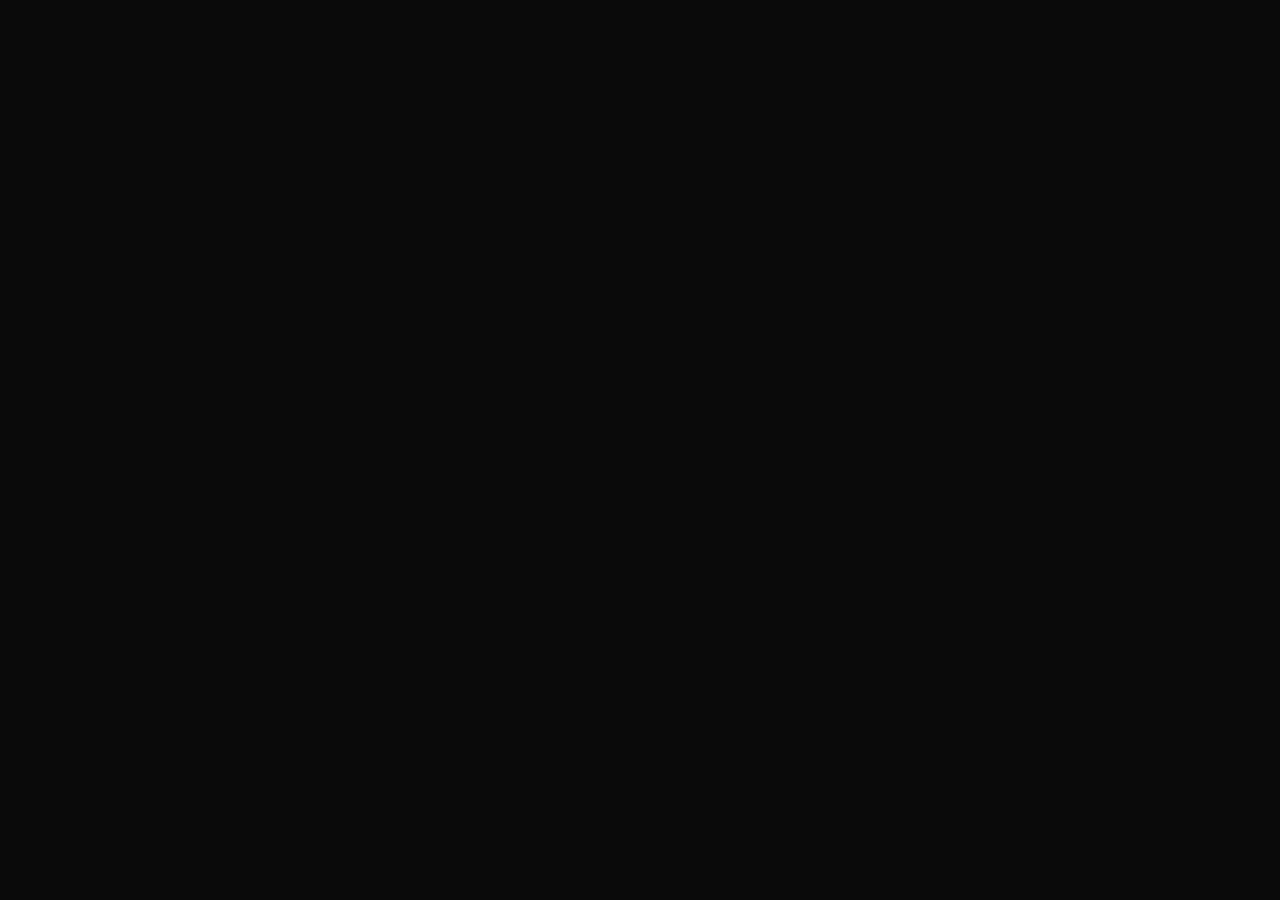
==== commit 9a755529: "the login and sign up system" ====
--- a/frontend/index.html
+++ b/frontend/index.html
@@ -24,6 +24,25 @@
     })();
   </script>
   <link rel="stylesheet" href="style.css" />
+  <script src="config.js"></script>
+  <script src="https://cdn.jsdelivr.net/npm/@supabase/supabase-js@2"></script>
+  <style>body { opacity: 0; transition: opacity 0.2s ease; }</style>
+  <script>
+    (async function() {
+      if (typeof window.supabase === 'undefined') return;
+      const client = window.supabase.createClient(SUPABASE_URL, SUPABASE_ANON_KEY);
+      const { data: { session } } = await client.auth.getSession();
+      const isGuest = sessionStorage.getItem('guest_mode') === 'true';
+      
+      if (!session && !isGuest) {
+        window.location.replace('login.html');
+      } else {
+        document.addEventListener("DOMContentLoaded", () => {
+          document.body.style.opacity = '1';
+        });
+      }
+    })();
+  </script>
 </head>
 <body>
 
@@ -52,7 +71,19 @@
         <svg class="sun-icon" viewBox="0 0 24 24" fill="none" stroke="currentColor" stroke-width="1.5" width="20" height="20" style="display: none;"><circle cx="12" cy="12" r="5"/><line x1="12" y1="1" x2="12" y2="3"/><line x1="12" y1="21" x2="12" y2="23"/><line x1="4.22" y1="4.22" x2="5.64" y2="5.64"/><line x1="18.36" y1="18.36" x2="19.78" y2="19.78"/><line x1="1" y1="12" x2="3" y2="12"/><line x1="21" y1="12" x2="23" y2="12"/><line x1="4.22" y1="19.78" x2="5.64" y2="18.36"/><line x1="18.36" y1="5.64" x2="19.78" y2="4.22"/></svg>
         <svg class="moon-icon" viewBox="0 0 24 24" fill="none" stroke="currentColor" stroke-width="1.5" width="20" height="20"><path d="M21 12.79A9 9 0 1111.21 3 7 7 0 0021 12.79z"></path></svg>
       </button>
-      <button class="btn-secondary login-btn" id="login-btn">Login</button>
+      <div class="user-dropdown" id="user-dropdown-container">
+        <button class="btn-secondary login-btn" id="user-profile-btn" style="display: flex; gap: 8px; align-items: center;">
+          <span id="user-name-display">Guest</span>
+          <svg viewBox="0 0 24 24" fill="none" stroke="currentColor" stroke-width="2" width="14" height="14"><polyline points="6 9 12 15 18 9"/></svg>
+        </button>
+        <div class="user-dropdown-menu hidden" id="user-dropdown-menu">
+          <div class="user-dropdown-info">
+            <strong id="user-dropdown-name">Guest User</strong>
+            <span id="user-dropdown-email" style="font-size: 0.75rem; color: var(--text-muted); display: block; margin-top: 4px;"></span>
+          </div>
+          <button class="user-dropdown-item danger" id="btn-signout" style="width: 100%; text-align: left;">Sign out</button>
+        </div>
+      </div>
     </div>
   </header>
 
--- a/frontend/style.css
+++ b/frontend/style.css
@@ -807,7 +807,57 @@
 }
 
 .loading-dots span:nth-child(2) { animation-delay: 0.2s; }
-.loading-dots span:nth-child(3) { animation-delay: 0.4s; }
+
+/* ── USER DROPDOWN ─────────────────────────────────────── */
+.user-dropdown {
+  position: relative;
+}
+
+.user-dropdown-menu {
+  position: absolute;
+  top: calc(100% + 8px);
+  right: 0;
+  width: 220px;
+  background: var(--surface);
+  border: 1px solid var(--border);
+  border-radius: var(--radius-sm);
+  box-shadow: var(--shadow);
+  z-index: 1000;
+  overflow: hidden;
+}
+
+.user-dropdown-info {
+  padding: 16px;
+  border-bottom: 1px solid var(--border);
+}
+
+.user-dropdown-item {
+  width: 100%;
+  padding: 12px 16px;
+  background: transparent;
+  border: none;
+  text-align: left;
+  font-family: var(--font-sans);
+  font-size: 0.85rem;
+  color: var(--text);
+  cursor: pointer;
+  transition: all var(--t-fast);
+}
+
+.user-dropdown-item:hover {
+  background: rgba(212,175,55,0.06);
+}
+
+.user-dropdown-item.danger {
+  color: var(--danger);
+}
+.user-dropdown-item.danger:hover {
+  background: rgba(199, 92, 92, 0.06);
+}
+
+.hidden {
+  display: none !important;
+}
 
 @keyframes dotPulse {
   0%, 80%, 100% { transform: scale(0.5); opacity: 0.3; }
